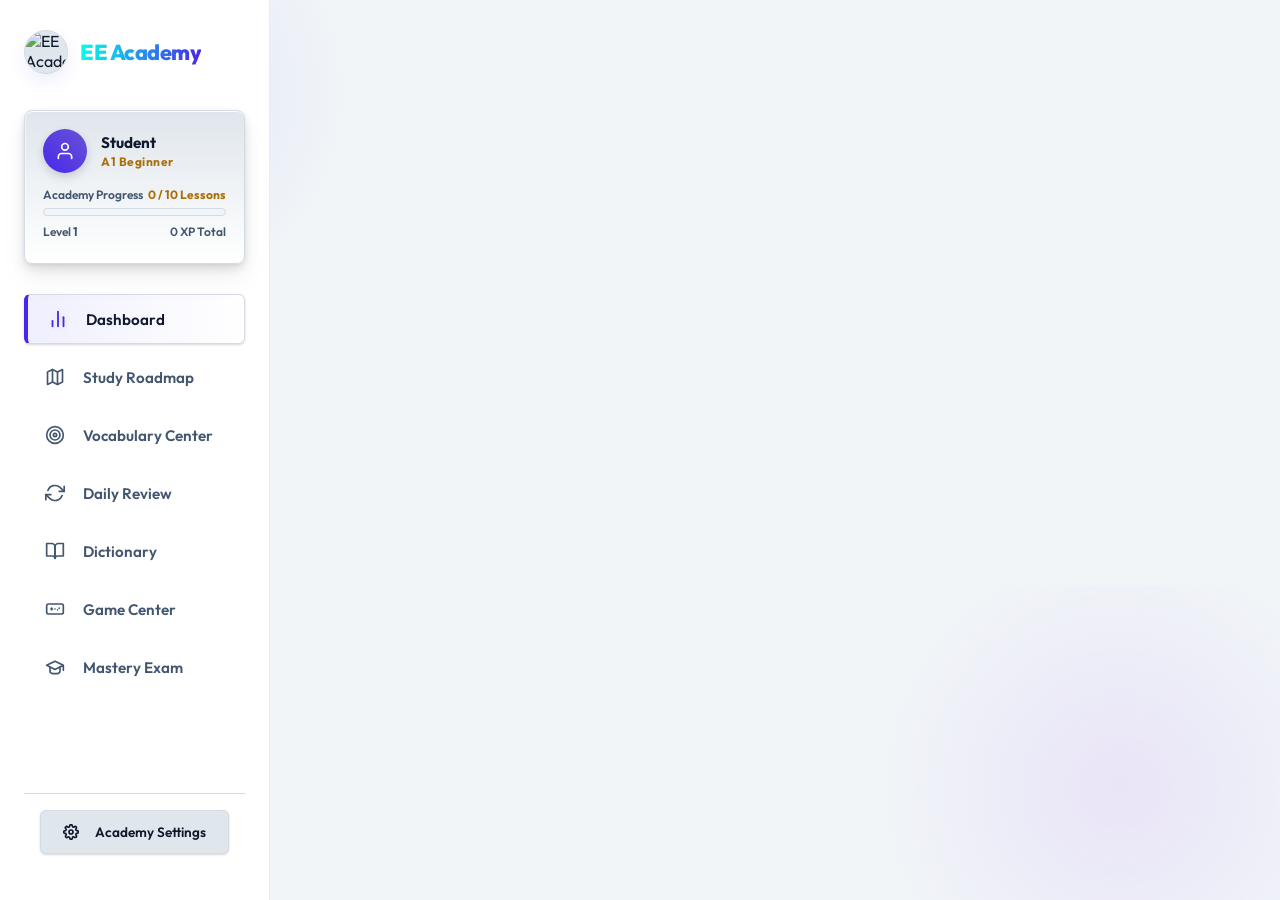
==== index.html @ 7e2190ed "feat: add Game Center with 5 professional interactive games" ====
<!DOCTYPE html>
<html lang="en" data-theme="light">
<head>
  <meta charset="UTF-8">
  <meta name="viewport" content="width=device-width, initial-scale=1.0">
  <title>Egyptian English Academy - Learn A1 English in Egyptian Arabic</title>
  
  <!-- SEO Meta Tags -->
  <meta name="description" content="Master A1 English with Egyptian Arabic explanations! Interactive exercises for listening, speaking, reading, writing, flashcards, and quizzes. Start learning now!">
  <meta name="keywords" content="Learn English, A1 English, Egyptian Arabic, English Grammar, English Speaking Practice, English Flashcards, Static Web App">
  <meta name="author" content="Egyptian English Academy">
  <link rel="icon" type="image/png" href="icon/logo.png">
  <link rel="preload" href="icon/welcome_hero.webp" as="image" type="image/webp" fetchpriority="high">
  
  <!-- Fonts Preconnect -->
  <link rel="preconnect" href="https://fonts.googleapis.com">
  <link rel="preconnect" href="https://fonts.gstatic.com" crossorigin>
  <link href="https://fonts.googleapis.com/css2?family=Inter:wght@300;400;500;600;700&family=Outfit:wght@300;400;500;600;700;800;900&family=Tajawal:wght@400;500;700;900&display=swap" rel="stylesheet" media="print" onload="this.media='all'">
  
  <!-- Stylesheets -->
  <link rel="stylesheet" href="css/styles.css">
</head>
<body>

  <!-- App Wrapper -->
  <div class="app-container">

    <!-- Mobile Responsive Header -->
    <header class="mobile-header">
      <button class="menu-toggle-btn" id="mobile-menu-toggle" aria-label="Toggle menu">☰</button>
      <div class="brand brand-mobile-adjust">
        <img class="brand-logo-img" src="icon/logo.png" alt="EE Academy Logo">
        <h1 class="brand-name">EE Academy</h1>
      </div>
      <div class="header-spacer"></div> <!-- Spacer to center title -->
    </header>

    <!-- Sidebar Navigation -->
    <nav class="sidebar" aria-label="Main Navigation">
      <div class="brand">
        <img class="brand-logo-img" src="icon/logo.png" alt="EE Academy Logo">
        <h1 class="brand-name">EE Academy</h1>
      </div>

      <!-- User Progress HUD -->
      <div class="user-profile">
        <div class="user-info">
          <div class="user-avatar" id="user-hud-avatar">
            <svg width="20" height="20" viewBox="0 0 24 24" fill="none" stroke="currentColor" stroke-width="2" stroke-linecap="round" stroke-linejoin="round"><path d="M20 21v-2a4 4 0 0 0-4-4H8a4 4 0 0 0-4 4v2"></path><circle cx="12" cy="7" r="4"></circle></svg>
          </div>
          <div class="user-name-wrapper">
            <div class="user-title" id="user-hud-name">Student</div>
            <div class="user-level" id="user-hud-rank">A1 Beginner</div>
          </div>
        </div>
        <div class="xp-progress">
          <div class="xp-header">
            <span>Academy Progress</span>
            <span id="user-hud-xp-text" class="xp-text-highlight">0 / 10 Lessons</span>
          </div>
          <div class="xp-bar">
            <div class="xp-fill" id="user-hud-xp-fill"></div>
          </div>
          <div class="xp-header" style="margin-top: 8px; font-size: 0.75rem; color: var(--text-muted);">
            <span>Level <strong id="user-hud-level-num">1</strong></span>
            <span id="user-hud-total-xp">0 XP Total</span>
          </div>
        </div>
      </div>

      <!-- Navigation Links -->
      <ul class="nav-links">
        <li class="nav-item">
          <a href="#dashboard" class="nav-link active">
            <span class="nav-icon">
              <svg class="nav-svg-icon" viewBox="0 0 24 24" fill="none" stroke="currentColor" stroke-width="2" stroke-linecap="round" stroke-linejoin="round"><line x1="18" y1="20" x2="18" y2="10"></line><line x1="12" y1="20" x2="12" y2="4"></line><line x1="6" y1="20" x2="6" y2="14"></line></svg>
            </span>
            <span>Dashboard</span>
          </a>
        </li>
        <li class="nav-item">
          <a href="#roadmap" class="nav-link">
            <span class="nav-icon">
              <svg class="nav-svg-icon" viewBox="0 0 24 24" fill="none" stroke="currentColor" stroke-width="2" stroke-linecap="round" stroke-linejoin="round"><polygon points="3 6 9 3 15 6 21 3 21 18 15 21 9 18 3 21"></polygon><line x1="9" y1="3" x2="9" y2="18"></line><line x1="15" y1="6" x2="15" y2="21"></line></svg>
            </span>
            <span>Study Roadmap</span>
          </a>
        </li>
        <li class="nav-item">
          <a href="#vocab-center" class="nav-link">
            <span class="nav-icon">
              <svg class="nav-svg-icon" viewBox="0 0 24 24" fill="none" stroke="currentColor" stroke-width="2" stroke-linecap="round" stroke-linejoin="round"><circle cx="12" cy="12" r="10"></circle><circle cx="12" cy="12" r="6"></circle><circle cx="12" cy="12" r="2"></circle></svg>
            </span>
            <span>Vocabulary Center</span>
          </a>
        </li>
        <li class="nav-item">
          <a href="#review-center" class="nav-link">
            <span class="nav-icon">
              <svg class="nav-svg-icon" viewBox="0 0 24 24" fill="none" stroke="currentColor" stroke-width="2" stroke-linecap="round" stroke-linejoin="round"><polyline points="23 4 23 10 17 10"></polyline><polyline points="1 20 1 14 7 14"></polyline><path d="M3.51 9a9 9 0 0 1 14.85-3.36L23 10M1 14l4.64 4.36A9 9 0 0 0 20.49 15"></path></svg>
            </span>
            <span>Daily Review</span>
          </a>
        </li>
        <li class="nav-item">
          <a href="#dictionary" class="nav-link">
            <span class="nav-icon">
              <svg class="nav-svg-icon" viewBox="0 0 24 24" fill="none" stroke="currentColor" stroke-width="2" stroke-linecap="round" stroke-linejoin="round"><path d="M2 3h6a4 4 0 0 1 4 4v14a3 3 0 0 0-3-3H2z"></path><path d="M22 3h-6a4 4 0 0 0-4 4v14a3 3 0 0 1 3-3h7z"></path></svg>
            </span>
            <span>Dictionary</span>
          </a>
        </li>
        <li class="nav-item">
          <a href="#game-center" class="nav-link" id="nav-game-center">
            <span class="nav-icon">
              <svg class="nav-svg-icon" viewBox="0 0 24 24" fill="none" stroke="currentColor" stroke-width="2" stroke-linecap="round" stroke-linejoin="round"><rect x="2" y="6" width="20" height="12" rx="2"></rect><path d="M12 12h.01"></path><path d="M7 12h2m-1-1v2"></path><path d="M17 11h.01"></path><path d="M15 13h.01"></path></svg>
            </span>
            <span>Game Center</span>
          </a>
        </li>
        <li class="nav-item">
          <a href="#final-test" class="nav-link">
            <span class="nav-icon">
              <svg class="nav-svg-icon" viewBox="0 0 24 24" fill="none" stroke="currentColor" stroke-width="2" stroke-linecap="round" stroke-linejoin="round"><path d="M22 10v6M2 10l10-5 10 5-10 5z"></path><path d="M6 12v5c0 2 2 3 6 3s6-1 6-3v-5"></path></svg>
            </span>
            <span>Mastery Exam</span>
          </a>
        </li>
      </ul>

      <!-- Professional Settings Trigger Button -->
      <div class="sidebar-settings-trigger-wrapper" style="padding: 16px; border-top: 1px solid var(--border-color); width: 100%;">
        <button id="open-settings-btn" class="theme-toggle-btn sidebar-btn-full settings-trigger-btn" style="display: flex; align-items: center; justify-content: center; gap: 8px; width: 100%;">
          <svg class="sidebar-btn-icon" width="16" height="16" viewBox="0 0 24 24" fill="none" stroke="currentColor" stroke-width="2.5" stroke-linecap="round" stroke-linejoin="round"><circle cx="12" cy="12" r="3"></circle><path d="M19.4 15a1.65 1.65 0 0 0 .33 1.82l.06.06a2 2 0 1 1-2.83 2.83l-.06-.06a1.65 1.65 0 0 0-1.82-.33 1.65 1.65 0 0 0-1 1.51V21a2 2 0 0 1-4 0v-.09A1.65 1.65 0 0 0 9 19.4a1.65 1.65 0 0 0-1.82.33l-.06.06a2 2 0 1 1-2.83-2.83l.06-.06a1.65 1.65 0 0 0 .33-1.82 1.65 1.65 0 0 0-1.51-1H3a2 2 0 0 1 0-4h.09A1.65 1.65 0 0 0 4.6 9a1.65 1.65 0 0 0-.33-1.82l-.06-.06a2 2 0 1 1 2.83-2.83l.06.06a1.65 1.65 0 0 0 1.82.33H9a1.65 1.65 0 0 0 1-1.51V3a2 2 0 0 1 4 0v.09a1.65 1.65 0 0 0 1 1.51 1.65 1.65 0 0 0 1.82-.33l.06-.06a2 2 0 1 1 2.83 2.83l-.06.06a1.65 1.65 0 0 0-.33 1.82V9a1.65 1.65 0 0 0 1.51 1H21a2 2 0 0 1 0 4h-.09a1.65 1.65 0 0 0-1.51 1z"></path></svg>
          <span>Academy Settings</span>
        </button>
      </div>
    </nav>

    <!-- Main Content Panels Window -->
    <main class="main-content" id="main-content-panels" aria-label="Main Content Area">
      
      <!-- 1. Dashboard Page Panel -->
      <section id="dashboard-section" class="content-section active" aria-labelledby="dashboard-header"></section>
      
      <!-- 2. Study Roadmap Page Panel -->
      <section id="roadmap-section" class="content-section" aria-labelledby="roadmap-header"></section>

      <!-- 3. Lesson Detail Viewer Page Panel -->
      <section id="lesson-viewer-section" class="content-section" aria-labelledby="lesson-header"></section>

      <!-- 4. Vocabulary Center Page Panel -->
      <section id="vocab-center-section" class="content-section" aria-labelledby="vocab-center-header"></section>

      <!-- 5. Final Exam and Graduation Certificate Panel -->
      <section id="final-test-section" class="content-section" aria-labelledby="exam-header"></section>

      <!-- 6. Searchable Vocabulary Dictionary Panel -->
      <section id="dictionary-section" class="content-section" aria-labelledby="dictionary-header"></section>

      <!-- 7. Smart Daily Review Panel -->
      <section id="review-center-section" class="content-section" aria-labelledby="review-center-header"></section>

      <!-- 8. Game Center Panel -->
      <section id="game-center-section" class="content-section" aria-labelledby="game-center-header"></section>

    </main>

  </div>

  <!-- Professional Settings Modal Overlay -->
  <div id="settings-modal" class="modal-overlay" style="display: none; position: fixed; z-index: 10000; left: 0; top: 0; width: 100%; height: 100%; overflow: auto; background-color: rgba(0,0,0,0.6); align-items: center; justify-content: center; backdrop-filter: blur(4px);">
    <div class="modal-content settings-modal-content" style="background: var(--bg-secondary); border: 1px solid var(--border-color); box-shadow: 0 20px 40px rgba(0,0,0,0.5); border-radius: 12px; width: 90%; max-width: 500px; padding: 24px; color: var(--text-main); position: relative; margin: 10% auto;">
      <div class="modal-header" style="display: flex; justify-content: space-between; align-items: center; border-bottom: 1px solid var(--border-color); padding-bottom: 12px; margin-bottom: 20px;">
        <h2 class="modal-title-adjust" style="margin: 0; font-size: 1.4rem; font-family: 'Outfit', sans-serif;">Academy Settings</h2>
        <button id="close-settings-btn" class="close-modal-btn" style="background: none; border: none; font-size: 1.8rem; cursor: pointer; color: var(--text-muted);">&times;</button>
      </div>
      <div class="modal-body settings-modal-body" style="display: flex; flex-direction: column; gap: 20px;">
        
        <!-- Section 1: Active Level Selector -->
        <div class="settings-option-card" style="display: flex; flex-direction: column; gap: 8px;">
          <label class="settings-label" style="font-weight: 600; font-size: 0.95rem;">Active Learning Level</label>
          <div class="settings-control-wrapper">
            <select id="settings-level-select" class="filter-select settings-select-full" style="width: 100%; padding: 10px; border-radius: 6px; background: var(--bg-tertiary); color: var(--text-main); border: 1px solid var(--border-color);">
              <option value="A1">Level A1: Beginner (1000 Words)</option>
              <option value="A2">Level A2: Pre-Intermediate (1200 Words)</option>
              <option value="B1">Level B1: Intermediate (2000 Words)</option>
            </select>
          </div>
        </div>

        <!-- Section 2: Speech Speed -->
        <div class="settings-option-card" style="display: flex; flex-direction: column; gap: 8px;">
          <div class="speech-rate-control-header" style="display: flex; justify-content: space-between; align-items: center;">
            <label class="settings-label" style="font-weight: 600; font-size: 0.95rem;">Voice Pronunciation Speed</label>
            <span id="settings-speech-rate-val" class="xp-text-highlight" style="font-weight: 700; color: var(--primary);">0.85x</span>
          </div>
          <input type="range" id="settings-speech-rate-slider" min="0.5" max="1.5" step="0.05" value="0.85" class="speech-rate-slider-input settings-slider-full" style="width: 100%;">
        </div>

        <!-- Section 3: Toggles (SFX & Theme) -->
        <div class="settings-option-card-row" style="display: flex; gap: 12px;">
          <button id="settings-sfx-toggle" class="theme-toggle-btn settings-btn-half" style="flex: 1; display: flex; align-items: center; justify-content: center; gap: 8px; padding: 10px; border-radius: 6px; background: var(--bg-tertiary); border: 1px solid var(--border-color); color: var(--text-main); cursor: pointer;">
            SFX: On
          </button>
          <button id="settings-theme-toggle" class="theme-toggle-btn settings-btn-half" style="flex: 1; display: flex; align-items: center; justify-content: center; gap: 8px; padding: 10px; border-radius: 6px; background: var(--bg-tertiary); border: 1px solid var(--border-color); color: var(--text-main); cursor: pointer;">
            Light Mode
          </button>
        </div>

        <!-- Section 4: Data Import/Export Backup -->
        <div class="settings-option-card" style="display: flex; flex-direction: column; gap: 8px; border-top: 1px solid var(--border-color); padding-top: 16px;">
          <label class="settings-label" style="font-weight: 600; font-size: 0.95rem;">Backup & Restore Progress</label>
          <p class="settings-sublabel" style="font-size: 0.8rem; color: var(--text-muted); margin: 0 0 8px 0;">Export your XP and completed lessons to a local backup file, or restore it on another device.</p>
          <div class="settings-backup-buttons" style="display: flex; gap: 12px;">
            <button id="settings-export-btn" class="btn btn-secondary settings-backup-btn" style="flex: 1; display: flex; align-items: center; justify-content: center; gap: 6px; font-size: 0.85rem; padding: 8px;">
              <svg width="14" height="14" viewBox="0 0 24 24" fill="none" stroke="currentColor" stroke-width="2" stroke-linecap="round" stroke-linejoin="round"><path d="M21 15v4a2 2 0 0 1-2 2H5a2 2 0 0 1-2-2v-4"></path><polyline points="17 8 12 3 7 8"></polyline><line x1="12" y1="3" x2="12" y2="15"></line></svg>
              <span>Export</span>
            </button>
            <button id="settings-import-btn" class="btn btn-secondary settings-backup-btn" style="flex: 1; display: flex; align-items: center; justify-content: center; gap: 6px; font-size: 0.85rem; padding: 8px;">
              <svg width="14" height="14" viewBox="0 0 24 24" fill="none" stroke="currentColor" stroke-width="2" stroke-linecap="round" stroke-linejoin="round"><path d="M21 15v4a2 2 0 0 1-2 2H5a2 2 0 0 1-2-2v-4"></path><polyline points="7 10 12 15 17 10"></polyline><line x1="12" y1="15" x2="12" y2="3"></line></svg>
              <span>Import</span>
            </button>
            <input type="file" id="settings-import-file" style="display: none;" accept=".json">
          </div>
        </div>

        <!-- Section 5: Reset Progress -->
        <div class="settings-danger-card" style="display: flex; flex-direction: column; gap: 8px; border-top: 1px solid var(--border-color); padding-top: 16px; margin-top: 8px;">
          <label class="settings-label text-error" style="font-weight: 600; font-size: 0.95rem; color: var(--error);">Danger Zone</label>
          <p class="settings-sublabel" style="font-size: 0.8rem; color: var(--text-muted); margin: 0 0 8px 0;">Resetting progress will permanently erase all completed lessons, vocab recitation, and XP points. This cannot be undone.</p>
          <button id="settings-reset-btn" class="theme-toggle-btn sidebar-btn-danger settings-btn-reset-adjust" style="width: 100%; display: flex; align-items: center; justify-content: center; gap: 8px; padding: 10px; border-radius: 6px; border: 1px solid var(--error); background: rgba(239, 68, 68, 0.1); color: var(--error); cursor: pointer; font-weight: 600;">
            <svg width="14" height="14" viewBox="0 0 24 24" fill="none" stroke="currentColor" stroke-width="2" stroke-linecap="round" stroke-linejoin="round"><polyline points="3 6 5 6 21 6"></polyline><path d="M19 6v14a2 2 0 0 1-2 2H7a2 2 0 0 1-2-2V6m3 0V4a2 2 0 0 1 2-2h4a2 2 0 0 1 2 2v2"></path><line x1="10" y1="11" x2="10" y2="17"></line><line x1="14" y1="11" x2="14" y2="17"></line></svg>
            <span>Reset Progress Data</span>
          </button>
        </div>

      </div>
    </div>
  </div>

  <!-- Core JavaScript Injection -->
  <script type="module" src="js/app.js"></script>
</body>
</html>
---- css/styles.css ----
/* ==========================================================================
   Egyptian English Academy - Premium Design System & Global Styles
   ========================================================================== */



:root {
  /* Color Palette - Premium HSL Dark Theme (Deep Indigo Slate, high contrast, soft on eyes) */
  --bg-primary: hsl(220, 24%, 7%);      /* Elegant dark blue-black base */
  --bg-secondary: hsl(220, 24%, 11%);    /* Rich dark slate for cards */
  --bg-tertiary: hsl(220, 18%, 16%);     /* Lighter slate for inner details & inputs */
  --border-color: hsla(220, 20%, 95%, 0.06); /* Soft semi-transparent white border */
  --border-glow: rgba(99, 102, 241, 0.05);
  
  --primary: hsl(250, 84%, 54%);         /* Indigo, main accent color */
  --primary-hover: hsl(250, 90%, 62%);
  --primary-glow: rgba(99, 102, 241, 0.15);
  
  --secondary: hsl(250, 60%, 65%);       /* Cohesive soft blue, matches primary */
  --secondary-hover: hsl(250, 70%, 72%);
  --secondary-glow: rgba(99, 102, 241, 0.1);
  
  --accent: hsl(38, 92%, 58%);          /* Amber/Gold for XP & points only */
  --accent-glow: rgba(245, 158, 11, 0.18);
  
  --success: hsl(150, 76%, 50%);         /* Emerald green for correct items */
  --success-glow: rgba(16, 185, 129, 0.15);
  --error: hsl(350, 89%, 60%);           /* Rose red for errors */
  --error-glow: rgba(244, 63, 94, 0.15);
  
  --text-main: hsl(210, 40%, 98%);       /* Clear, readable off-white */
  --text-muted: hsl(215, 20%, 74%);      /* Highly readable slate gray */
  --text-dark: hsl(222, 47%, 12%);
  
  /* Layout & Spacing */
  --sidebar-width: 270px;
  --header-height: 70px;
  --radius-sm: 6px;
  --radius-md: 8px;
  --radius-lg: 12px;
  
  --shadow-sm: 0 1px 3px rgba(0, 0, 0, 0.1), 0 1px 2px rgba(0, 0, 0, 0.06);
  --shadow-md: 0 4px 6px -1px rgba(0, 0, 0, 0.1), 0 2px 4px -1px rgba(0, 0, 0, 0.06);
  --shadow-lg: 0 10px 15px -3px rgba(0, 0, 0, 0.1), 0 4px 6px -2px rgba(0, 0, 0, 0.05);
  
  --glass-bg: rgba(15, 23, 42, 0.75);
  --glass-border: rgba(255, 255, 255, 0.05);
  --glass-blur: blur(20px);
  
  /* Fonts */
  --font-en: 'Outfit', 'Inter', sans-serif;
  --font-ar: 'Tajawal', sans-serif;

  /* ============================================================
     Premium Realistic 3D System - Dark Mode
     Multi-layer shadows + gradient surfaces for physical depth
     ============================================================ */

  /* Core depth colors */
  --shadow-solid-primary: hsl(250, 84%, 28%);
  --shadow-solid-secondary: hsl(220, 24%, 5%);
  --shadow-solid-accent: hsl(38, 92%, 30%);
  --shadow-solid-danger: hsl(350, 89%, 32%);
  --shadow-solid-success: hsl(150, 76%, 24%);
  --shadow-solid-card: hsl(220, 24%, 3%);

  /* Light edge highlight (top edge of raised surface) */
  --border-highlight: rgba(255, 255, 255, 0.09);
  --border-highlight-strong: rgba(255, 255, 255, 0.15);

  /* Surface gradient simulating top-light illumination */
  --surface-gradient: linear-gradient(
    180deg,
    rgba(255,255,255,0.04) 0%,
    rgba(255,255,255,0.01) 40%,
    rgba(0,0,0,0.05) 100%
  );

  /* Realistic card 3D: ambient shadow + cast shadow + contact shadow */
  --card-shadow-3d:
    /* Top edge bright highlight (simulates overhead light) */
    inset 0 1px 0 rgba(255,255,255,0.08),
    /* Left edge subtle highlight */
    inset 1px 0 0 rgba(255,255,255,0.03),
    /* Core depth - main drop shadow */
    0 2px 4px rgba(0,0,0,0.4),
    0 6px 12px rgba(0,0,0,0.35),
    0 12px 24px rgba(0,0,0,0.25),
    /* Contact shadow at the base */
    0 20px 40px rgba(0,0,0,0.15);

  /* Hover elevated state */
  --card-shadow-3d-hover:
    inset 0 1px 0 rgba(255,255,255,0.12),
    inset 1px 0 0 rgba(255,255,255,0.05),
    0 4px 8px rgba(0,0,0,0.45),
    0 12px 24px rgba(0,0,0,0.40),
    0 24px 48px rgba(0,0,0,0.30),
    0 32px 64px rgba(0,0,0,0.20);

  /* Pressed/Active state - sunken inset */
  --card-shadow-3d-active:
    inset 0 2px 6px rgba(0,0,0,0.6),
    inset 0 1px 3px rgba(0,0,0,0.4),
    0 1px 2px rgba(0,0,0,0.3);

  /* Realistic inset - for inputs, wells, recessed elements */
  --inset-shadow-3d:
    /* Dark top/left edges (light comes from top-left) */
    inset 0 2px 4px rgba(0,0,0,0.5),
    inset 2px 0 4px rgba(0,0,0,0.2),
    /* Bright bottom/right edges (reflected light) */
    inset 0 -1px 0 rgba(255,255,255,0.03),
    /* Soft ambient fill */
    inset 0 1px 8px rgba(0,0,0,0.35);

  /* Button 3D shadows per variant */
  --btn-shadow-primary:
    inset 0 1px 0 rgba(255,255,255,0.20),
    inset 0 -1px 0 rgba(0,0,0,0.25),
    0 2px 4px rgba(0,0,0,0.4),
    0 4px 8px rgba(99,102,241,0.25),
    -1px 3px 0 hsl(250,84%,28%);

  --btn-shadow-primary-hover:
    inset 0 1px 0 rgba(255,255,255,0.25),
    inset 0 -1px 0 rgba(0,0,0,0.3),
    0 4px 8px rgba(0,0,0,0.45),
    0 8px 16px rgba(99,102,241,0.30),
    -1px 4px 0 hsl(250,84%,28%);

  --btn-shadow-primary-active:
    inset 0 2px 4px rgba(0,0,0,0.5),
    inset 0 1px 0 rgba(0,0,0,0.3),
    0 1px 0 hsl(250,84%,28%);

  --btn-shadow-secondary:
    inset 0 1px 0 rgba(255,255,255,0.07),
    inset 0 -1px 0 rgba(0,0,0,0.2),
    0 2px 4px rgba(0,0,0,0.35),
    0 4px 8px rgba(0,0,0,0.2),
    -1px 3px 0 hsl(220,24%,5%);

  --btn-shadow-secondary-hover:
    inset 0 1px 0 rgba(255,255,255,0.10),
    0 4px 8px rgba(0,0,0,0.40),
    -1px 4px 0 hsl(220,24%,5%);

  --btn-shadow-accent:
    inset 0 1px 0 rgba(255,255,255,0.30),
    inset 0 -1px 0 rgba(0,0,0,0.25),
    0 2px 4px rgba(0,0,0,0.35),
    0 4px 8px rgba(245,158,11,0.30),
    -1px 3px 0 hsl(38,92%,30%);
}

/* Light Mode Overrides (Crisp Premium Light Mode, strict high contrast) */
[data-theme="light"] {
  --bg-primary: hsl(210, 33%, 96%);      /* Clean gray-slate base */
  --bg-secondary: hsl(0, 0%, 100%);        /* Pure white for card contrast */
  --bg-tertiary: hsl(210, 25%, 90%);       /* Lighter slate for inner details */
  --border-color: hsl(210, 20%, 86%);      /* Highly visible borders for definition */
  --border-glow: rgba(59, 63, 204, 0.04);
  
  --primary: hsl(250, 84%, 54%);           /* Deep Indigo, excellent readability (contrast > 7:1) */
  --primary-hover: hsl(250, 90%, 46%);
  --primary-glow: rgba(99, 102, 241, 0.1);
  
  --secondary: hsl(250, 60%, 58%);         /* Secondary blue, unified look */
  --secondary-hover: hsl(250, 70%, 50%);
  --secondary-glow: rgba(99, 102, 241, 0.06);
  
  --accent: hsl(38, 90%, 35%);             /* Deep Golden Amber for contrast */
  --accent-glow: rgba(180, 83, 9, 0.15);
  
  --success: hsl(152, 76%, 30%);           /* Deep Emerald */
  --success-glow: rgba(4, 120, 87, 0.15);
  --error: hsl(350, 76%, 42%);             /* Deep Red */
  --error-glow: rgba(185, 28, 28, 0.15);
  
  --text-main: hsl(222, 47%, 12%);         /* Dark charcoal navy for superb readability */
  --text-muted: hsl(215, 25%, 35%);        /* Strong charcoal gray for secondary text */
  
  --glass-bg: rgba(255, 255, 255, 0.85);
  --glass-border: rgba(15, 23, 42, 0.08);

  /* ============================================================
     Premium Realistic 3D System - Light Mode
     ============================================================ */
  --shadow-solid-primary: hsl(250, 84%, 35%);
  --shadow-solid-secondary: hsl(210, 20%, 72%);
  --shadow-solid-accent: hsl(38, 90%, 22%);
  --shadow-solid-danger: hsl(350, 76%, 28%);
  --shadow-solid-success: hsl(152, 76%, 18%);
  --shadow-solid-card: hsl(210, 20%, 78%);

  --border-highlight: rgba(255, 255, 255, 0.95);
  --border-highlight-strong: rgba(255, 255, 255, 1);

  --surface-gradient: linear-gradient(
    180deg,
    rgba(255,255,255,0.85) 0%,
    rgba(255,255,255,0.50) 40%,
    rgba(0,0,0,0.02) 100%
  );

  --card-shadow-3d:
    inset 0 1px 0 rgba(255,255,255,0.95),
    inset 1px 0 0 rgba(255,255,255,0.60),
    0 1px 3px rgba(0,0,0,0.06),
    0 4px 8px rgba(0,0,0,0.08),
    0 8px 16px rgba(0,0,0,0.06),
    0 16px 32px rgba(0,0,0,0.04);

  --card-shadow-3d-hover:
    inset 0 1px 0 rgba(255,255,255,1),
    inset 1px 0 0 rgba(255,255,255,0.80),
    0 2px 6px rgba(0,0,0,0.08),
    0 8px 16px rgba(0,0,0,0.12),
    0 16px 32px rgba(0,0,0,0.08),
    0 24px 48px rgba(0,0,0,0.05);

  --card-shadow-3d-active:
    inset 0 2px 4px rgba(0,0,0,0.12),
    inset 0 1px 2px rgba(0,0,0,0.08),
    0 1px 2px rgba(0,0,0,0.05);

  --inset-shadow-3d:
    inset 0 2px 4px rgba(0,0,0,0.10),
    inset 2px 0 4px rgba(0,0,0,0.04),
    inset 0 -1px 0 rgba(255,255,255,0.80),
    inset 0 1px 6px rgba(0,0,0,0.08);

  --btn-shadow-primary:
    inset 0 1px 0 rgba(255,255,255,0.30),
    inset 0 -1px 0 rgba(0,0,0,0.20),
    0 2px 4px rgba(0,0,0,0.15),
    0 4px 8px rgba(99,102,241,0.20),
    -1px 3px 0 hsl(250,84%,35%);

  --btn-shadow-primary-hover:
    inset 0 1px 0 rgba(255,255,255,0.40),
    inset 0 -1px 0 rgba(0,0,0,0.25),
    0 4px 8px rgba(0,0,0,0.20),
    0 8px 16px rgba(99,102,241,0.25),
    -1px 4px 0 hsl(250,84%,35%);

  --btn-shadow-primary-active:
    inset 0 2px 4px rgba(0,0,0,0.20),
    inset 0 1px 0 rgba(0,0,0,0.15),
    0 1px 0 hsl(250,84%,35%);

  --btn-shadow-secondary:
    inset 0 1px 0 rgba(255,255,255,0.90),
    inset 0 -1px 0 rgba(0,0,0,0.10),
    0 2px 4px rgba(0,0,0,0.10),
    0 4px 8px rgba(0,0,0,0.06),
    -1px 3px 0 hsl(210,20%,72%);

  --btn-shadow-secondary-hover:
    inset 0 1px 0 rgba(255,255,255,1),
    0 4px 8px rgba(0,0,0,0.12),
    -1px 4px 0 hsl(210,20%,72%);

  --btn-shadow-accent:
    inset 0 1px 0 rgba(255,255,255,0.40),
    inset 0 -1px 0 rgba(0,0,0,0.20),
    0 2px 4px rgba(0,0,0,0.12),
    0 4px 8px rgba(245,158,11,0.25),
    -1px 3px 0 hsl(38,90%,22%);
}

/* Base Resets */
* {
  box-sizing: border-box;
  margin: 0;
  padding: 0;
  transition: background-color 0.25s ease, border-color 0.25s ease, transform 0.2s ease, box-shadow 0.2s ease;
}

body {
  font-family: var(--font-en);
  background-color: var(--bg-primary);
  color: var(--text-main);
  min-height: 100vh;
  overflow-x: hidden;
  display: flex;
  direction: ltr; /* UI is strictly English Left-To-Right */
  text-align: left;
}

/* Ambient background glows for premium look */
body::before {
  content: '';
  position: fixed;
  top: -10%;
  left: -10%;
  width: 40%;
  height: 40%;
  background: radial-gradient(circle, rgba(99, 102, 241, 0.12) 0%, transparent 70%);
  z-index: -1;
  pointer-events: none;
}

body::after {
  content: '';
  position: fixed;
  bottom: -10%;
  right: -10%;
  width: 45%;
  height: 45%;
  background: radial-gradient(circle, rgba(168, 85, 247, 0.1) 0%, transparent 70%);
  z-index: -1;
  pointer-events: none;
}

a {
  color: inherit;
  text-decoration: none;
}

button, input, select {
  font-family: inherit;
  outline: none;
}

button {
  cursor: pointer;
  border: none;
  background: none;
}

/* Custom Scrollbar */
::-webkit-scrollbar {
  width: 8px;
  height: 8px;
}
::-webkit-scrollbar-track {
  background: var(--bg-primary);
}
::-webkit-scrollbar-thumb {
  background: var(--border-color);
  border-radius: var(--radius-sm);
}
::-webkit-scrollbar-thumb:hover {
  background: var(--text-muted);
}

/* Arabic Text Isolation helper to prevent LTR-RTL mixing issues */
.ar-text {
  font-family: var(--font-ar);
  direction: rtl; /* Localized Arabic is isolated inside RTL context */
  text-align: right;
  line-height: 1.8;
  font-size: 1.05rem;
}

/* Arabic presentation card layout */
.tutor-arabic-card {
  background: linear-gradient(180deg, var(--bg-secondary) 0%, var(--bg-tertiary) 100%);
  border: 1px solid var(--border-color);
  border-left: 5px solid var(--primary);
  border-radius: var(--radius-md);
  padding: 16px 20px;
  margin: 12px 0;
  display: flex;
  flex-direction: column;
  gap: 8px;
  box-shadow: var(--card-shadow-3d);
}

/* App Container Layout */
.app-container {
  display: flex;
  width: 100%;
  min-height: 100vh;
  position: relative;
}

/* Sidebar Styling - Premium Frosted Glass look */
.sidebar {
  width: var(--sidebar-width);
  background-color: var(--bg-secondary);
  backdrop-filter: var(--glass-blur);
  -webkit-backdrop-filter: var(--glass-blur);
  border-right: 1px solid var(--glass-border);
  padding: 30px 24px;
  display: flex;
  flex-direction: column;
  height: 100vh;
  position: fixed;
  left: 0;
  top: 0;
  z-index: 100;
  overflow-y: auto;
}

.brand {
  display: flex;
  align-items: center;
  gap: 12px;
  margin-bottom: 36px;
}

.brand-icon {
  background: linear-gradient(135deg, var(--primary), var(--secondary));
  width: 44px;
  height: 44px;
  border-radius: var(--radius-sm);
  display: flex;
  align-items: center;
  justify-content: center;
  color: #fff;
  font-size: 22px;
  font-weight: 800;
  box-shadow: 0 8px 16px var(--primary-glow);
}

.brand-logo-img {
  width: 44px;
  height: 44px;
  border-radius: 50%;
  object-fit: contain;
  box-shadow: 0 8px 16px var(--primary-glow);
  background-color: var(--bg-tertiary);
  border: 1px solid var(--border-color);
}

/* Custom Final Test Logo Styles */
.cert-prompt-logo-container, .cert-intro-logo-container {
  margin-bottom: 20px;
  display: flex;
  justify-content: center;
}
.cert-prompt-logo, .cert-intro-logo {
  width: 72px;
  height: 72px;
  object-fit: contain;
  border-radius: 8px;
  box-shadow: 0 4px 12px rgba(0,0,0,0.15);
  border: 1px solid var(--border-color);
  background-color: var(--bg-tertiary);
}

.brand-name {
  font-size: 1.35rem;
  font-weight: 800;
  letter-spacing: -0.5px;
  background: linear-gradient(to right, #00ffeb, var(--primary));
  -webkit-background-clip: text;
  -webkit-text-fill-color: transparent;
}

.user-profile {
  background: linear-gradient(180deg, var(--bg-tertiary) 0%, var(--bg-secondary) 100%);
  border: 1px solid var(--border-color);
  border-radius: var(--radius-md);
  padding: 18px;
  margin-bottom: 30px;
  box-shadow: var(--card-shadow-3d);
  transition: transform 0.2s cubic-bezier(0.175, 0.885, 0.32, 1.275), box-shadow 0.2s ease;
}

.user-profile:hover {
  transform: translateY(-3px);
  box-shadow: var(--card-shadow-3d-hover);
}

.user-info {
  display: flex;
  align-items: center;
  gap: 14px;
  margin-bottom: 14px;
}

.user-avatar {
  width: 44px;
  height: 44px;
  border-radius: 50%;
  background: linear-gradient(45deg, var(--primary), var(--secondary));
  display: flex;
  align-items: center;
  justify-content: center;
  color: #fff;
  font-weight: 800;
  font-size: 20px;
  box-shadow: 0 4px 10px rgba(0,0,0,0.15);
}

.user-name-wrapper {
  overflow: hidden;
}

.user-title {
  font-size: 0.95rem;
  font-weight: 700;
  color: var(--text-main);
  white-space: nowrap;
  overflow: hidden;
  text-overflow: ellipsis;
}

.user-level {
  font-size: 0.75rem;
  color: var(--accent);
  font-weight: 700;
  letter-spacing: 0.5px;
  margin-top: 2px;
}

.xp-progress {
  width: 100%;
}

.xp-header {
  display: flex;
  justify-content: space-between;
  font-size: 0.75rem;
  font-weight: 600;
  margin-bottom: 6px;
  color: var(--text-muted);
}

.xp-bar {
  width: 100%;
  height: 8px;
  background: var(--bg-primary);
  border: 1px solid var(--border-color);
  border-radius: 4px;
  overflow: hidden;
}

.xp-fill {
  height: 100%;
  background: linear-gradient(to right, var(--primary), var(--secondary));
  width: 0%;
  border-radius: 4px;
  transition: width 0.8s cubic-bezier(0.4, 0, 0.2, 1);
}

.nav-links {
  list-style: none;
  display: flex;
  flex-direction: column;
  gap: 8px;
  margin-bottom: auto;
}

.nav-item {
  width: 100%;
}

.nav-link {
  display: flex;
  align-items: center;
  gap: 16px;
  padding: 14px 18px;
  border-radius: var(--radius-sm);
  color: var(--text-muted);
  font-weight: 600;
  font-size: 0.95rem;
  cursor: pointer;
  border: 1px solid transparent;
  transition: all 0.3s cubic-bezier(0.25, 0.8, 0.25, 1);
}

.nav-link:hover {
  color: var(--text-main);
  background-color: var(--bg-tertiary);
  border-color: var(--border-color);
  transform: translateX(4px);
}

.nav-link.active {
  color: var(--text-main);
  background: linear-gradient(to right, var(--primary-glow), transparent);
  border: 1px solid var(--border-color);
  border-left: 4px solid var(--primary);
  box-shadow: var(--shadow-sm);
}

.nav-icon {
  font-size: 1.25rem;
  width: 24px;
  display: flex;
  align-items: center;
  justify-content: center;
}

.nav-svg-icon {
  stroke: var(--text-muted);
  transition: stroke 0.25s ease, transform 0.2s ease;
  width: 20px;
  height: 20px;
  display: block;
}

.nav-link:hover .nav-svg-icon {
  stroke: var(--text-main);
  transform: scale(1.1);
}

.nav-link.active .nav-svg-icon {
  stroke: var(--primary);
  transform: scale(1.1);
  filter: drop-shadow(0 0 3px var(--primary-glow));
}

.theme-toggle-btn {
  display: flex;
  align-items: center;
  justify-content: center;
  gap: 10px;
  padding: 12px;
  border: 1px solid var(--border-color);
  background: var(--bg-tertiary);
  border-radius: var(--radius-sm);
  color: var(--text-muted);
  font-weight: 600;
  font-size: 0.85rem;
  cursor: pointer;
  margin-top: 14px;
  transition: all 0.25s ease;
}

.theme-toggle-btn:hover {
  color: var(--text-main);
  background-color: var(--bg-primary);
  border-color: var(--primary);
  box-shadow: 0 0 10px var(--primary-glow);
}

.brand-mobile-adjust {
  margin-bottom: 0;
}

.brand-svg-shadow {
  filter: drop-shadow(0 2px 4px rgba(0,0,0,0.25));
}

.header-spacer {
  width: 24px;
}

.xp-text-highlight {
  font-weight: 700;
  color: var(--accent);
}

.sidebar-footer-settings {
  margin-top: auto;
  border-top: 1px solid var(--border-color);
  padding-top: 16px;
  display: flex;
  flex-direction: column;
  gap: 8px;
}

.speech-rate-control {
  background: rgba(255,255,255,0.02);
  border: 1px solid var(--border-color);
  border-radius: var(--radius-sm);
  padding: 12px;
  display: flex;
  flex-direction: column;
  gap: 6px;
}

.speech-rate-control-header {
  display: flex;
  justify-content: space-between;
  font-size: 0.8rem;
  font-weight: 700;
  color: var(--text-muted);
}

.speech-rate-control-header span:last-child {
  color: var(--accent);
}

.speech-rate-slider-input {
  width: 100%;
  cursor: pointer;
  accent-color: var(--primary);
}

.sidebar-btn-full {
  width: 100%;
  margin-top: 0 !important;
}

.sidebar-btn-danger {
  width: 100%;
  border: 1px solid rgba(239, 71, 111, 0.2);
  color: var(--error);
  margin-top: 0 !important;
  display: flex;
  align-items: center;
  justify-content: center;
  gap: 8px;
}

.sidebar-btn-danger:hover {
  background-color: rgba(239, 71, 111, 0.05);
  border-color: var(--error);
  box-shadow: 0 0 10px rgba(239, 71, 111, 0.15);
}

/* Main Content Window */
.main-content {
  flex: 1;
  margin-left: var(--sidebar-width);
  padding: 48px;
  min-height: 100vh;
  display: flex;
  flex-direction: column;
  position: relative;
  max-width: 1200px;
  width: calc(100% - var(--sidebar-width));
}

.content-section {
  display: none;
  animation: fadeIn 0.45s cubic-bezier(0.16, 1, 0.3, 1);
}

.content-section.active {
  display: flex;
  flex-direction: column;
  gap: 28px;
}

@keyframes fadeIn {
  from { opacity: 0; transform: translateY(14px); }
  to { opacity: 1; transform: translateY(0); }
}

/* Global Section Header */
.section-header {
  margin-bottom: 8px;
}

.section-title {
  font-family: var(--font-en);
  font-size: 2.5rem;
  font-weight: 900;
  letter-spacing: -1.5px;
  background: linear-gradient(to right, #00ffeb, var(--primary));
  -webkit-background-clip: text;
  -webkit-text-fill-color: transparent;
}

.section-subtitle {
  font-size: 1.05rem;
  color: var(--text-muted);
  margin-top: 6px;
}

/* Buttons System */
.btn {
  display: inline-flex;
  align-items: center;
  justify-content: center;
  gap: 10px;
  padding: 11px 24px;
  border-radius: var(--radius-md);
  font-weight: 700;
  font-size: 0.95rem;
  position: relative;
  border: none;
  transition:
    transform 0.12s cubic-bezier(0.175, 0.885, 0.32, 1.275),
    box-shadow 0.12s ease;
}

.btn-primary {
  background: linear-gradient(
    180deg,
    hsl(250,84%,58%) 0%,
    hsl(250,84%,52%) 50%,
    hsl(250,84%,47%) 100%
  );
  color: #fff;
  box-shadow: var(--btn-shadow-primary);
}

.btn-primary:hover {
  background: linear-gradient(
    180deg,
    hsl(250,90%,65%) 0%,
    hsl(250,90%,58%) 50%,
    hsl(250,90%,53%) 100%
  );
  transform: translateY(-2px);
  box-shadow: var(--btn-shadow-primary-hover);
}

.btn-primary:active {
  transform: translateY(3px);
  box-shadow: var(--btn-shadow-primary-active);
}

.btn-secondary {
  background: linear-gradient(
    180deg,
    var(--bg-tertiary) 0%,
    var(--bg-secondary) 100%
  );
  color: var(--text-main);
  box-shadow: var(--btn-shadow-secondary);
}

.btn-secondary:hover {
  transform: translateY(-2px);
  box-shadow: var(--btn-shadow-secondary-hover);
}

.btn-secondary:active {
  transform: translateY(3px);
  box-shadow: var(--card-shadow-3d-active);
}

.btn-accent {
  background: linear-gradient(
    180deg,
    hsl(38,92%,62%) 0%,
    hsl(38,92%,56%) 50%,
    hsl(38,92%,50%) 100%
  );
  color: var(--text-dark);
  box-shadow: var(--btn-shadow-accent);
}

.btn-accent:hover {
  background: linear-gradient(
    180deg,
    hsl(38,92%,66%) 0%,
    hsl(38,92%,60%) 50%,
    hsl(38,92%,54%) 100%
  );
  transform: translateY(-2px);
  box-shadow:
    inset 0 1px 0 rgba(255,255,255,0.35),
    0 8px 16px rgba(245,158,11,0.35),
    -1px 4px 0 hsl(38,92%,30%);
}

.btn-accent:active {
  transform: translateY(3px);
  box-shadow: var(--card-shadow-3d-active);
}

.btn:disabled {
  opacity: 0.4;
  cursor: not-allowed;
  transform: none !important;
}

/* Badges */
.badge {
  display: inline-flex;
  padding: 6px 12px;
  border-radius: 6px;
  font-size: 0.75rem;
  font-weight: 800;
  text-transform: uppercase;
  letter-spacing: 0.5px;
}

.badge-primary { background-color: var(--primary-glow); color: var(--primary); border: 1px solid var(--border-color); }
.badge-success { background-color: var(--success-glow); color: var(--success); border: 1px solid var(--border-color); }
.badge-warning { background-color: var(--accent-glow); color: var(--accent); border: 1px solid var(--border-color); }

/* Mobile Navigation Hamburger */
.mobile-header {
  display: none;
  height: var(--header-height);
  background-color: var(--bg-secondary);
  backdrop-filter: var(--glass-blur);
  -webkit-backdrop-filter: var(--glass-blur);
  border-bottom: 1px solid var(--glass-border);
  padding: 0 24px;
  align-items: center;
  justify-content: space-between;
  position: fixed;
  top: 0;
  left: 0;
  right: 0;
  z-index: 110;
}

.menu-toggle-btn {
  font-size: 1.75rem;
  color: var(--text-main);
}

/* Responsive Media Queries */
@media (max-width: 1024px) {
  body {
    flex-direction: column;
  }
  .sidebar {
    transform: translateX(-100%);
    transition: transform 0.4s cubic-bezier(0.16, 1, 0.3, 1);
    top: var(--header-height);
    height: calc(100vh - var(--header-height));
    width: var(--sidebar-width);
  }
  .sidebar.open {
    transform: translateX(0);
  }
  .main-content {
    margin-left: 0;
    padding: 30px 20px;
    padding-top: calc(var(--header-height) + 30px);
    width: 100%;
  }
  .mobile-header {
    display: flex;
  }
}

/* Sidebar button icons spacing */
.sidebar-btn-icon {
  margin-right: 8px;
  vertical-align: middle;
}



/* ==========================================================================
   Tailwind-like Width Utility Classes (w-0 to w-100)
   ========================================================================== */
.w-0 { width: 0% !important; }
.w-1 { width: 1% !important; }
.w-2 { width: 2% !important; }
.w-3 { width: 3% !important; }
.w-4 { width: 4% !important; }
.w-5 { width: 5% !important; }
.w-6 { width: 6% !important; }
.w-7 { width: 7% !important; }
.w-8 { width: 8% !important; }
.w-9 { width: 9% !important; }
.w-10 { width: 10% !important; }
.w-11 { width: 11% !important; }
.w-12 { width: 12% !important; }
.w-13 { width: 13% !important; }
.w-14 { width: 14% !important; }
.w-15 { width: 15% !important; }
.w-16 { width: 16% !important; }
.w-17 { width: 17% !important; }
.w-18 { width: 18% !important; }
.w-19 { width: 19% !important; }
.w-20 { width: 20% !important; }
.w-21 { width: 21% !important; }
.w-22 { width: 22% !important; }
.w-23 { width: 23% !important; }
.w-24 { width: 24% !important; }
.w-25 { width: 25% !important; }
.w-26 { width: 26% !important; }
.w-27 { width: 27% !important; }
.w-28 { width: 28% !important; }
.w-29 { width: 29% !important; }
.w-30 { width: 30% !important; }
.w-31 { width: 31% !important; }
.w-32 { width: 32% !important; }
.w-33 { width: 33% !important; }
.w-34 { width: 34% !important; }
.w-35 { width: 35% !important; }
.w-36 { width: 36% !important; }
.w-37 { width: 37% !important; }
.w-38 { width: 38% !important; }
.w-39 { width: 39% !important; }
.w-40 { width: 40% !important; }
.w-41 { width: 41% !important; }
.w-42 { width: 42% !important; }
.w-43 { width: 43% !important; }
.w-44 { width: 44% !important; }
.w-45 { width: 45% !important; }
.w-46 { width: 46% !important; }
.w-47 { width: 47% !important; }
.w-48 { width: 48% !important; }
.w-49 { width: 49% !important; }
.w-50 { width: 50% !important; }
.w-51 { width: 51% !important; }
.w-52 { width: 52% !important; }
.w-53 { width: 53% !important; }
.w-54 { width: 54% !important; }
.w-55 { width: 55% !important; }
.w-56 { width: 56% !important; }
.w-57 { width: 57% !important; }
.w-58 { width: 58% !important; }
.w-59 { width: 59% !important; }
.w-60 { width: 60% !important; }
.w-61 { width: 61% !important; }
.w-62 { width: 62% !important; }
.w-63 { width: 63% !important; }
.w-64 { width: 64% !important; }
.w-65 { width: 65% !important; }
.w-66 { width: 66% !important; }
.w-67 { width: 67% !important; }
.w-68 { width: 68% !important; }
.w-69 { width: 69% !important; }
.w-70 { width: 70% !important; }
.w-71 { width: 71% !important; }
.w-72 { width: 72% !important; }
.w-73 { width: 73% !important; }
.w-74 { width: 74% !important; }
.w-75 { width: 75% !important; }
.w-76 { width: 76% !important; }
.w-77 { width: 77% !important; }
.w-78 { width: 78% !important; }
.w-79 { width: 79% !important; }
.w-80 { width: 80% !important; }
.w-81 { width: 81% !important; }
.w-82 { width: 82% !important; }
.w-83 { width: 83% !important; }
.w-84 { width: 84% !important; }
.w-85 { width: 85% !important; }
.w-86 { width: 86% !important; }
.w-87 { width: 87% !important; }
.w-88 { width: 88% !important; }
.w-89 { width: 89% !important; }
.w-90 { width: 90% !important; }
.w-91 { width: 91% !important; }
.w-92 { width: 92% !important; }
.w-93 { width: 93% !important; }
.w-94 { width: 94% !important; }
.w-95 { width: 95% !important; }
.w-96 { width: 96% !important; }
.w-97 { width: 97% !important; }
.w-98 { width: 98% !important; }
.w-99 { width: 99% !important; }
.w-100 { width: 100% !important; }

/* ==========================================================================
   Academy Settings Modal & Trigger Button Styling
   ========================================================================== */

/* Settings Trigger Button in Sidebar */
.settings-trigger-btn {
  background: var(--bg-tertiary) !important;
  border: 1px solid var(--border-color) !important;
  color: var(--text-main) !important;
  font-family: var(--font-en);
  font-weight: 600;
  transition: all 0.2s cubic-bezier(0.4, 0, 0.2, 1);
  box-shadow: var(--shadow-sm);
  cursor: pointer;
}

.settings-trigger-btn:hover {
  background: var(--primary) !important;
  border-color: var(--primary-hover) !important;
  color: #fff !important;
  transform: translateY(-2px);
  box-shadow: 0 4px 12px var(--primary-glow);
}

.settings-trigger-btn:active {
  transform: translateY(0);
}

/* Modal Animations */
@keyframes settingsFadeIn {
  from { opacity: 0; }
  to { opacity: 1; }
}

@keyframes settingsSlideUp {
  from { transform: translateY(30px); opacity: 0; }
  to { transform: translateY(0); opacity: 1; }
}

.modal-overlay {
  animation: settingsFadeIn 0.25s ease-out;
}

.settings-modal-content {
  animation: settingsSlideUp 0.3s cubic-bezier(0.34, 1.56, 0.64, 1);
  background: var(--bg-secondary);
  border: 1px solid var(--border-color);
  border-radius: var(--radius-lg);
  box-shadow: var(--card-shadow-3d);
  overflow: hidden;
  max-height: 90vh;
  display: flex;
  flex-direction: column;
}

.modal-header-adjust {
  display: flex;
  justify-content: space-between;
  align-items: center;
  border-bottom: 1px solid var(--border-color);
  padding-bottom: 16px;
  margin-bottom: 16px;
}

.close-modal-btn {
  transition: all 0.2s ease;
  width: 32px;
  height: 32px;
  display: flex;
  align-items: center;
  justify-content: center;
  border-radius: 50%;
  background: var(--bg-tertiary) !important;
  color: var(--text-muted) !important;
}

.close-modal-btn:hover {
  background: var(--error) !important;
  color: white !important;
  transform: rotate(90deg);
}

/* Settings Options Styling */
.settings-option-card {
  background: var(--bg-tertiary);
  border: 1px solid var(--border-color);
  border-radius: var(--radius-md);
  padding: 14px;
  transition: all 0.2s ease;
}

.settings-option-card:hover {
  border-color: var(--primary-hover);
  box-shadow: inset 0 0 0 1px var(--primary-glow);
}

.settings-label {
  font-family: var(--font-en);
  color: var(--text-main);
  font-weight: 600;
}

.settings-sublabel {
  font-family: var(--font-ar);
  color: var(--text-muted);
}

/* Dropdown styling */
.settings-select-full {
  cursor: pointer;
  outline: none;
  font-family: var(--font-en);
  transition: all 0.2s ease;
}

.settings-select-full:focus {
  border-color: var(--primary);
  box-shadow: 0 0 0 3px var(--primary-glow);
}

/* Range input customization */
.settings-slider-full {
  -webkit-appearance: none;
  width: 100%;
  height: 6px;
  border-radius: 3px;
  background: var(--bg-primary);
  outline: none;
  margin: 10px 0;
}

.settings-slider-full::-webkit-slider-thumb {
  -webkit-appearance: none;
  appearance: none;
  width: 18px;
  height: 18px;
  border-radius: 50%;
  background: var(--primary);
  cursor: pointer;
  transition: all 0.15s ease;
  box-shadow: 0 2px 6px rgba(0,0,0,0.3);
}

.settings-slider-full::-webkit-slider-thumb:hover {
  background: var(--primary-hover);
  transform: scale(1.15);
}

/* Backup and Danger Buttons styling */
.settings-backup-btn {
  font-family: var(--font-en);
  font-weight: 500;
  border-radius: var(--radius-sm);
  transition: all 0.2s ease;
}

.settings-backup-btn:hover {
  background: var(--primary) !important;
  color: #fff !important;
  border-color: var(--primary-hover) !important;
}

.settings-btn-reset-adjust {
  transition: all 0.2s ease;
}

.settings-btn-reset-adjust:hover {
  background: var(--error) !important;
  color: white !important;
  border-color: var(--error) !important;
  box-shadow: 0 4px 12px var(--error-glow);
}




/* ==========================================================================
   Combined: dashboard.css
   ========================================================================== */

/* ==========================================================================
   Dashboard Page Styles
   ========================================================================== */

.dashboard-grid {
  display: grid;
  grid-template-columns: repeat(auto-fit, minmax(240px, 1fr));
  gap: 20px;
  margin-bottom: 32px;
}

/* Stat Card Base */
.stat-card {
  background: linear-gradient(
    180deg,
    var(--bg-secondary) 0%,
    var(--bg-tertiary) 100%
  );
  border: 1px solid var(--border-color);
  border-radius: var(--radius-md);
  padding: 24px;
  position: relative;
  overflow: hidden;
  display: flex;
  flex-direction: column;
  justify-content: space-between;
  box-shadow: var(--card-shadow-3d);
  transition:
    transform 0.22s cubic-bezier(0.175, 0.885, 0.32, 1.275),
    box-shadow 0.22s ease;
}

/* Glossy top-edge shimmer */
.stat-card::before {
  content: '';
  position: absolute;
  top: 0;
  left: 0;
  right: 0;
  height: 1px;
  background: linear-gradient(
    90deg,
    transparent 0%,
    var(--border-highlight-strong) 40%,
    var(--border-highlight) 70%,
    transparent 100%
  );
  border-radius: var(--radius-md) var(--radius-md) 0 0;
}

.stat-card:hover {
  transform: translateY(-5px);
  box-shadow: var(--card-shadow-3d-hover);
}

.stat-icon {
  width: 48px;
  height: 48px;
  border-radius: var(--radius-sm);
  background: var(--primary-glow);
  display: flex;
  align-items: center;
  justify-content: center;
  font-size: 1.5rem;
  margin-bottom: 16px;
  color: var(--primary);
  border: 1px solid var(--border-color);
  transition: all 0.3s ease;
}

.stat-card:hover .stat-icon {
  transform: scale(1.1) rotate(5deg);
  border-color: var(--primary);
}

.stat-value {
  font-size: 2.25rem;
  font-weight: 800;
  color: var(--text-main);
  line-height: 1;
}

.stat-label {
  font-size: 0.875rem;
  color: var(--text-muted);
  font-weight: 600;
  margin-top: 4px;
}

/* Banner Dashboard (Hero Welcome) */
.welcome-banner {
  background: linear-gradient(
    135deg,
    var(--bg-secondary) 0%,
    var(--bg-tertiary) 60%,
    var(--bg-secondary) 100%
  );
  border: 1px solid var(--border-color);
  border-radius: var(--radius-lg);
  padding: 32px;
  display: flex;
  align-items: center;
  justify-content: space-between;
  gap: 24px;
  margin-bottom: 32px;
  position: relative;
  overflow: hidden;
  box-shadow: var(--card-shadow-3d);
}

/* Glossy top edge */
.welcome-banner::after {
  content: '';
  position: absolute;
  top: 0;
  left: 5%;
  right: 5%;
  height: 1px;
  background: linear-gradient(
    90deg,
    transparent,
    var(--border-highlight-strong) 30%,
    var(--border-highlight-strong) 70%,
    transparent
  );
  pointer-events: none;
}

.welcome-banner::before {
  content: '';
  position: absolute;
  top: -50%;
  right: -20%;
  width: 300px;
  height: 300px;
  background: radial-gradient(circle, var(--primary-glow) 0%, transparent 70%);
  z-index: 0;
  pointer-events: none;
}

.welcome-text {
  position: relative;
  z-index: 1;
  max-width: 60%;
}

.welcome-text h1 {
  font-size: 2rem;
  font-weight: 800;
  margin-bottom: 8px;
  background: linear-gradient(to right, var(--text-main), var(--secondary));
  -webkit-background-clip: text;
  -webkit-text-fill-color: transparent;
}

.welcome-text p {
  font-size: 1rem;
  color: var(--text-muted);
  margin-bottom: 20px;
  line-height: 1.5;
}

.welcome-action {
  position: relative;
  z-index: 1;
}

.welcome-image-mock {
  width: 16rem;
  height: 16rem;
  display: flex;
  align-items: center;
  justify-content: center;
  font-size: 7rem;
  animation: float 4s ease-in-out infinite;
  user-select: none;
}

@keyframes float {
  0% { transform: translateY(0px); }
  50% { transform: translateY(-10px); }
  100% { transform: translateY(0px); }
}

/* Double column layout below stats */
.dashboard-details {
  display: grid;
  grid-template-columns: 2fr 1fr;
  gap: 24px;
}

.dashboard-panel {
  background: linear-gradient(
    180deg,
    var(--bg-secondary) 0%,
    var(--bg-tertiary) 100%
  );
  border: 1px solid var(--border-color);
  border-radius: var(--radius-lg);
  padding: 24px;
  position: relative;
  box-shadow: var(--card-shadow-3d);
}

.dashboard-panel::before {
  content: '';
  position: absolute;
  top: 0;
  left: 10%;
  right: 10%;
  height: 1px;
  background: linear-gradient(90deg, transparent, var(--border-highlight-strong), transparent);
  pointer-events: none;
}

.panel-title {
  font-size: 1.25rem;
  font-weight: 700;
  margin-bottom: 20px;
  display: flex;
  align-items: center;
  gap: 10px;
}

.roadmap-preview {
  display: flex;
  flex-direction: column;
  gap: 16px;
}

.roadmap-preview-card {
  display: flex;
  align-items: center;
  justify-content: space-between;
  padding: 16px;
  background: linear-gradient(180deg, var(--bg-tertiary) 0%, var(--bg-secondary) 100%);
  border: 1px solid var(--border-color);
  border-radius: var(--radius-md);
  position: relative;
  box-shadow: var(--card-shadow-3d);
  transition:
    transform 0.2s cubic-bezier(0.175, 0.885, 0.32, 1.275),
    box-shadow 0.2s ease;
}

.roadmap-preview-card::before {
  content: '';
  position: absolute;
  top: 0;
  left: 8%;
  right: 8%;
  height: 1px;
  background: linear-gradient(90deg, transparent, var(--border-highlight), transparent);
  pointer-events: none;
}

.roadmap-preview-card:hover {
  transform: translateY(-3px);
  box-shadow: var(--card-shadow-3d-hover);
}

.roadmap-preview-card.completed:hover {
  border-color: var(--success);
}

.card-main-info {
  display: flex;
  align-items: center;
  gap: 16px;
}

.card-num {
  width: 36px;
  height: 36px;
  border-radius: 50%;
  background: var(--border-color);
  display: flex;
  align-items: center;
  justify-content: center;
  font-weight: 700;
  color: var(--text-muted);
  transition: all 0.3s ease;
}

.roadmap-preview-card.unlocked .card-num {
  background: var(--primary-glow);
  color: var(--primary);
}

.roadmap-preview-card.completed .card-num {
  background: var(--success-glow);
  color: var(--success);
}

.roadmap-preview-card:hover .card-num {
  transform: scale(1.05);
}

.preview-text h4 {
  font-size: 0.95rem;
  font-weight: 700;
}

.preview-text p {
  font-size: 0.8rem;
  color: var(--text-muted);
}

/* Review Block Widget */
.review-widget {
  display: flex;
  flex-direction: column;
  gap: 16px;
}

.review-circle-wrapper {
  display: flex;
  flex-direction: column;
  align-items: center;
  padding: 24px 0;
}

.review-number {
  font-size: 3rem;
  font-weight: 800;
  color: var(--accent);
  line-height: 1;
}

.review-desc {
  font-size: 0.85rem;
  color: var(--text-muted);
  text-align: center;
  margin: 8px 0 16px 0;
  max-width: 80%;
  font-weight: 600;
}

/* Responsiveness */
@media (max-width: 1024px) {
  .dashboard-details {
    grid-template-columns: 1fr;
  }
}

@media (max-width: 600px) {
  .welcome-banner {
    flex-direction: column-reverse;
    text-align: center;
    padding: 24px;
  }
  .welcome-text {
    max-width: 100%;
  }
  .welcome-text h1 {
    font-size: 1.5rem;
  }
}

/* ==========================================================================
   Dashboard UI Upgrade - No Inline Styles (Indigo Slate Theme)
   ========================================================================== */

.dashboard-welcome-banner-tutor {
  margin-top: 12px;
  margin-bottom: 16px;
}

.welcome-image-svg {
  filter: drop-shadow(0 0 8px var(--primary-glow));
}

.stat-card-progress {
  display: flex;
  flex-direction: row;
  align-items: center;
  gap: 16px;
  justify-content: flex-start;
}

.stat-progress-ring-wrapper {
  position: relative;
  width: 64px;
  height: 64px;
  flex-shrink: 0;
}

.stat-progress-ring-svg {
  transform: rotate(-90deg);
  overflow: visible;
}

.stat-progress-ring-text {
  position: absolute;
  top: 0;
  left: 0;
  width: 100%;
  height: 100%;
  display: flex;
  align-items: center;
  justify-content: center;
  font-size: 0.85rem;
  font-weight: 800;
  color: var(--text-main); /* Adaptable to Light and Dark mode */
}

.stat-progress-text-wrapper {
  display: flex;
  flex-direction: column;
}

.stat-progress-value {
  font-size: 1.5rem;
  margin-bottom: 2px;
  font-weight: 800;
  color: var(--text-main);
}

.dashboard-details-grid {
  display: grid;
  grid-template-columns: repeat(auto-fit, minmax(300px, 1fr));
  gap: 24px;
}

.roadmap-preview-card-clean {
  padding: 12px 16px;
  margin-bottom: 8px;
}

.roadmap-card-main-info {
  gap: 12px;
}

.roadmap-card-num-clean {
  width: 30px;
  height: 30px;
  font-size: 0.85rem;
}

.roadmap-preview-text-title {
  font-size: 0.9rem;
}

.roadmap-preview-text-desc {
  font-size: 0.75rem;
  color: var(--text-muted);
}

.roadmap-preview-badge {
  font-size: 0.6rem;
  padding: 3px 6px;
}

.roadmap-preview-view-all-btn {
  padding: 10px 20px;
  font-size: 0.85rem;
  width: 100%;
}

.skill-perf-list {
  display: flex;
  flex-direction: column;
  gap: 20px;
  margin-top: 10px;
}

.skill-perf-item {
  display: flex;
  flex-direction: column;
}

.skill-perf-header {
  display: flex;
  justify-content: space-between;
  font-size: 0.85rem;
  font-weight: 700;
  margin-bottom: 6px;
  color: var(--text-main);
}

.skill-perf-percentage {
  color: var(--primary);
  font-weight: 700;
}

.skill-perf-item:nth-child(2) .skill-perf-percentage {
  color: var(--secondary);
}

.skill-perf-item:nth-child(3) .skill-perf-percentage {
  color: var(--success);
}

.skill-perf-item:nth-child(4) .skill-perf-percentage {
  color: var(--accent);
}

.skill-perf-bar-clean {
  height: 12px;
  border-radius: 6px;
  background: var(--bg-tertiary);
  border: 1px solid var(--border-color);
  box-shadow: var(--inset-shadow-3d);
  overflow: hidden;
  position: relative;
}

.skill-perf-fill-clean {
  height: 100%;
  background: var(--primary);
  border-radius: 5px;
  width: 0%;
  transition: width 0.8s cubic-bezier(0.4, 0, 0.2, 1);
}

.skill-perf-item:nth-child(2) .skill-perf-fill-clean {
  background: var(--secondary);
}

.skill-perf-item:nth-child(3) .skill-perf-fill-clean {
  background: var(--success);
}

.skill-perf-item:nth-child(4) .skill-perf-fill-clean {
  background: var(--accent);
}

.vocab-recite-circle-wrapper {
  padding: 10px 0;
}

.vocab-recite-desc {
  font-size: 0.85rem;
  color: var(--text-muted);
  text-align: center;
  margin: 8px 0 16px 0;
}

.vocab-recite-btn {
  padding: 10px 20px;
  font-size: 0.85rem;
  width: 100%;
}

.vocab-recite-coach-wrapper {
  border-top: 1px solid var(--border-color);
  padding-top: 16px;
}

.vocab-recite-coach-title {
  font-size: 0.95rem;
  margin-bottom: 8px;
  font-weight: 700;
  color: var(--primary);
}

.vocab-recite-coach-card {
  padding: 12px;
  margin: 0;
}

.vocab-recite-coach-text {
  font-size: 0.85rem;
  line-height: 1.6;
}

.stat-progress-ring-circle-transition {
  transition: stroke-dashoffset 0.8s ease;
}

.dashboard-center-margin-top {
  text-align: center;
  margin-top: 16px;
}



/* ==========================================================================
   Combined: roadmap.css
   ========================================================================== */

/* ==========================================================================
   Roadmap Page Styles - Premium Gamified Unit Selection & Journey Track
   ========================================================================== */

.roadmap-header {
  margin-bottom: 28px;
}

.roadmap-main-title {
  font-family: var(--font-en);
  font-size: 2rem;
  font-weight: 800;
  letter-spacing: -0.5px;
  background: linear-gradient(to right, #00ffeb, var(--primary));
  -webkit-background-clip: text;
  -webkit-text-fill-color: transparent;
}

.roadmap-main-subtitle {
  color: var(--text-muted);
  font-size: 0.95rem;
  margin-top: 6px;
  font-weight: 500;
}

.roadmap-tutor-banner {
  margin-top: 14px;
  max-width: 720px;
}

/* ============================================================
   1. Unit Selection Grid Board
   ============================================================ */
.roadmap-unit-grid {
  display: grid;
  grid-template-columns: repeat(auto-fill, minmax(200px, 1fr));
  gap: 12px;
  margin-bottom: 32px;
}

.unit-select-card {
  background: linear-gradient(180deg, var(--bg-secondary) 0%, var(--bg-tertiary) 100%);
  border: 1px solid var(--border-color);
  border-top: 2px solid var(--border-highlight);
  border-radius: var(--radius-md);
  padding: 14px 10px;
  display: flex;
  flex-direction: column;
  align-items: center;
  gap: 10px;
  cursor: pointer;
  position: relative;
  overflow: hidden;
  text-align: center;
  box-shadow: var(--card-shadow-3d);
  transition: all 0.25s cubic-bezier(0.16, 1, 0.3, 1);
}

.unit-select-card:hover {
  transform: translateY(-4px);
  box-shadow: var(--card-shadow-3d-hover);
  border-color: var(--primary);
}

.unit-select-card.selected {
  border-color: var(--primary);
  background: linear-gradient(180deg, var(--bg-tertiary) 0%, rgba(99, 102, 241, 0.08) 100%);
  box-shadow: 0 0 15px rgba(99, 102, 241, 0.15), var(--card-shadow-3d-hover);
  transform: translateY(-4px);
}

.unit-select-card.selected::after {
  content: '';
  position: absolute;
  bottom: 0;
  left: 0;
  right: 0;
  height: 3px;
  background: var(--primary);
}

.unit-select-card.locked {
  opacity: 0.55;
  cursor: not-allowed;
}

.unit-select-card.locked:hover {
  transform: none;
  box-shadow: var(--card-shadow-3d);
  border-color: var(--border-color);
}

/* Circular Progress Ring */
.unit-select-progress {
  position: relative;
  width: 40px;
  height: 40px;
  display: flex;
  align-items: center;
  justify-content: center;
}

.progress-ring-svg {
  transform: rotate(-90deg);
}

.ring-bg {
  stroke: var(--border-color);
}

.ring-fill {
  transition: stroke-dashoffset 0.6s ease;
}

.ring-fill.unlocked {
  stroke: var(--primary);
}

.ring-fill.completed {
  stroke: var(--success);
}

.progress-ring-text {
  position: absolute;
  font-size: 0.7rem;
  font-weight: 800;
  color: var(--text-main);
  top: 50%;
  left: 50%;
  transform: translate(-50%, -50%);
}

.unit-select-info {
  display: flex;
  flex-direction: column;
  gap: 2px;
}

.unit-label {
  font-size: 0.65rem;
  font-weight: 700;
  letter-spacing: 0.5px;
  color: var(--text-muted);
}

.unit-select-card.selected .unit-label {
  color: var(--primary);
}

.unit-title {
  font-size: 0.8rem;
  font-weight: 700;
  color: var(--text-main);
  white-space: nowrap;
  overflow: hidden;
  text-overflow: ellipsis;
}

.unit-lock-overlay {
  position: absolute;
  top: 6px;
  right: 6px;
  color: var(--text-muted);
  opacity: 0.7;
}

/* ============================================================
   2. Journey Track Timeline
   ============================================================ */
.journey-section-title {
  margin: 28px 0 18px 0;
  border-top: 1px solid var(--border-color);
  padding-top: 24px;
}

.journey-section-title h2 {
  font-size: 1.35rem;
  font-weight: 800;
  letter-spacing: -0.3px;
  color: var(--text-main);
}

.unit-title-highlight {
  color: var(--primary);
}

.journey-section-title p {
  font-size: 0.85rem;
  color: var(--text-muted);
  margin-top: 4px;
}

.journey-track-container {
  position: relative;
  padding: 16px 0 32px 0;
  max-width: 720px;
}

.journey-track-line {
  position: absolute;
  left: 22px;
  top: 16px;
  bottom: 16px;
  width: 2px;
  background: var(--border-color);
  z-index: 1;
}

.journey-node {
  position: relative;
  display: flex;
  margin-bottom: 28px;
  z-index: 2;
}

.journey-node:last-child {
  margin-bottom: 0;
}

.journey-node-dot {
  width: 44px;
  height: 44px;
  border-radius: 50%;
  background: var(--bg-secondary);
  border: 2px solid var(--border-color);
  color: var(--text-muted);
  display: flex;
  align-items: center;
  justify-content: center;
  font-weight: 700;
  font-size: 0.95rem;
  flex-shrink: 0;
  box-shadow: var(--card-shadow-3d);
  z-index: 3;
  transition: all 0.25s ease;
}

.journey-node.completed .journey-node-dot {
  background: var(--success);
  border-color: var(--success);
  color: #fff;
  box-shadow: 0 0 10px rgba(16, 185, 129, 0.15);
}

.journey-node.active .journey-node-dot {
  background: var(--primary);
  border-color: var(--primary);
  color: #fff;
  box-shadow: 0 0 15px rgba(99, 102, 241, 0.35);
}

.journey-node.locked {
  opacity: 0.55;
}

.journey-node-card {
  margin-left: 18px;
  flex: 1;
  background: linear-gradient(180deg, var(--bg-secondary) 0%, var(--bg-tertiary) 100%);
  border: 1px solid var(--border-color);
  border-top: 2px solid var(--border-highlight);
  border-radius: var(--radius-md);
  padding: 16px 20px;
  box-shadow: var(--card-shadow-3d);
  transition: all 0.25s ease;
}

.journey-node.active .journey-node-card {
  border-color: var(--primary);
  box-shadow: var(--card-shadow-3d-hover);
}

.journey-node.active .journey-node-card::before {
  content: '';
  position: absolute;
  top: 0;
  left: 0;
  right: 0;
  height: 2px;
  background: linear-gradient(to right, var(--primary), var(--secondary));
}

.journey-card-header {
  display: flex;
  justify-content: space-between;
  align-items: center;
  margin-bottom: 8px;
}

.lesson-index {
  font-size: 0.7rem;
  font-weight: 700;
  letter-spacing: 0.5px;
  color: var(--text-muted);
}

.journey-node.active .lesson-index {
  color: var(--primary);
}

.journey-card-body h3 {
  font-size: 1.05rem;
  font-weight: 700;
  color: var(--text-main);
  margin-bottom: 4px;
}

.journey-card-body p {
  font-size: 0.85rem;
  color: var(--text-muted);
  line-height: 1.4;
}

/* Milestones badge pills inside cards */
.lesson-milestones-list {
  display: flex;
  gap: 8px;
  flex-wrap: wrap;
  margin-top: 12px;
}

.milestone-badge {
  font-size: 0.7rem;
  padding: 3px 8px;
  border-radius: 20px;
  display: inline-flex;
  align-items: center;
  gap: 4px;
  font-weight: 600;
  background: var(--bg-tertiary);
  border: 1px solid var(--border-color);
  transition: all 0.2s ease;
}

.milestone-badge .dot {
  width: 6px;
  height: 6px;
  border-radius: 50%;
  display: inline-block;
}

.milestone-badge.done {
  color: var(--success);
  border-color: rgba(16, 185, 129, 0.2);
  background: rgba(16, 185, 129, 0.05);
}

.milestone-badge.done .dot {
  background: var(--success);
}

.milestone-badge.pending {
  color: var(--text-muted);
  opacity: 0.75;
}

.milestone-badge.pending .dot {
  background: var(--text-muted);
  opacity: 0.5;
}

.journey-card-footer {
  margin-top: 14px;
  border-top: 1px solid var(--border-color);
  padding-top: 12px;
  display: flex;
  justify-content: flex-end;
}

.btn-sm {
  padding: 8px 16px;
  font-size: 0.8rem;
}

/* ============================================================
   3. Graduation Mastery Trophy Node
   ============================================================ */
.final-mastery-node .journey-node-card {
  border: 1.5px dashed var(--accent);
  background: linear-gradient(180deg, var(--bg-secondary) 0%, rgba(245, 158, 11, 0.03) 100%);
}

.final-mastery-node.active .journey-node-card {
  border-style: solid;
  border-color: var(--accent);
  box-shadow: 0 0 15px rgba(245, 158, 11, 0.15), var(--card-shadow-3d);
}

.trophy-dot {
  font-size: 1.4rem;
  background: var(--bg-tertiary);
}

.final-mastery-node.active .trophy-dot {
  background: linear-gradient(135deg, #fef08a, var(--accent));
  border-color: var(--accent);
  box-shadow: 0 0 15px rgba(245, 158, 11, 0.35);
}

.gold-text {
  color: var(--accent) !important;
}

.final-score-display {
  margin-top: 10px;
  font-size: 0.85rem;
  color: var(--text-main);
  background: rgba(245, 158, 11, 0.08);
  border: 1px solid rgba(245, 158, 11, 0.2);
  padding: 6px 12px;
  border-radius: var(--radius-sm);
  display: inline-block;
}

.final-score-display strong {
  color: var(--accent);
}

/* Glowing study button for active lessons */
.study-glow-btn {
  box-shadow: 0 0 12px var(--primary-glow);
  position: relative;
  overflow: hidden;
}

.study-glow-btn::after {
  content: '';
  position: absolute;
  top: -50%;
  left: -50%;
  width: 200%;
  height: 200%;
  background: linear-gradient(45deg, transparent, rgba(255,255,255,0.1), transparent);
  transform: rotate(45deg);
  animation: shine 3s infinite;
}

@keyframes shine {
  0% { left: -100%; transition: property 0s; }
  100% { left: 100%; transition: property 3s; }
}

/* Responsiveness */
@media (max-width: 600px) {
  .roadmap-unit-grid {
    gap: 8px;
  }
  
  .unit-select-card {
    padding: 10px 6px;
    min-height: 90px;
  }
  
  .journey-node-card {
    padding: 12px 14px;
  }
  
  .journey-card-body h3 {
    font-size: 0.95rem;
  }
  
  .journey-card-body p {
    font-size: 0.75rem;
  }
}


/* ==========================================================================
   Combined: lessons.css
   ========================================================================== */

/* ==========================================================================
   Lesson Viewer Screen Styles - Stripe & ClickUp Inspired (Crisp & Flat)
   ========================================================================== */

.lesson-header-box {
  background: linear-gradient(180deg, var(--bg-secondary) 0%, var(--bg-tertiary) 100%);
  border: 1px solid var(--border-color);
  border-radius: var(--radius-md);
  padding: 24px;
  color: var(--text-main);
  display: flex;
  justify-content: space-between;
  align-items: center;
  gap: 20px;
  position: relative;
  box-shadow: var(--card-shadow-3d);
  margin-bottom: 20px;
}

.lesson-header-box::before {
  content: '';
  position: absolute;
  top: 0;
  left: 8%;
  right: 8%;
  height: 1px;
  background: linear-gradient(90deg, transparent, var(--border-highlight-strong), transparent);
  pointer-events: none;
}

.lesson-header-info h2 {
  font-size: 1.5rem;
  font-weight: 700;
  margin-bottom: 6px;
  letter-spacing: -0.01em;
}

.lesson-header-info p {
  font-size: 0.9rem;
  opacity: 0.8;
  max-width: 600px;
}

/* Tabs for navigation inside a lesson */
.lesson-tabs {
  display: flex;
  background-color: var(--bg-tertiary);
  border: 1px solid var(--border-color);
  padding: 6px;
  border-radius: var(--radius-md);
  gap: 6px;
  margin-bottom: 20px;
  box-shadow: var(--inset-shadow-3d);
}

.lesson-tab-btn {
  flex: 1;
  display: flex;
  align-items: center;
  justify-content: center;
  gap: 8px;
  padding: 10px 16px;
  font-weight: 600;
  font-size: 0.875rem;
  border-radius: var(--radius-sm);
  color: var(--text-muted);
  transition: transform 0.1s ease, box-shadow 0.1s ease, color 0.1s ease;
  cursor: pointer;
  border: 1px solid transparent;
}

.lesson-tab-btn:hover {
  color: var(--text-main);
  background-color: var(--bg-secondary);
  transform: translateY(-1px);
}

.lesson-tab-btn.active {
  color: var(--primary);
  background: linear-gradient(180deg, var(--bg-secondary) 0%, var(--bg-tertiary) 100%);
  border: 1px solid var(--border-color);
  box-shadow:
    inset 0 1px 0 var(--border-highlight),
    0 2px 6px rgba(0,0,0,0.35),
    0 4px 8px rgba(0,0,0,0.20);
  transform: translateY(-2px);
}

.lesson-tab-panel {
  display: none;
  animation: fadeIn 0.25s ease-in-out;
}

.lesson-tab-panel.active {
  display: block;
}

/* Learn Panel Structure */
.learn-container {
  display: flex;
  flex-direction: column;
  gap: 20px;
}

.tutor-intro-bubble {
  background: linear-gradient(180deg, var(--bg-tertiary) 0%, var(--bg-secondary) 100%);
  border: 1px solid var(--border-color);
  border-right: 4px solid var(--primary);
  border-radius: var(--radius-md);
  padding: 16px;
  color: var(--text-main);
  box-shadow: var(--card-shadow-3d);
  display: flex;
  gap: 12px;
  align-items: flex-start;
  transition: transform 0.2s ease, box-shadow 0.2s ease;
}

.tutor-intro-bubble:hover {
  transform: translateY(-3px);
  box-shadow: var(--card-shadow-3d-hover);
}

.tutor-avatar-icon {
  font-size: 1.5rem;
  line-height: 1;
  background: var(--bg-secondary);
  width: 40px;
  height: 40px;
  border-radius: 50%;
  display: flex;
  align-items: center;
  justify-content: center;
  box-shadow: var(--shadow-sm);
  flex-shrink: 0;
  border: 1px solid var(--border-color);
}

.tutor-text {
  flex: 1;
  text-align: right; /* RTL friendly */
}

.tutor-text h4 {
  font-size: 0.95rem;
  font-weight: 600;
  margin-bottom: 4px;
  color: var(--primary);
}

.explanation-card {
  background-color: var(--bg-secondary);
  border: 1px solid var(--border-color);
  border-top: 2px solid var(--border-highlight);
  border-radius: var(--radius-lg);
  padding: 20px;
  box-shadow: var(--card-shadow-3d);
  transition: transform 0.2s cubic-bezier(0.175, 0.885, 0.32, 1.275), box-shadow 0.2s ease;
}

.explanation-card:hover {
  transform: translateY(-4px);
  box-shadow: 0 10px 0 var(--shadow-solid-card), 0 16px 28px rgba(0, 0, 0, 0.3);
  border-color: var(--primary);
}

.explanation-card h3 {
  font-size: 1.15rem;
  font-weight: 600;
  margin-bottom: 12px;
  padding-bottom: 10px;
  border-bottom: 1px solid var(--border-color);
  color: var(--secondary);
}

/* Formatting for lesson rules and explanations */
.explanation-content {
  font-size: 0.95rem;
  line-height: 1.65;
}

.explanation-content p {
  margin-bottom: 12px;
}

.explanation-content ul {
  margin-bottom: 12px;
  padding-right: 20px;
  list-style-type: square;
}

.explanation-content li {
  margin-bottom: 6px;
}

/* Audio Pronunciation Helpers */
.audio-example-row {
  display: inline-flex;
  align-items: center;
  background: var(--bg-tertiary);
  border: 1px solid var(--border-color);
  border-bottom: 3px solid var(--shadow-solid-secondary);
  border-left: 2px solid var(--shadow-solid-secondary);
  padding: 6px 12px;
  border-radius: var(--radius-sm);
  margin: 4px 0;
  font-weight: 500;
  transition: transform 0.1s ease, border-bottom-width 0.1s ease, box-shadow 0.1s ease;
  direction: ltr;
  text-align: left;
  cursor: pointer;
}

.audio-example-row:hover {
  border-color: var(--primary);
  background: var(--bg-secondary);
  transform: translateY(-1.5px);
  border-bottom-width: 4.5px;
}

.audio-example-row:active {
  transform: translateY(1.5px);
  border-bottom-width: 1.5px;
  border-left-width: 0.8px;
}

.speak-btn {
  color: var(--primary);
  font-size: 0.95rem;
  width: 26px;
  height: 26px;
  border-radius: 50%;
  background: var(--bg-secondary);
  display: inline-flex;
  align-items: center;
  justify-content: center;
  border: 1px solid var(--border-color);
  border-bottom: 3px solid var(--shadow-solid-secondary);
  box-shadow: 0 2px 4px rgba(0,0,0,0.1);
  transition: transform 0.1s ease, border-bottom-width 0.1s ease, box-shadow 0.1s ease;
  cursor: pointer;
}

.speak-btn:hover {
  color: #fff;
  background-color: var(--primary);
  border-color: var(--primary);
  border-bottom-color: var(--shadow-solid-primary);
  transform: translateY(-1.5px);
  border-bottom-width: 4.5px;
}

.speak-btn:active {
  transform: translateY(1.5px);
  border-bottom-width: 1.5px;
}

/* Navigation buttons at the bottom of sheets */
.section-nav-footer {
  display: flex;
  justify-content: space-between;
  align-items: center;
  margin-top: 24px;
  padding-top: 16px;
  border-top: 1px solid var(--border-color);
}

/* Markdown parsing stylings within curriculum explanations */
.markdown-body strong {
  color: var(--primary);
  font-weight: 600;
}

.markdown-body em {
  color: var(--accent);
  background: var(--bg-tertiary);
  padding: 2px 6px;
  border-radius: var(--radius-sm);
  font-style: normal;
  font-family: var(--font-mono, monospace);
  font-size: 0.85rem;
}

.markdown-list {
  margin: 10px 0 12px 0;
  padding-right: 20px; /* RTL list padding */
  padding-left: 0;
  list-style-type: square;
  display: flex;
  flex-direction: column;
  gap: 6px;
}

.markdown-list li {
  font-size: 0.95rem;
  line-height: 1.6;
  color: var(--text-main);
  text-align: right;
  direction: rtl;
}

/* Glassmorphic Table design */
.table-container {
  width: 100%;
  overflow-x: auto;
  margin: 12px 0 16px 0;
  border-radius: var(--radius-md);
  border: 1px solid var(--border-color);
  border-top: 2px solid var(--border-highlight);
  box-shadow: var(--card-shadow-3d);
  background: var(--bg-tertiary);
}

.markdown-table {
  width: 100%;
  border-collapse: collapse;
  text-align: left;
  font-size: 0.9rem;
}

.markdown-table th {
  background: var(--bg-secondary);
  color: var(--primary);
  font-weight: 600;
  padding: 10px 14px;
  border-bottom: 1px solid var(--border-color);
  text-align: left;
}

.markdown-table td {
  padding: 10px 14px;
  border-bottom: 1px solid var(--border-color);
  color: var(--text-main);
}

.markdown-table tr:last-child td {
  border-bottom: none;
}

.spacer-line {
  height: 10px;
}

/* Responsive headers */
@media (max-width: 600px) {
  .lesson-header-box {
    padding: 16px;
    flex-direction: column;
    text-align: center;
  }
  .lesson-tab-btn {
    padding: 8px;
  }
}

/* ==========================================================================
   Lesson Viewer Screen Additions (No Inline Styles)
   ========================================================================== */
.lesson-header-badge {
  background: var(--bg-secondary) !important;
  color: var(--text-muted) !important;
  border: 1px solid var(--border-color) !important;
  margin-bottom: 6px;
}

.lesson-header-back-btn {
  background: var(--bg-secondary) !important;
  border-color: var(--border-color) !important;
  color: var(--text-main) !important;
}

.lesson-tutor-title {
  color: var(--primary);
  font-weight: 600;
  margin-bottom: 4px;
}

.lesson-tutor-inline-card {
  margin: 0 !important;
  background: none !important;
  border: none !important;
  padding: 0 !important;
  box-shadow: none !important;
  max-width: 100% !important;
}

.lesson-section-title-secondary {
  text-align: left;
  direction: ltr;
  margin-bottom: 10px;
  color: var(--secondary);
  border-bottom: 1px solid var(--border-color);
  padding-bottom: 6px;
}

.lesson-section-title-accent {
  text-align: left;
  direction: ltr;
  margin-bottom: 6px;
  color: var(--accent);
  border-bottom: 1px solid var(--border-color);
  padding-bottom: 6px;
}

.lesson-section-title-success {
  text-align: left;
  direction: ltr;
  margin-bottom: 6px;
  color: var(--success);
  border-bottom: 1px solid var(--border-color);
  padding-bottom: 6px;
}

.lesson-explanation-ar {
  text-align: right;
  direction: rtl;
}

.lesson-vocab-tutor-card {
  margin-top: 6px;
  margin-bottom: 12px;
}

.lesson-vocab-tutor-text {
  font-size: 0.8rem;
  margin: 0;
}

/* Vocabulary Table styles */
.lesson-table-th {
  padding: 10px 8px;
}

.lesson-table-td {
  padding: 10px 8px;
}

.lesson-table-word {
  color: var(--accent);
  font-weight: 600;
  width: 40%;
}

.lesson-table-badge {
  font-size: 0.65rem;
  padding: 2px 6px;
}

.lesson-table-translation {
  text-align: right;
  font-family: var(--font-ar);
  font-weight: 600;
  width: 40%;
}

.lesson-table-audio {
  text-align: center;
  width: 20%;
}

/* Dialogue List & Bubbles */
.lesson-dialogue-tutor-card {
  margin-top: 6px;
  margin-bottom: 16px;
}

.lesson-dialogue-list {
  display: flex;
  flex-direction: column;
  gap: 12px;
  width: 100%;
}

.lesson-dialogue-row {
  display: flex;
  gap: 10px;
  width: 100%;
}

.lesson-dialogue-row-even {
  justify-content: flex-start;
}

.lesson-dialogue-row-odd {
  justify-content: flex-end;
}

.lesson-dialogue-bubble-wrapper {
  display: flex;
  gap: 10px;
  max-width: 80%;
}

.lesson-dialogue-bubble-wrapper-even {
  flex-direction: row;
}

.lesson-dialogue-bubble-wrapper-odd {
  flex-direction: row-reverse;
}

.lesson-dialogue-avatar {
  width: 32px;
  height: 32px;
  border-radius: 50%;
  flex-shrink: 0;
  display: flex;
  align-items: center;
  justify-content: center;
  font-size: 1rem;
  box-shadow: var(--shadow-sm);
  border: 1px solid var(--border-color);
}

.lesson-dialogue-avatar-even {
  background: var(--bg-tertiary);
  color: var(--primary);
}

.lesson-dialogue-avatar-odd {
  background: var(--bg-secondary);
  border-color: var(--primary);
  color: var(--secondary);
}

.lesson-dialogue-bubble {
  background: var(--bg-tertiary);
  border: 1px solid var(--border-color);
  border-top: 2px solid var(--border-highlight);
  border-radius: var(--radius-md);
  padding: 10px 14px;
  box-shadow: 0 4px 0 var(--shadow-solid-card);
  text-align: left;
  transition: transform 0.15s ease, box-shadow 0.15s ease;
}

.lesson-dialogue-bubble:hover {
  transform: translateY(-2px);
  box-shadow: 0 6px 0 var(--shadow-solid-card);
}

.lesson-dialogue-speaker-name {
  font-size: 0.7rem;
  font-weight: 600;
  color: var(--text-muted);
  margin-bottom: 4px;
}

.lesson-dialogue-text {
  font-size: 0.95rem;
  font-weight: 500;
  color: var(--text-main);
  text-align: left;
  direction: ltr;
  cursor: pointer;
  transition: color 0.1s ease;
}

.lesson-dialogue-text:hover {
  color: var(--primary);
}

.lesson-dialogue-translation-card {
  margin: 4px 0 0 0 !important;
  padding: 4px 6px !important;
  background: var(--bg-secondary) !important;
  border: 1px dashed var(--border-color) !important;
  box-shadow: none !important;
}

.lesson-dialogue-translation-text {
  font-size: 0.8rem;
  color: var(--text-muted);
  margin: 0;
  text-align: right;
  direction: rtl;
}


/* ==========================================================================
   Combined: practice.css
   ========================================================================== */

/* ==========================================================================
   Practice Area Styles (Listening, Speaking, Reading, Writing)
   ClickUp & Stripe Premium Aesthetic (Minimal, Clean, Crisp)
   ========================================================================== */

.practice-layout {
  display: flex;
  flex-direction: column;
  gap: 20px;
}

/* Tab menu designed like a Segmented Control */
.practice-menu {
  display: flex;
  justify-content: space-around;
  background: var(--bg-tertiary);
  border: 1px solid var(--border-color);
  padding: 6px;
  border-radius: var(--radius-md);
  gap: 6px;
  box-shadow: var(--inset-shadow-3d);
  overflow-x: scroll;
  scrollbar-width: none;
}

.practice-menu-btn {
  flex: 1;
  display: flex;
  flex-direction: row;
  align-items: center;
  justify-content: center;
  gap: 8px;
  padding: 10px 14px;
  border-radius: var(--radius-sm);
  color: var(--text-muted);
  font-size: 0.875rem;
  font-weight: 600;
  transition: all 0.1s cubic-bezier(0.175, 0.885, 0.32, 1.275);
  border: 1px solid transparent;
  cursor: pointer;
}

.practice-menu-btn .skill-icon {
  font-size: 1.1rem;
  display: inline-flex;
  align-items: center;
  justify-content: center;
  vertical-align: middle;
}

.practice-menu-btn:hover {
  background: var(--bg-secondary);
  color: var(--text-main);
  transform: translateY(-1px);
}

.practice-menu-btn.active {
  background: linear-gradient(180deg, var(--bg-secondary) 0%, var(--bg-tertiary) 100%);
  color: var(--primary);
  border: 1px solid var(--border-color);
  box-shadow:
    inset 0 1px 0 var(--border-highlight),
    0 2px 6px rgba(0,0,0,0.35),
    0 4px 8px rgba(0,0,0,0.20);
  transform: translateY(-2px);
}

/* Practice Panels Frame */
.practice-panel {
  background: linear-gradient(
    180deg,
    var(--bg-secondary) 0%,
    var(--bg-tertiary) 100%
  );
  border: 1px solid var(--border-color);
  border-radius: var(--radius-lg);
  padding: 24px;
  position: relative;
  box-shadow: var(--card-shadow-3d);
  min-height: 350px;
  display: none;
  transition: box-shadow 0.2s ease;
}

.practice-panel::before {
  content: '';
  position: absolute;
  top: 0;
  left: 8%;
  right: 8%;
  height: 1px;
  background: linear-gradient(90deg, transparent, var(--border-highlight-strong), transparent);
  pointer-events: none;
}

.practice-panel.active {
  display: flex;
  flex-direction: column;
}

.practice-title-wrapper {
  margin-bottom: 20px;
  border-bottom: 1px solid var(--border-color);
  padding-bottom: 10px;
}

.practice-panel-title {
  font-size: 1.25rem;
  font-weight: 700;
  color: var(--text-main);
}

/* 1. Listening Panel Styles */
.listening-body {
  display: flex;
  flex-direction: column;
  align-items: center;
  justify-content: center;
  gap: 24px;
  margin: auto 0;
}

.listen-main-btn {
  width: 72px;
  height: 72px;
  border-radius: 50%;
  background: var(--primary);
  display: flex;
  align-items: center;
  justify-content: center;
  font-size: 1.8rem;
  color: #fff;
  border: 1px solid rgba(0, 0, 0, 0.2);
  border-bottom: 5px solid var(--shadow-solid-primary);
  box-shadow: 0 4px 10px rgba(0, 0, 0, 0.15);
  cursor: pointer;
  transition: transform 0.1s cubic-bezier(0.175, 0.885, 0.32, 1.275), border-bottom-width 0.1s ease, box-shadow 0.1s ease;
}

.listen-main-btn:hover {
  background: var(--primary-hover, hsl(250, 84%, 48%));
  transform: translateY(-2px);
  border-bottom-width: 7px;
  box-shadow: 0 6px 15px rgba(0, 0, 0, 0.2);
}

.listen-main-btn:active {
  transform: translateY(3px);
  border-bottom-width: 2px;
  box-shadow: 0 2px 4px rgba(0, 0, 0, 0.1);
}

.listen-options-grid {
  display: grid;
  grid-template-columns: repeat(auto-fit, minmax(100px, 1fr));
  gap: 12px;
  width: 100%;
  max-width: 500px;
}

.listen-option-card {
  background: var(--bg-secondary);
  border: 1px solid var(--border-color);
  border-bottom: 4px solid var(--shadow-solid-secondary);
  border-radius: var(--radius-md);
  padding: 14px;
  text-align: center;
  font-weight: 600;
  font-size: 1rem;
  color: var(--text-main);
  cursor: pointer;
  transition: transform 0.1s ease, border-color 0.1s ease, border-bottom-width 0.1s ease, box-shadow 0.1s ease;
}

.listen-option-card:hover {
  border-color: var(--primary);
  background-color: var(--bg-tertiary);
  transform: translateY(-2px);
  border-bottom-width: 6px;
}

.listen-option-card.selected {
  background-color: var(--primary);
  border-color: var(--primary);
  border-bottom-color: var(--shadow-solid-primary);
  color: #fff;
  transform: translateY(2px);
  border-bottom-width: 2px;
}

/* 2. Speaking Panel Styles */
.speaking-body {
  display: flex;
  flex-direction: column;
  align-items: center;
  gap: 20px;
}

.speak-target-phrase {
  font-size: 1.5rem;
  font-weight: 700;
  color: var(--primary);
  margin-bottom: 6px;
  letter-spacing: -0.3px;
}

.speak-phonetic {
  font-size: 0.875rem;
  color: var(--text-muted);
  font-family: var(--font-mono, monospace);
  margin-bottom: 10px;
  font-weight: 500;
}

.mic-section {
  display: flex;
  align-items: center;
  gap: 12px;
  margin: 12px 0;
}

.mic-btn {
  width: 64px;
  height: 64px;
  border-radius: 50%;
  background: var(--bg-secondary);
  border: 1px solid var(--border-color);
  border-bottom: 4px solid var(--shadow-solid-secondary);
  display: flex;
  align-items: center;
  justify-content: center;
  font-size: 1.5rem;
  color: var(--text-muted);
  cursor: pointer;
  transition: transform 0.1s cubic-bezier(0.175, 0.885, 0.32, 1.275), border-bottom-width 0.1s ease, box-shadow 0.1s ease;
  position: relative;
}

.mic-btn:hover {
  border-color: var(--error);
  color: var(--error);
  background-color: var(--bg-tertiary);
  border-bottom-color: var(--shadow-solid-danger);
  transform: translateY(-2px);
  border-bottom-width: 6px;
}

.mic-btn.recording {
  background: var(--error-glow);
  border-color: var(--error);
  border-bottom: 2px solid var(--shadow-solid-danger);
  color: var(--error);
  transform: translateY(2px);
}

.speech-waves-visualizer {
  display: flex;
  align-items: center;
  gap: 3px;
  height: 20px;
  margin: 8px 0;
}

.speech-wave-bar {
  width: 3px;
  height: 6px;
  background-color: var(--error);
  border-radius: 1px;
  animation: dance-wave 0.5s ease-in-out infinite alternate;
  display: none;
}

.mic-btn.recording ~ .speech-waves-visualizer .speech-wave-bar {
  display: block;
}

.speech-wave-bar:nth-child(2) { animation-delay: 0.1s; height: 12px; }
.speech-wave-bar:nth-child(3) { animation-delay: 0.2s; height: 18px; }
.speech-wave-bar:nth-child(4) { animation-delay: 0.15s; height: 10px; }
.speech-wave-bar:nth-child(5) { animation-delay: 0.05s; height: 6px; }

@keyframes dance-wave {
  from { transform: scaleY(0.4); }
  to { transform: scaleY(1.2); }
}

.speaking-fallback-input {
  width: 100%;
  max-width: 400px;
  padding: 10px 14px;
  border-radius: var(--radius-sm);
  background: var(--bg-tertiary);
  border: 1px solid var(--border-color);
  color: var(--text-main);
  font-size: 0.95rem;
  margin-top: 8px;
  text-align: center;
  transition: border-color 0.15s ease;
}

.speaking-fallback-input:focus {
  border-color: var(--primary);
  outline: none;
}

/* 3. Reading Panel Styles */
.reading-body {
  display: grid;
  grid-template-columns: 1fr 1fr;
  gap: 24px;
  align-items: start;
}

.reading-passage-box {
  background: var(--bg-tertiary);
  border: 1px solid var(--border-color);
  border-top: 2px solid var(--border-highlight);
  border-radius: var(--radius-md);
  padding: 20px;
  font-size: 1rem;
  line-height: 1.7;
  color: var(--text-main);
  font-weight: 400;
  box-shadow: 0 4px 0 var(--shadow-solid-card);
}

.reading-questions-box {
  display: flex;
  flex-direction: column;
  gap: 16px;
}

.reading-q-card h4 {
  font-size: 1rem;
  margin-bottom: 10px;
  font-weight: 600;
  color: var(--text-main);
}

.reading-options-list {
  display: flex;
  flex-direction: column;
  gap: 6px;
}

.reading-option-btn {
  background: var(--bg-secondary);
  border: 1px solid var(--border-color);
  border-bottom: 4px solid var(--shadow-solid-secondary);
  border-radius: var(--radius-sm);
  padding: 10px 14px;
  text-align: center;
  font-weight: 500;
  font-size: 0.9rem;
  color: var(--text-muted);
  transition: transform 0.1s ease, border-color 0.1s ease, border-bottom-width 0.1s ease, box-shadow 0.1s ease;
  cursor: pointer;
}

.reading-option-btn:hover {
  border-color: var(--primary);
  color: var(--text-main);
  background: var(--bg-tertiary);
  transform: translateY(-2px);
  border-bottom-width: 6px;
}

.reading-option-btn.selected {
  background-color: var(--primary);
  border-color: var(--primary);
  border-bottom-color: var(--shadow-solid-primary);
  color: #fff;
  transform: translateY(2px);
  border-bottom-width: 2px;
}

/* 4. Writing Panel Styles */
.writing-body {
  display: flex;
  flex-direction: column;
  gap: 20px;
  align-items: center;
}

.writing-prompt {
  font-size: 1.15rem;
  font-weight: 700;
  color: var(--text-main);
  margin-bottom: 6px;
}

.word-scramble-tray {
  min-height: 60px;
  width: 100%;
  max-width: 600px;
  background: var(--bg-tertiary);
  border: 1px dashed var(--border-color);
  border-radius: var(--radius-md);
  padding: 10px;
  display: flex;
  flex-wrap: wrap;
  gap: 8px;
  align-items: center;
  justify-content: center;
  box-shadow: var(--inset-shadow-3d);
}

.scrambled-words-pool {
  display: flex;
  flex-wrap: wrap;
  gap: 8px;
  justify-content: center;
  margin-top: 12px;
}

.scrambled-word-btn {
  background: var(--bg-secondary);
  border: 1px solid var(--border-color);
  border-bottom: 3px solid var(--shadow-solid-secondary);
  box-shadow: 0 2px 4px rgba(0, 0, 0, 0.1);
  border-radius: var(--radius-sm);
  padding: 6px 12px;
  font-size: 0.95rem;
  font-weight: 600;
  color: var(--text-main);
  cursor: pointer;
  transition: transform 0.1s ease, border-bottom-width 0.1s ease, box-shadow 0.1s ease;
}

.scrambled-word-btn:hover {
  border-color: var(--primary);
  background: var(--bg-tertiary);
  transform: translateY(-1.5px);
  border-bottom-width: 4.5px;
}

.scrambled-word-btn:active {
  transform: translateY(1.5px);
  border-bottom-width: 1.5px;
}

.scrambled-word-btn.used {
  opacity: 0.25;
  cursor: not-allowed;
  transform: none !important;
  box-shadow: none !important;
  border-color: var(--border-color) !important;
  background: var(--bg-secondary) !important;
  border-bottom-width: 1px !important;
}

/* Writing feedback status bar */
.practice-feedback-bar {
  width: 100%;
  max-width: 600px;
  padding: 12px 16px;
  border-radius: var(--radius-sm);
  margin-top: 16px;
  display: none;
  font-weight: 600;
  font-size: 0.9rem;
}

.practice-feedback-bar.correct {
  display: block;
  background-color: var(--success-light, rgba(16, 185, 129, 0.08));
  border: 1px solid var(--success);
  color: var(--success);
}

.practice-feedback-bar.incorrect {
  display: block;
  background-color: var(--error-light, rgba(239, 68, 68, 0.08));
  border: 1px solid var(--error);
  color: var(--error);
}

/* Responsive Practice Layout */
@media (max-width: 900px) {
  .reading-body {
    grid-template-columns: 1fr;
  }
}

/* Premium Additions */
.practice-speaking-hint {
  display: none;
  font-size: 1.1rem;
  font-weight: 600;
  color: var(--accent);
  margin: 10px 0;
}

.practice-speaking-status {
  font-size: 0.8rem;
  color: var(--text-muted);
}

.practice-separator-box {
  text-align: center;
  width: 100%;
  border-top: 1px solid var(--border-color);
  padding-top: 14px;
  margin-top: 14px;
}

.practice-separator-text {
  font-size: 0.8rem;
  color: var(--text-muted);
  margin-bottom: 6px;
}

.practice-nav-footer {
  width: 100%;
}

.practice-tutor-inline-card {
  margin: 0 !important;
  background: none !important;
  border: none !important;
  padding: 0 !important;
  box-shadow: none !important;
  max-width: 100% !important;
}

.practice-desc-text {
  color: var(--text-muted);
  font-size: 0.8rem;
  margin-top: 4px;
}

.practice-tutor-wrapper {
  margin-top: 8px;
}

.practice-tutor-text {
  font-size: 0.85rem;
  margin: 0;
}

.reading-body {
  margin-top: 16px;
}

.practice-reading-question-title {
  text-align: right; /* RTL friendly */
  margin-bottom: 6px;
}

.writing-body {
  margin-top: 16px;
}

.practice-writing-prompt {
  font-size: 1rem;
  font-weight: 600;
  color: var(--text-main);
  margin-bottom: 10px;
  max-width: 500px;
  text-align: center;
}

.btn-primary-border {
  border-color: var(--primary) !important;
}

.practice-scramble-empty-text {
  color: var(--text-muted);
  font-size: 0.85rem;
  font-weight: 500;
}

.practice-margin-top-lg {
  margin-top: 20px;
}

.practice-blank-input {
  width: 110px;
  display: inline-block;
  margin: 0 6px;
  font-weight: 600;
  text-align: center;
  border-radius: var(--radius-sm);
  border: 1px solid var(--border-color);
  background: var(--bg-tertiary);
  color: var(--text-main);
  padding: 2px 6px;
  height: 28px;
  font-size: 0.95rem;
}

.practice-blank-input:focus {
  border-color: var(--primary);
  outline: none;
}

.practice-blank-sentence-display {
  font-size: 1.25rem;
  font-weight: 600;
  color: var(--text-main);
  margin: 20px 0;
  direction: ltr;
  text-align: center;
}

.practice-options-display {
  font-size: 0.9rem;
  color: var(--text-muted);
  margin-bottom: 16px;
  text-align: center;
}

.practice-text-secondary {
  color: var(--secondary);
}

.practice-finished-title {
  font-size: 1.75rem;
  font-weight: 700;
  color: var(--success);
  margin-bottom: 10px;
}

.practice-finished-tutor {
  max-width: 550px;
  margin: 0 auto 20px auto;
}

.practice-finished-tutor-text {
  font-size: 0.95rem;
  line-height: 1.5;
}

.practice-speaking-hint.active {
  display: block;
}

.practice-tutor-incorrect-feedback {
  margin: 6px 0 0 0;
  padding: 6px 10px;
}

/* Sentence Writer Slots Styles */
.sentence-slots-container {
  display: flex;
  flex-wrap: wrap;
  gap: 4px;
  justify-content: center;
  align-items: center;
  min-height: 50px;
  padding: 16px;
  background: var(--bg-tertiary);
  border: 1px solid var(--border-color);
  border-radius: var(--radius-md);
  box-shadow: var(--inset-shadow-3d);
  width: 100%;
  max-width: 600px;
  margin-bottom: 16px;
  direction: ltr;
}

.slot-letter {
  font-family: var(--font-mono, monospace);
  font-size: 1.35rem;
  font-weight: 700;
  display: inline-block;
  min-width: 16px;
  text-align: center;
  transition: all 0.1s ease;
}

.slot-letter.empty {
  color: var(--text-muted);
  border-bottom: 2px solid var(--border-color);
  margin-right: 2px;
}

.slot-letter.typed {
  color: var(--primary);
  border-bottom: 2px solid var(--primary);
}

.slot-letter.punctuation {
  color: var(--text-muted);
  margin: 0 2px;
}

.slot-letter-space {
  display: inline-block;
  width: 14px;
}

.practice-sentence-input {
  font-size: 1.15rem;
  padding: 12px 18px;
  text-align: left;
  direction: ltr;
  max-width: 500px;
  width: 100%;
  border-radius: var(--radius-md);
  border-bottom-width: 4px !important;
}


/* ==========================================================================
   Combined: quizzes.css
   ========================================================================== */

/* ==========================================================================
   Quiz Engine Screen Styles - Stripe Dashboard Theme (Clean & Precise)
   ========================================================================== */

.quiz-container {
  display: flex;
  flex-direction: column;
  gap: 20px;
  max-width: 650px;
  margin: 0 auto;
  width: 100%;
}

.quiz-progress-wrapper {
  display: flex;
  align-items: center;
  gap: 12px;
}

.quiz-progress-text {
  font-size: 0.8rem;
  font-weight: 600;
  color: var(--text-muted);
  white-space: nowrap;
}

.quiz-progress-bar {
  flex: 1;
  height: 8px;
  background: var(--bg-tertiary);
  border-radius: 4px;
  overflow: hidden;
  border: 1px solid var(--border-color);
  box-shadow: var(--inset-shadow-3d);
}

.quiz-progress-fill {
  height: 100%;
  background: linear-gradient(to right, var(--primary), var(--secondary));
  width: 0%;
  border-radius: 4px;
  transition: width 0.3s cubic-bezier(0.16, 1, 0.3, 1);
}

/* Quiz Card Frame */
.quiz-card {
  background: linear-gradient(
    180deg,
    var(--bg-secondary) 0%,
    var(--bg-tertiary) 100%
  );
  border: 1px solid var(--border-color);
  border-radius: var(--radius-lg);
  padding: 28px;
  position: relative;
  box-shadow: var(--card-shadow-3d);
}

.quiz-card::before {
  content: '';
  position: absolute;
  top: 0;
  left: 8%;
  right: 8%;
  height: 1px;
  background: linear-gradient(90deg, transparent, var(--border-highlight-strong) 40%, var(--border-highlight) 70%, transparent);
  pointer-events: none;
}

.quiz-question {
  font-size: 1.2rem;
  font-weight: 600;
  color: var(--text-main);
  margin-bottom: 20px;
  line-height: 1.45;
  letter-spacing: -0.01em;
}

.quiz-options-list {
  display: flex;
  flex-direction: column;
  gap: 8px;
}

/* Options cards states */
.quiz-option-card {
  background: linear-gradient(180deg, var(--bg-secondary) 0%, var(--bg-tertiary) 100%);
  border: 1px solid var(--border-color);
  border-radius: var(--radius-md);
  padding: 13px 16px;
  font-size: 0.95rem;
  font-weight: 500;
  color: var(--text-main);
  cursor: pointer;
  display: flex;
  align-items: center;
  gap: 12px;
  position: relative;
  box-shadow:
    inset 0 1px 0 var(--border-highlight),
    0 2px 4px rgba(0,0,0,0.3),
    0 4px 8px rgba(0,0,0,0.2);
  transition:
    transform 0.12s cubic-bezier(0.175, 0.885, 0.32, 1.275),
    box-shadow 0.12s ease,
    border-color 0.12s ease;
}

.quiz-option-card:hover {
  border-color: var(--primary);
  transform: translateY(-3px);
  box-shadow:
    inset 0 1px 0 var(--border-highlight-strong),
    0 4px 8px rgba(0,0,0,0.4),
    0 8px 16px rgba(99,102,241,0.20),
    0 12px 24px rgba(0,0,0,0.25);
}

.option-bullet {
  width: 20px;
  height: 20px;
  border-radius: 50%;
  border: 1px solid var(--border-color);
  display: flex;
  align-items: center;
  justify-content: center;
  font-size: 0.75rem;
  font-weight: 600;
  color: var(--text-muted);
  flex-shrink: 0;
  transition: all 0.15s ease;
}

.quiz-option-card:hover .option-bullet {
  border-color: var(--primary);
  color: var(--primary);
}

/* Active and correct/incorrect states */
.quiz-option-card.selected {
  border-color: var(--primary);
  background: linear-gradient(180deg, rgba(99,102,241,0.12) 0%, rgba(99,102,241,0.05) 100%);
  transform: translateY(2px);
  box-shadow:
    inset 0 2px 4px rgba(0,0,0,0.35),
    inset 0 1px 0 rgba(99,102,241,0.20),
    0 1px 2px rgba(0,0,0,0.3);
}

.quiz-option-card.selected .option-bullet {
  background-color: var(--primary);
  border-color: var(--primary);
  color: #fff;
}

.quiz-option-card.correct {
  border-color: var(--success);
  background: linear-gradient(180deg, rgba(16,185,129,0.12) 0%, rgba(16,185,129,0.05) 100%);
  cursor: default;
  transform: translateY(2px);
  box-shadow:
    inset 0 2px 4px rgba(0,0,0,0.3),
    inset 0 1px 0 rgba(16,185,129,0.25),
    0 1px 2px rgba(0,0,0,0.2);
}

.quiz-option-card.correct:hover {
  background-color: var(--success-light, rgba(16, 185, 129, 0.05));
}

.quiz-option-card.correct .option-bullet {
  background-color: var(--success);
  border-color: var(--success);
  color: #fff;
}

.quiz-option-card.incorrect {
  border-color: var(--error);
  background: linear-gradient(180deg, rgba(239,68,68,0.12) 0%, rgba(239,68,68,0.05) 100%);
  cursor: default;
  transform: translateY(2px);
  box-shadow:
    inset 0 2px 4px rgba(0,0,0,0.3),
    inset 0 1px 0 rgba(239,68,68,0.25),
    0 1px 2px rgba(0,0,0,0.2);
}

.quiz-option-card.incorrect:hover {
  background-color: var(--error-light, rgba(239, 68, 68, 0.05));
}

.quiz-option-card.incorrect .option-bullet {
  background-color: var(--error);
  border-color: var(--error);
  color: #fff;
}

/* Tutor explanation bubble */
.quiz-explanation-bubble {
  background: linear-gradient(180deg, var(--bg-tertiary) 0%, var(--bg-secondary) 100%);
  border: 1px solid var(--border-color);
  border-right: 4px solid var(--accent);
  border-radius: var(--radius-md);
  padding: 16px;
  margin-top: 20px;
  display: flex;
  gap: 12px;
  box-shadow: var(--card-shadow-3d);
  animation: slideDown 0.25s cubic-bezier(0.16, 1, 0.3, 1);
}

.quiz-explanation-bubble.correct-feedback {
  border-right-color: var(--success);
  border-color: var(--border-color);
}

.quiz-explanation-bubble.incorrect-feedback {
  border-right-color: var(--error);
  border-color: var(--border-color);
}

.explanation-avatar {
  font-size: 1.5rem;
  width: 36px;
  height: 36px;
  border-radius: 50%;
  background: var(--bg-secondary);
  display: flex;
  align-items: center;
  justify-content: center;
  flex-shrink: 0;
  border: 1px solid var(--border-color);
}

.explanation-text-wrapper {
  width: 100%;
  text-align: right; /* RTL friendly */
}

.explanation-text-wrapper h5 {
  font-size: 0.95rem;
  font-weight: 600;
  margin-bottom: 4px;
  color: var(--accent);
}

.quiz-explanation-bubble.correct-feedback .explanation-text-wrapper h5 {
  color: var(--success);
}

.quiz-explanation-bubble.incorrect-feedback .explanation-text-wrapper h5 {
  color: var(--error);
}

.explanation-comment {
  font-size: 0.875rem;
  line-height: 1.5;
  color: var(--text-main);
}

/* Quiz Results Card */
.quiz-results-card {
  background: linear-gradient(180deg, var(--bg-secondary) 0%, var(--bg-tertiary) 100%);
  border: 1px solid var(--border-color);
  border-radius: var(--radius-lg);
  padding: 32px;
  text-align: center;
  position: relative;
  box-shadow: var(--card-shadow-3d);
}

.quiz-results-card::before {
  content: '';
  position: absolute;
  top: 0;
  left: 10%;
  right: 10%;
  height: 1px;
  background: linear-gradient(90deg, transparent, var(--border-highlight-strong), transparent);
  pointer-events: none;
}

.results-icon {
  font-size: 3rem;
  margin-bottom: 16px;
}

.results-grade {
  font-size: 2rem;
  font-weight: 700;
  color: var(--primary);
  margin-bottom: 6px;
}

.results-xp {
  color: var(--accent);
  font-weight: 600;
  font-size: 1rem;
  margin-bottom: 16px;
}

.results-comment {
  font-size: 0.95rem;
  line-height: 1.55;
  margin-bottom: 24px;
  max-width: 450px;
  margin-left: auto;
  margin-right: auto;
  color: var(--text-muted);
}

.quiz-explanation-hidden {
  display: none !important;
}

.quiz-action-wrapper {
  text-align: left; /* RTL friendly button alignment */
  margin-top: 20px;
}

.quiz-tutor-feedback-card {
  margin: 6px 0 0 0;
  padding: 8px 12px;
  background: none !important;
  border: none !important;
  border-right: 3px solid var(--accent) !important;
  border-left: none !important;
  box-shadow: none !important;
}

.quiz-tutor-feedback-text {
  font-size: 0.85rem;
  line-height: 1.5;
  margin: 0;
  text-align: right;
}

.quiz-results-title-passed {
  color: var(--success);
  font-weight: 700;
  margin-bottom: 6px;
}

.quiz-results-title-failed {
  color: var(--error);
  font-weight: 700;
  margin-bottom: 6px;
}

.quiz-results-tutor-card {
  max-width: 500px;
  margin: 12px auto;
  padding: 12px;
  background: var(--bg-tertiary);
  border: 1px solid var(--border-color);
  border-top: 2px solid var(--border-highlight);
  border-radius: var(--radius-md);
  box-shadow: 0 3px 0 var(--shadow-solid-card);
}

.quiz-results-tutor-text {
  margin: 0;
  font-size: 0.85rem;
  line-height: 1.5;
}

.quiz-results-actions {
  display: flex;
  gap: 10px;
  justify-content: center;
  flex-wrap: wrap;
}


/* ==========================================================================
   Combined: flashcards.css
   ========================================================================== */

/* ==========================================================================
   Vocabulary Center Styles - Stripe & ClickUp Inspired (Flat & Compact)
   ========================================================================== */

.vocab-center-layout {
  max-width: 800px;
  margin: 0 auto;
}

.vocab-selectors select {
  font-size: 0.9rem;
  padding: 8px 14px;
  border-radius: var(--radius-sm);
  border: 1px solid var(--border-color);
  background: var(--bg-tertiary);
  color: var(--text-main);
  cursor: pointer;
  transition: border-color 0.15s ease;
  font-weight: 500;
}

.vocab-selectors select:focus {
  border-color: var(--primary);
  outline: none;
}

/* Study Tab Word Card */
.vocab-row-card {
  background: linear-gradient(180deg, var(--bg-secondary) 0%, var(--bg-tertiary) 100%);
  border: 1px solid var(--border-color);
  border-radius: var(--radius-md);
  position: relative;
  box-shadow: var(--card-shadow-3d);
  transition:
    transform 0.2s cubic-bezier(0.175, 0.885, 0.32, 1.275),
    box-shadow 0.2s ease;
}

.vocab-row-card::before {
  content: '';
  position: absolute;
  top: 0;
  left: 8%;
  right: 8%;
  height: 1px;
  background: linear-gradient(90deg, transparent, var(--border-highlight), transparent);
  pointer-events: none;
}

.vocab-row-card:hover {
  transform: translateY(-3px);
  border-color: var(--primary) !important;
  box-shadow: var(--card-shadow-3d-hover);
}

/* Recitation Interactive Card */
.recite-body-card {
  background: linear-gradient(180deg, var(--bg-secondary) 0%, var(--bg-tertiary) 100%);
  border: 1px solid var(--border-color);
  border-radius: var(--radius-lg);
  padding: 24px;
  position: relative;
  box-shadow: var(--card-shadow-3d);
}

.recite-body-card::before {
  content: '';
  position: absolute;
  top: 0;
  left: 10%;
  right: 10%;
  height: 1px;
  background: linear-gradient(90deg, transparent, var(--border-highlight-strong), transparent);
  pointer-events: none;
}

.vocab-progress-fill-bg {
  border-radius: 3px;
}

/* Pulse animation for active voice waves */
.speech-waves-visualizer.active .speech-wave-bar {
  animation: wave-animation 1.2s ease-in-out infinite;
}

.speech-waves-visualizer.active .speech-wave-bar:nth-child(2) { animation-delay: 0.15s; }
.speech-waves-visualizer.active .speech-wave-bar:nth-child(3) { animation-delay: 0.3s; }
.speech-waves-visualizer.active .speech-wave-bar:nth-child(4) { animation-delay: 0.45s; }
.speech-waves-visualizer.active .speech-wave-bar:nth-child(5) { animation-delay: 0.6s; }

@keyframes wave-animation {
  0%, 100% { height: 6px; }
  50% { height: 20px; }
}

/* Input typing field for spelling */
#vocab-spelling-input {
  width: 100%;
  border: 1px solid var(--border-color);
  background: var(--bg-tertiary);
  color: var(--text-main);
  box-shadow: var(--inset-shadow-3d);
  border-radius: var(--radius-md);
  padding: 10px 14px;
  font-size: 1rem;
  font-weight: 600;
  text-align: center;
  transition: border-color 0.15s ease;
}

#vocab-spelling-input:focus {
  outline: none;
  border-color: var(--primary);
}

/* Custom premium styling for range sliders */
input[type="range"] {
  -webkit-appearance: none;
  width: 100%;
  height: 4px;
  background: var(--border-color);
  border-radius: 2px;
  outline: none;
  transition: all 0.2s;
}

input[type="range"]::-webkit-slider-thumb {
  -webkit-appearance: none;
  appearance: none;
  width: 14px;
  height: 14px;
  border-radius: 50%;
  background: var(--primary);
  cursor: pointer;
  transition: transform 0.1s, background-color 0.2s;
}

input[type="range"]::-webkit-slider-thumb:hover {
  transform: scale(1.15);
}

/* Spelling shake animation for errors */
.shake-animation {
  animation: shake 0.4s ease-in-out;
}

@keyframes shake {
  0%, 100% { transform: translateX(0); }
  25% { transform: translateX(-6px); }
  50% { transform: translateX(4px); }
  75% { transform: translateX(-2px); }
}

/* Audio button inside memorization cards */
.speak-btn {
  background: var(--bg-tertiary);
  border: 1px solid var(--border-color);
  color: var(--text-main);
  border-radius: 25%;
  cursor: pointer;
  transition: all 0.15s cubic-bezier(0.16, 1, 0.3, 1);
  padding: 0px;
  line-height: 1;
  width: 60px;
  height: 40px;
}

.speak-btn:hover {
  background: var(--primary);
  color: #fff;
  border-color: var(--primary);
}

/* Responsive Vocab Cards */
@media (max-width: 600px) {
  .vocab-row-card {
    flex-direction: column !important;
    align-items: flex-start !important;
    gap: 10px;
  }
  
  .vocab-row-card div:last-child {
    text-align: right !important; /* RTL friendly */
    align-self: flex-end;
  }
}

/* ==========================================================================
   Dictionary / Cheat Sheet Premium Styles
   ========================================================================== */

.flashcards-filters {
  background: var(--bg-secondary);
  border: 1px solid var(--border-color);
  border-radius: var(--radius-md);
  padding: 16px;
  box-shadow: var(--shadow-sm);
}

.filters-row {
  display: flex;
  align-items: center;
  justify-content: space-between;
  flex-wrap: wrap;
  gap: 12px;
}

.filter-select {
  font-size: 0.85rem;
  padding: 8px 14px;
  border-radius: var(--radius-sm);
  border: 1px solid var(--border-color);
  background: var(--bg-tertiary);
  color: var(--text-main);
  cursor: pointer;
  width: 100%;
  transition: border-color 0.15s ease;
}

.filter-select:focus {
  border-color: var(--primary);
  outline: none;
}

.bookmark-btn {
  font-size: 1.2rem;
  cursor: pointer;
  color: var(--text-muted);
  background: none;
  border: none;
  padding: 4px;
  line-height: 1;
  transition: transform 0.15s ease, color 0.15s ease;
}

.bookmark-btn:hover {
  transform: scale(1.1);
  color: var(--accent);
}

.bookmark-btn.active {
  color: var(--accent) !important;
}

/* ==========================================================================
   Daily Review UI Styles (Indigo Slate Theme)
   ========================================================================== */

.review-lock-card {
  padding: 48px 16px;
  margin-top: 20px;
  text-align: center;
  border-radius: var(--radius-lg);
  background: var(--bg-secondary);
  border: 1px solid var(--border-color);
  border-top: 2px solid var(--border-highlight);
  box-shadow: var(--card-shadow-3d);
}

.review-lock-icon {
  font-size: 3.5rem;
  margin-bottom: 12px;
  color: var(--error);
}

.review-lock-title {
  font-size: 1.25rem;
  font-weight: 700;
  color: var(--text-main);
  margin-bottom: 8px;
}

.review-lock-desc {
  color: var(--text-muted);
  max-width: 500px;
  margin: 0 auto 16px auto;
  font-size: 0.9rem;
  line-height: 1.5;
}

.review-lock-arabic {
  max-width: 500px;
  margin: 0 auto 20px auto;
}

.review-tutor-arabic {
  margin-top: 10px;
  max-width: 600px;
}

.review-config-deck {
  margin-top: 20px;
  max-width: 600px;
  margin-left: auto;
  margin-right: auto;
  padding: 24px;
  background: var(--bg-secondary);
  border: 1px solid var(--border-color);
  border-top: 2px solid var(--border-highlight);
  border-radius: var(--radius-lg);
  box-shadow: var(--card-shadow-3d);
}

.review-config-header {
  font-size: 1.15rem;
  font-weight: 600;
  color: var(--text-main);
  margin-bottom: 16px;
  border-bottom: 1px solid var(--border-color);
  padding-bottom: 10px;
  display: flex;
  align-items: center;
  gap: 8px;
}

.review-config-grid {
  display: flex;
  flex-direction: column;
  gap: 16px;
  margin-bottom: 20px;
}

.review-config-row {
  background: var(--bg-secondary);
  border: 1px solid var(--border-color);
  border-radius: var(--radius-sm);
  padding: 12px;
  display: flex;
  flex-direction: column;
  gap: 6px;
  transition: border-color 0.15s ease;
}

.review-config-row:hover {
  border-color: var(--primary);
}

.review-config-row-header {
  display: flex;
  justify-content: space-between;
  align-items: center;
}

.review-config-label {
  font-weight: 600;
  color: var(--primary);
  font-size: 0.9rem;
}

.review-config-value {
  font-size: 0.8rem;
  color: var(--text-muted);
}

.review-config-value strong {
  color: var(--primary);
  font-size: 1rem;
}

.review-summary-box {
  background: var(--bg-tertiary);
  border: 1px solid var(--border-color);
  border-right: 4px solid var(--primary);
  border-top: 2px solid var(--border-highlight);
  border-radius: var(--radius-md);
  padding: 12px 16px;
  display: flex;
  justify-content: space-between;
  align-items: center;
  margin-bottom: 20px;
  flex-wrap: wrap;
  gap: 10px;
  box-shadow: 0 4px 0 var(--shadow-solid-card);
}

.review-summary-label {
  font-size: 0.8rem;
  color: var(--text-muted);
  font-weight: 600;
}

.review-summary-value {
  font-size: 1.25rem;
  font-weight: 700;
  color: var(--text-main);
}

.review-summary-xp {
  font-size: 1.25rem;
  font-weight: 700;
  color: var(--accent);
}

.review-actions-wrapper {
  display: flex;
  gap: 10px;
  justify-content: center;
  flex-wrap: wrap;
}

.review-actions-wrapper .btn {
  font-size: 0.9rem;
  padding: 10px 20px;
}

/* Review Session Active HUD Styles */
.review-session-deck {
  margin-top: 20px;
}

.review-session-header {
  display: flex;
  justify-content: space-between;
  align-items: center;
  margin-bottom: 12px;
  border-bottom: 1px solid var(--border-color);
  padding-bottom: 10px;
}

.review-session-title {
  font-size: 1.15rem;
  font-weight: 650;
  color: var(--text-main);
  margin: 0;
}

.review-session-progress-container {
  display: flex;
  align-items: center;
  gap: 10px;
}

.review-session-progress-label {
  font-size: 0.75rem;
  font-weight: 600;
  color: var(--text-muted);
}

.review-session-progress-bg {
  width: 100px;
  height: 8px;
  background: var(--bg-tertiary);
  border-radius: 4px;
  overflow: hidden;
  border: 1px solid var(--border-color);
  box-shadow: var(--inset-shadow-3d);
}

.review-session-progress-fill {
  height: 100%;
  background: linear-gradient(to right, var(--primary), var(--secondary));
  transition: width 0.3s ease;
}

/* Review Completion Panel Styles */
.review-complete-deck {
  text-align: center;
  padding: 32px 16px;
  margin-top: 20px;
  background: var(--bg-secondary);
  border: 1px solid var(--border-color);
  border-top: 2px solid var(--border-highlight);
  border-radius: var(--radius-lg);
  box-shadow: var(--card-shadow-3d);
}

.review-complete-icon {
  font-size: 3.5rem;
  margin-bottom: 12px;
}

.review-complete-title {
  font-size: 1.75rem;
  font-weight: 700;
  color: var(--success);
  margin-bottom: 10px;
}

.review-complete-arabic {
  max-width: 550px;
  margin: 0 auto 20px auto;
}

.review-complete-stats {
  font-size: 0.9rem;
  color: var(--text-muted);
  margin-bottom: 20px;
  font-weight: 500;
}

.review-complete-stats strong {
  color: var(--text-main);
}

.review-complete-stats .review-xp-highlight {
  color: var(--accent);
}

.review-complete-actions {
  display: flex;
  gap: 10px;
  justify-content: center;
  flex-wrap: wrap;
}

/* Practice and Review Feedback Elements (No inline styles) */
.feedback-title-correct {
  color: var(--success);
  font-weight: 700;
  margin-bottom: 4px;
  font-size: 1rem;
}

.feedback-title-incorrect {
  color: var(--error);
  font-weight: 700;
  margin-bottom: 4px;
  font-size: 1rem;
}

.feedback-sub-text {
  font-size: 0.8rem;
  color: var(--text-muted);
  margin: 0;
  font-weight: 500;
}

/* ==========================================================================
   Vocab Center Premium Adjustments (No Inline Styles)
   ========================================================================== */
.vocab-tutor-card {
  margin-top: 10px;
  max-width: 600px;
}

.vocab-tutor-text {
  font-size: 0.85rem;
  line-height: 1.5;
  margin: 0;
}

.vocab-center-layout {
  margin-top: 20px;
}

.vocab-selectors {
  margin-bottom: 20px;
  display: flex;
  align-items: center;
  gap: 10px;
  flex-wrap: wrap;
}

.vocab-selectors-label {
  font-weight: 600;
  color: var(--text-muted);
}

.empty-deck-padded {
  padding: 48px 16px;
}

.empty-deck-icon-locked {
  font-size: 3rem;
  color: var(--error);
}

.empty-deck-title {
  font-size: 1.25rem;
  font-weight: 700;
  color: var(--text-main);
  margin-bottom: 10px;
}

.empty-deck-desc {
  color: var(--text-muted);
  max-width: 450px;
  margin: 0 auto 16px auto;
  font-size: 0.9rem;
  line-height: 1.5;
}

.empty-deck-tutor {
  max-width: 450px;
  margin: 0 auto 20px auto;
}

.empty-deck-tutor-text {
  font-size: 0.8rem;
  margin: 0;
}

.vocab-tab-header {
  display: flex;
  justify-content: space-between;
  align-items: center;
  margin-bottom: 12px;
  border-bottom: 1px solid var(--border-color);
  padding-bottom: 10px;
}

.vocab-tab-title {
  font-size: 1.15rem;
  font-weight: 650;
  color: var(--text-main);
}

.vocab-tab-desc {
  color: var(--text-muted);
  font-size: 0.85rem;
  line-height: 1.45;
  margin-bottom: 16px;
}

.vocab-list {
  display: flex;
  flex-direction: column;
  gap: 10px;
  margin-bottom: 20px;
}

.vocab-row-card {
  display: flex;
  justify-content: space-between;
  align-items: center;
  padding: 12px 16px;
  background: var(--bg-secondary);
  border: 1px solid var(--border-color);
  border-radius: var(--radius-sm);
}

.vocab-row-card-left {
  text-align: left;
  flex: 1;
}

.vocab-row-card-title-row {
  display: flex;
  align-items: center;
  gap: 8px;
}

.vocab-row-word {
  font-size: 1.15rem;
  font-weight: 700;
  color: var(--accent);
  margin: 0;
}

.vocab-row-badge {
  font-size: 0.65rem;
  padding: 2px 6px;
}

.speak-btn-sm {
  width: 22px;
  height: 22px;
  font-size: 0.8rem;
}

.speak-btn-m {
  width: 40px;
  height: 30px;
  font-size: 1.8rem;
  border-radius: 20%;
}

.vocab-row-example {
  margin: 4px 0 0 0;
  font-size: 0.8rem;
  color: var(--text-muted);
  font-style: italic;
}

.speak-btn-xs {
  width: 18px;
  height: 18px;
  font-size: 0.65rem;
}

.vocab-row-example-translation {
  font-size: 0.8rem;
  color: var(--text-muted);
  margin-top: 4px;
  border-left: 2px solid var(--border-color);
  padding-left: 8px;
}

.vocab-row-translation {
  text-align: right;
  font-family: var(--font-ar);
  font-weight: 600;
  color: var(--success);
  font-size: 1.05rem;
  min-width: 120px;
}

.vocab-actions-center {
  text-align: center;
}

.btn-recitation-start {
  font-size: 0.95rem;
  padding: 10px 24px;
}

.vocab-badge-step {
  margin-bottom: 10px;
  font-size: 0.75rem;
}

.vocab-recite-label {
  font-size: 0.9rem;
  color: var(--text-muted);
  margin-bottom: 4px;
}

.vocab-recite-translation {
  font-size: 1.85rem;
  color: var(--secondary);
  font-family: var(--font-ar);
  font-weight: 700;
  margin-bottom: 20px;
}

.vocab-recite-translation-spelling {
  font-size: 1.85rem;
  color: var(--success);
  font-family: var(--font-ar);
  font-weight: 700;
  margin-bottom: 16px;
}

.vocab-status-text {
  font-size: 0.8rem;
  color: var(--text-muted);
  margin-top: 6px;
}

.vocab-margin-top-md {
  margin-top: 12px;
}

.btn-sm-padding {
  font-size: 0.75rem;
  padding: 4px 12px;
}

.vocab-input-wrapper {
  max-width: 300px;
  margin: 0 auto 12px auto;
}

.btn-submit-spelling {
  font-size: 0.8rem;
  padding: 6px 16px;
}

.vocab-footer-nav {
  display: flex;
  justify-content: space-between;
  align-items: center;
}

.vocab-footer-text {
  font-size: 0.8rem;
  color: var(--text-muted);
  font-weight: 600;
}

.vocab-finished-card {
  text-align: center;
  padding: 32px 16px;
}

.vocab-finished-icon {
  font-size: 3.5rem;
  margin-bottom: 12px;
}

.vocab-finished-title {
  font-size: 1.75rem;
  font-weight: 700;
  color: var(--success);
  margin-bottom: 10px;
}

.vocab-finished-tutor-text {
  font-size: 0.95rem;
  line-height: 1.5;
  margin: 0;
}

.vocab-finished-actions {
  display: flex;
  gap: 10px;
  justify-content: center;
  flex-wrap: wrap;
}

/* ==========================================================================
   Dictionary / Cheat Sheet Premium Additions (No Inline Styles)
   ========================================================================== */
.dict-header-tutor {
  margin-top: 10px;
  max-width: 600px;
}

.dict-filters-box {
  margin-top: 20px;
}

.dict-search-wrapper {
  flex: 2;
  min-width: 240px;
  display: flex;
  align-items: center;
  background: var(--bg-tertiary);
  border: 1px solid var(--border-color);
  box-shadow: var(--inset-shadow-3d);
  border-radius: var(--radius-md);
  padding: 4px 12px;
}

.dict-search-icon {
  font-size: 1rem;
  margin-right: 6px;
}

.dict-search-input {
  background: none !important;
  border: none !important;
  color: var(--text-main) !important;
  font-size: 0.9rem !important;
  width: 100% !important;
  padding: 6px 0 !important;
  outline: none !important;
}

.dict-filter-lesson-wrapper {
  flex: 1;
  min-width: 160px;
  display: flex;
  align-items: center;
  gap: 8px;
}

.dict-filter-lesson-label {
  font-size: 0.8rem;
  font-weight: 600;
  color: var(--text-muted);
  white-space: nowrap;
}

.dict-grid-container {
  margin-top: 20px;
}

.dict-empty-padded {
  padding: 32px;
  border-radius: var(--radius-sm);
}

.dict-empty-title {
  font-weight: bold;
  margin-bottom: 4px;
}

.dict-empty-desc {
  font-size: 0.8rem;
  color: var(--text-muted);
}

.dict-cards-grid {
  display: grid;
  grid-template-columns: repeat(auto-fill, minmax(240px, 1fr));
  gap: 16px;
}

.dict-card {
  background: var(--bg-secondary);
  border: 1px solid var(--border-color);
  border-top: 2px solid var(--border-highlight);
  border-radius: var(--radius-md);
  padding: 16px;
  display: flex;
  flex-direction: column;
  justify-content: space-between;
  gap: 10px;
  height: 100%;
  box-shadow: var(--card-shadow-3d);
  transition: transform 0.2s cubic-bezier(0.175, 0.885, 0.32, 1.275), box-shadow 0.2s ease;
}

.dict-card:hover {
  transform: translateY(-4px);
  box-shadow: 0 10px 0 var(--shadow-solid-card), 0 16px 28px rgba(0, 0, 0, 0.3);
}

.dict-card-header {
  display: flex;
  justify-content: space-between;
  align-items: center;
  margin-bottom: 6px;
}

.dict-card-bookmark-section {
  display: flex;
  align-items: center;
  gap: 6px;
}

.dict-bookmark-btn {
  font-size: 1.15rem;
  cursor: pointer;
  background: none;
  border: none;
  padding: 0;
  line-height: 1;
  transition: transform 0.15s ease;
}

.dict-card-lesson-tag {
  font-size: 0.7rem;
  color: var(--text-muted);
  font-weight: 600;
}

.dict-card-word-row {
  display: flex;
  align-items: center;
  gap: 8px;
  margin-bottom: 6px;
}

.dict-card-word {
  font-size: 1.25rem;
  font-weight: 700;
  color: var(--text-main);
}

.dict-card-translation-box {
  padding: 6px 10px;
  margin: 6px 0;
  border-right: 3px solid var(--secondary);
  border-left: none;
}

.dict-card-translation {
  font-size: 0.9rem;
  line-height: 1.4;
  font-weight: 600;
  color: var(--secondary);
}

.dict-card-example-section {
  margin-top: 8px;
  font-size: 0.8rem;
  border-top: 1px solid var(--border-color);
  padding-top: 6px;
  direction: ltr;
  text-align: left;
}

.dict-card-example-row {
  font-weight: 550;
  color: var(--text-main);
  display: flex;
  align-items: center;
  gap: 4px;
}

.dict-card-example-translation-box {
  margin: 4px 0 0 0;
  padding: 4px 8px;
  background: none;
  border: none;
  border-left: 2px solid var(--accent);
  box-shadow: none;
}

.dict-card-example-translation {
  font-size: 0.75rem;
  color: var(--text-muted);
  margin: 0;
  line-height: 1.3;
}

/* ==========================================================================
   Daily Review UI Styles - Premium Additions (No Inline Styles)
   ========================================================================== */
.review-session-footer {
  margin-top: 20px;
  display: flex;
  justify-content: space-between;
  align-items: center;
  border-top: 1px solid var(--border-color);
  padding-top: 12px;
}

.review-xp-indicator {
  font-size: 0.75rem;
  color: var(--text-muted);
  font-weight: 550;
}

.review-badge-step {
  margin-bottom: 10px;
  font-size: 0.75rem;
}

.review-recite-label {
  font-size: 0.85rem;
  color: var(--text-muted);
  margin-bottom: 4px;
}

.review-recite-translation-spelling {
  font-size: 1.85rem;
  color: var(--success);
  font-family: var(--font-ar);
  font-weight: 700;
  margin-bottom: 16px;
}

.review-recite-translation {
  font-size: 1.85rem;
  color: var(--secondary);
  font-family: var(--font-ar);
  font-weight: 700;
  margin-bottom: 20px;
}

.review-input-wrapper {
  max-width: 300px;
  margin: 0 auto 12px auto;
  display: flex;
  gap: 6px;
}

#review-spelling-input {
  font-size: 1.1rem;
  text-align: center;
  padding: 8px;
  border-radius: var(--radius-sm);
  flex: 1;
}

.review-speak-btn-inline {
  width: 38px;
  height: 38px;
  border-radius: var(--radius-sm);
  font-size: 1rem;
  flex-shrink: 0;
}

.btn-submit-answer {
  font-size: 0.8rem;
  padding: 6px 16px;
}

.review-status-text {
  font-size: 0.8rem;
  color: var(--text-muted);
  margin-top: 6px;
}

.review-actions-inline {
  margin-top: 10px;
  display: flex;
  justify-content: center;
  gap: 8px;
}

.review-fallback-typing-box {
  max-width: 300px;
  margin: 12px auto 0 auto;
}

.review-listen-main-btn {
  width: 64px;
  height: 64px;
  font-size: 1.8rem;
  border-radius: 50%;
  background: var(--bg-tertiary);
  border: 1px solid var(--border-color);
  border-bottom: 5px solid var(--shadow-solid-primary);
  margin: 0 auto 20px auto;
  display: flex;
  align-items: center;
  justify-content: center;
  cursor: pointer;
  box-shadow: 0 4px 10px rgba(0, 0, 0, 0.15);
  transition: transform 0.1s cubic-bezier(0.175, 0.885, 0.32, 1.275), border-bottom-width 0.1s ease, box-shadow 0.1s ease;
}

.review-listen-main-btn:hover {
  transform: translateY(-2px);
  border-bottom-width: 7px;
}

.review-listen-main-btn:active {
  transform: translateY(3px);
  border-bottom-width: 2px;
}

.review-options-grid {
  display: grid;
  grid-template-columns: repeat(auto-fit, minmax(180px, 1fr));
  gap: 10px;
  max-width: 500px;
  margin: 0 auto;
}

.review-opt-btn {
  padding: 12px;
  font-weight: 600;
  border: 1px solid var(--border-color);
  border-bottom: 4px solid var(--shadow-solid-secondary);
  border-radius: var(--radius-md);
  background: var(--bg-tertiary);
  color: var(--text-main);
  transition: transform 0.1s ease, border-color 0.1s ease, border-bottom-width 0.1s ease, box-shadow 0.1s ease;
  cursor: pointer;
}

.review-opt-btn:hover {
  border-color: var(--primary);
  transform: translateY(-2px);
  border-bottom-width: 6px;
}

.review-opt-btn:active {
  transform: translateY(2px);
  border-bottom-width: 2px;
}

.review-center-align {
  text-align: center;
}

.review-passage-box {
  background: var(--bg-tertiary);
  border: 1px solid var(--border-color);
  border-radius: var(--radius-sm);
  padding: 10px 14px;
  line-height: 1.5;
  color: var(--text-main);
  font-size: 0.9rem;
  margin-bottom: 12px;
  font-style: italic;
}

.review-question-title {
  font-size: 0.95rem;
  font-weight: 600;
  color: var(--text-main);
  margin-bottom: 10px;
  border-right: 3px solid var(--primary);
  border-left: none;
  padding-right: 8px;
}

.review-options-grid-reading {
  display: grid;
  grid-template-columns: 1fr;
  gap: 6px;
  max-width: 550px;
}

.review-opt-btn-reading {
  padding: 8px 12px;
  text-align: right; /* RTL friendly */
  font-size: 0.85rem;
  border: 1px solid var(--border-color);
  border-bottom: 3px solid var(--shadow-solid-secondary);
  border-radius: var(--radius-sm);
  background: var(--bg-tertiary);
  color: var(--text-main);
  transition: transform 0.1s ease, border-color 0.1s ease, border-bottom-width 0.1s ease, box-shadow 0.1s ease;
  cursor: pointer;
}

.review-opt-btn-reading:hover {
  border-color: var(--primary);
  transform: translateY(-1.5px);
  border-bottom-width: 4.5px;
}

.review-opt-btn-reading:active {
  transform: translateY(1.5px);
  border-bottom-width: 1.5px;
}

.review-scrambled-words-hint {
  font-size: 0.8rem;
  color: var(--accent);
  margin-bottom: 10px;
  font-weight: 550;
}

.review-input-wrapper-writing {
  max-width: 400px;
  margin: 0 auto 12px auto;
}

#review-writing-input {
  font-size: 1rem;
  text-align: center;
  padding: 8px;
  border-radius: var(--radius-sm);
}

.opt-btn-correct {
  background-color: var(--success) !important;
  border-color: var(--success) !important;
  color: #fff !important;
}

.opt-btn-incorrect {
  background-color: var(--error) !important;
  border-color: var(--error) !important;
  color: #fff !important;
}

.correct-input-border {
  border-color: var(--success) !important;
  color: var(--success) !important;
}

.review-summary-right {
  text-align: right;
}

.review-hidden {
  display: none !important;
}

.feedback-hint-text-spelling {
  font-size: 0.8rem;
  color: var(--accent);
  margin: 0;
  font-family: var(--font-ar);
  font-weight: 600;
}

.feedback-explanation-text {
  font-size: 0.8rem;
  color: var(--text-muted);
  margin: 0;
  font-family: var(--font-ar);
  font-weight: 550;
}

.feedback-hint-text-writing {
  font-size: 0.8rem;
  color: var(--accent);
  margin: 0;
  font-family: var(--font-ar);
  font-weight: 550;
}


/* ==========================================================================
   Combined: certificate.css
   ========================================================================== */

/* ==========================================================================
   Certificate of Completion - Premium Royal Design & Printing Configuration
   ========================================================================== */

@import url('https://fonts.googleapis.com/css2?family=Cinzel:wght@600;700;800;900&family=Great+Vibes&family=Montserrat:wght@400;500;600;700&display=swap');

.certificate-section-wrapper {
  display: flex;
  flex-direction: column;
  align-items: center;
  gap: 32px;
  max-width: 950px;
  margin: 0 auto;
  padding: 20px 0;
}

/* Elegant & Premium Certificate Frame with Guilloche Texture */
.certificate-frame-container {
  width: 100%;
  min-height: 640px;
  background-color: #0b0e1a;
  /* Complex Multi-layered Royal Background: Radial golden glow + Subtle Guilloche pattern texture + Deep Dark Blue/Violet base */
  background-image: 
    radial-gradient(circle at 50% 40%, rgba(212, 175, 55, 0.15) 0%, transparent 60%),
    radial-gradient(circle at 15% 15%, rgba(212, 175, 55, 0.04) 0%, transparent 40%),
    radial-gradient(circle at 85% 85%, rgba(212, 175, 55, 0.04) 0%, transparent 40%),
    /* Guilloche Pattern approximation via fine repeating gradients */
    repeating-linear-gradient(45deg, rgba(212, 175, 55, 0.012) 0px, rgba(212, 175, 55, 0.012) 1px, transparent 1px, transparent 6px),
    repeating-linear-gradient(-45deg, rgba(212, 175, 55, 0.012) 0px, rgba(212, 175, 55, 0.012) 1px, transparent 1px, transparent 6px),
    linear-gradient(135deg, #090c17 0%, #12182c 40%, #1b233f 70%, #060810 100%);
  border: 16px double #d4af37;
  border-radius: 4px;
  padding: 50px 60px;
  position: relative;
  /* Realistic Luxury 3D Shadow with Golden Glow */
  box-shadow:
    inset 0 1px 0 rgba(255, 255, 255, 0.15),
    inset 0 0 80px rgba(0, 0, 0, 0.8),
    0 12px 30px rgba(0, 0, 0, 0.7),
    0 30px 60px rgba(0, 0, 0, 0.6),
    /* Soft golden contact shadow glow */
    0 0 40px rgba(212, 175, 55, 0.2);
  font-family: 'Montserrat', sans-serif;
  color: #f3f4f6;
  overflow: hidden;
  box-sizing: border-box;
  transition: transform 0.5s cubic-bezier(0.25, 1, 0.5, 1), box-shadow 0.5s ease;
}

.certificate-frame-container:hover {
  transform: translateY(-2px);
  box-shadow:
    inset 0 1px 0 rgba(255, 255, 255, 0.25),
    inset 0 0 100px rgba(0, 0, 0, 0.85),
    0 20px 40px rgba(0, 0, 0, 0.8),
    0 40px 80px rgba(0, 0, 0, 0.7),
    0 0 60px rgba(212, 175, 55, 0.35);
}

/* Inner Golden Inlay border line */
.certificate-frame-container::before {
  content: '';
  position: absolute;
  top: 12px;
  bottom: 12px;
  left: 12px;
  right: 12px;
  border: 2px solid rgba(212, 175, 55, 0.45);
  pointer-events: none;
  z-index: 1;
}

/* Ornate Corner SVG Graphics Styling */
.certificate-decor-corner {
  position: absolute;
  width: 50px;
  height: 50px;
  pointer-events: none;
  z-index: 3;
}
.certificate-decor-corner svg {
  width: 100%;
  height: 100%;
  fill: #d4af37;
  filter: drop-shadow(0 2px 4px rgba(0,0,0,0.5));
}
.decor-tl { top: 20px; left: 20px; }
.decor-tr { top: 20px; right: 20px; transform: scaleX(-1); }
.decor-bl { bottom: 20px; left: 20px; transform: scaleY(-1); }
.decor-br { bottom: 20px; right: 20px; transform: scale(-1); }

/* Watermark Emblem in background */
.cert-watermark {
  position: absolute;
  top: 50%;
  left: 50%;
  transform: translate(-50%, -50%);
  width: 380px;
  height: 380px;
  opacity: 0.055;
  pointer-events: none;
  z-index: 1;
  object-fit: contain;
  mix-blend-mode: overlay;
  filter: grayscale(100%) contrast(1.1) brightness(0.9);
}

/* Certificate Contents Container */
.cert-content {
  text-align: center;
  display: flex;
  flex-direction: column;
  align-items: center;
  gap: 16px;
  position: relative;
  z-index: 2;
  height: 100%;
  justify-content: space-between;
}

/* Certificate Header styling with decorative side lines */
.cert-header {
  display: flex;
  align-items: center;
  justify-content: center;
  width: 100%;
  gap: 20px;
  margin-top: 10px;
  margin-bottom: 5px;
  position: relative;
  z-index: 5;
}

.cert-header-decor-line {
  flex: 1;
  height: 1px;
  position: relative;
  background: linear-gradient(to right, transparent, rgba(212, 175, 55, 0.45));
}

.cert-header-decor-line.right {
  background: linear-gradient(to left, transparent, rgba(212, 175, 55, 0.45));
}

/* Decorative dot at the end of the lines near the logo */
.cert-header-decor-line::after {
  content: '';
  position: absolute;
  top: -2.5px;
  width: 6px;
  height: 6px;
  background-color: #d4af37;
  border-radius: 50%;
  box-shadow: 0 0 8px rgba(212, 175, 55, 0.8);
}

.cert-header-decor-line.left::after {
  right: 0;
}

.cert-header-decor-line.right::after {
  left: 0;
}

/* Certificate Header Logo container styling */
.cert-header-logo-container {
  display: flex;
  justify-content: center;
  z-index: 5;
  padding: 4px;
  border: 1px solid rgba(212, 175, 55, 0.3);
  border-radius: 50%;
  background: rgba(212, 175, 55, 0.05);
  box-shadow: 0 0 15px rgba(212, 175, 55, 0.15);
}

.cert-header-logo {
  width: 85px;
  height: 85px;
  object-fit: contain;
  border-radius: 50%;
  box-shadow: 
    0 0 0 2px #d4af37,
    0 0 15px rgba(212, 175, 55, 0.5);
  border: 1px solid #0f1424;
  background-color: #0f1424;
  transition: transform 0.3s ease;
}

.cert-header-logo:hover {
  transform: scale(1.05) rotate(5deg);
}

.cert-badge-gold {
  width: 115px;
  height: 115px;
  background: transparent;
  border: none;
  border-radius: 50%;
  display: flex;
  align-items: center;
  justify-content: center;
  box-shadow:
    0 8px 25px rgba(0, 0, 0, 0.6),
    0 0 35px rgba(212, 175, 55, 0.35);
  cursor: pointer;
  user-select: none;
  animation: seal-pulse 3s infinite ease-in-out;
  position: relative;
}

.cert-badge-svg {
  width: 100%;
  height: 100%;
  filter: drop-shadow(0 2px 4px rgba(0, 0, 0, 0.4));
}

@keyframes seal-pulse {
  0% { transform: scale(1); box-shadow: 0 8px 25px rgba(0,0,0,0.6), 0 0 35px rgba(212, 175, 55, 0.35); }
  50% { transform: scale(1.04); box-shadow: 0 12px 35px rgba(0,0,0,0.7), 0 0 50px rgba(212, 175, 55, 0.55); }
  100% { transform: scale(1); box-shadow: 0 8px 25px rgba(0,0,0,0.6), 0 0 35px rgba(212, 175, 55, 0.35); }
}

/* Title Design with Classic Cinzel font & metallic gradient */
.cert-main-title {
  font-family: 'Cinzel', serif;
  font-size: 3rem;
  font-weight: 900;
  color: #fff;
  letter-spacing: 3px;
  text-transform: uppercase;
  /* Metallic multi-stop gold gradient */
  background: linear-gradient(to bottom, #ffffff 0%, #fff7ce 20%, #eac25a 50%, #c59f3d 80%, #aa8323 100%);
  -webkit-background-clip: text;
  -webkit-text-fill-color: transparent;
  filter: drop-shadow(0 2px 4px rgba(0,0,0,0.6));
  margin: 0;
  line-height: 1.2;
}

.cert-subtitle {
  font-family: 'Cinzel', serif;
  font-size: 1.15rem;
  font-weight: 700;
  color: #c4971c;
  letter-spacing: 4px;
  margin-top: 4px;
  text-shadow: 0 1px 2px rgba(0,0,0,0.8);
}

.cert-presented-to {
  font-size: 0.85rem;
  font-weight: 500;
  color: #9ca3af;
  text-transform: uppercase;
  letter-spacing: 2px;
  margin-top: 18px;
}

/* Flourished decorative divider above/below student name */
.cert-divider-flourish {
  width: 250px;
  height: 12px;
  fill: #d4af37;
  opacity: 0.7;
  margin: 6px 0;
  filter: drop-shadow(0 1px 2px rgba(0,0,0,0.5));
}

/* Gorgeous Script Handwriting Font for Student Name */
.cert-student-name {
  font-family: 'Great Vibes', cursive;
  font-size: 4.5rem;
  font-weight: 500;
  color: #e5b842;
  margin: 8px 0;
  text-align: center;
  line-height: 1.1;
  text-shadow: 
    0 2px 4px rgba(0, 0, 0, 0.6), 
    0 0 20px rgba(229, 184, 66, 0.2);
  min-width: 300px;
  position: relative;
  /* Golden shimmer text animation effect */
  background: linear-gradient(110deg, #e5b842 30%, #fff7d5 50%, #e5b842 70%);
  background-size: 200% auto;
  -webkit-background-clip: text;
  -webkit-text-fill-color: transparent;
  animation: shine-text 6s linear infinite;
}

@keyframes shine-text {
  to {
    background-position: 200% center;
  }
}

.cert-achievement-text {
  font-size: 1.05rem;
  line-height: 1.65;
  color: #d1d5db;
  max-width: 720px;
  margin: 10px 0 20px 0;
  text-shadow: 0 1px 2px rgba(0,0,0,0.8);
}

/* Bottom elements layout */
.cert-footer-row {
  display: flex;
  justify-content: space-between;
  align-items: flex-end;
  width: 100%;
  padding: 0 20px;
  margin-top: 30px;
}

.cert-signature-block {
  display: flex;
  flex-direction: column;
  align-items: center;
  gap: 8px;
  flex: 1;
}

.cert-sig-line {
  width: 180px;
  height: 2px;
  background: linear-gradient(to right, transparent, rgba(212, 175, 55, 0.5) 20%, rgba(212, 175, 55, 0.5) 80%, transparent);
}

.cert-sig-name {
  font-size: 0.9rem;
  font-weight: 600;
  color: #e5e7eb;
  letter-spacing: 1px;
}

.cert-sig-title {
  font-size: 0.75rem;
  color: #9ca3af;
  text-transform: uppercase;
  letter-spacing: 1px;
}

/* Beautiful signature graphic style */
.cert-sig-drawing {
  font-family: 'Great Vibes', cursive;
  font-size: 2rem;
  font-weight: 400;
  color: #d4af37;
  transform: rotate(-4deg);
  margin-bottom: 2px;
  text-shadow: 0 2px 4px rgba(0,0,0,0.4);
  user-select: none;
}

.cert-verified-id {
  font-family: 'Montserrat', monospace;
  font-size: 0.75rem;
  color: #e5b842;
  font-weight: 600;
  letter-spacing: 1.5px;
  background: rgba(212, 175, 55, 0.1);
  padding: 4px 10px;
  border-radius: 4px;
  border: 1px solid rgba(212, 175, 55, 0.25);
  margin-bottom: 8px;
  text-shadow: none;
}

/* Setup Name Dialog Box (Upgraded) */
.cert-name-prompt-card {
  background: var(--bg-secondary);
  border: 1px solid var(--border-color);
  border-top: 4px solid var(--accent);
  border-radius: var(--radius-lg);
  padding: 40px 32px;
  max-width: 500px;
  text-align: center;
  box-shadow: var(--card-shadow-3d);
}

.cert-name-input {
  width: 100%;
  padding: 14px 20px;
  border-radius: var(--radius-md);
  background: var(--bg-tertiary);
  border: 2px solid var(--border-color);
  color: var(--text-main);
  box-shadow: var(--inset-shadow-3d);
  font-size: 1.15rem;
  margin-bottom: 20px;
  text-align: center;
  outline: none;
  transition: border-color 0.3s ease;
}

.cert-name-input:focus {
  border-color: var(--accent);
}

.cert-btn-full {
  width: 100%;
  font-weight: 600;
  padding: 14px;
}

.cert-actions-row {
  display: flex;
  gap: 16px;
  margin-top: 10px;
}

/* Printing Configuration (Optimized for Royal Look on Paper/PDF) */
@media print {
  /* Hide dashboard sidebar, main layout headers, and buttons */
  body * {
    visibility: hidden;
  }
  
  .certificate-frame-container,
  .certificate-frame-container * {
    visibility: visible;
  }
  
  .certificate-frame-container {
    position: absolute;
    left: 0;
    top: 0;
    width: 100% !important;
    height: 100% !important;
    min-height: 580px !important;
    border: 18px double #d4af37 !important;
    background: #0b0e1a !important;
    background-image: 
      radial-gradient(circle at 50% 40%, rgba(212, 175, 55, 0.18) 0%, transparent 60%),
      repeating-linear-gradient(45deg, rgba(212, 175, 55, 0.015) 0px, rgba(212, 175, 55, 0.015) 1px, transparent 1px, transparent 6px),
      repeating-linear-gradient(-45deg, rgba(212, 175, 55, 0.015) 0px, rgba(212, 175, 55, 0.015) 1px, transparent 1px, transparent 6px) !important;
    box-shadow: none !important;
    padding: 40px !important;
    -webkit-print-color-adjust: exact !important;
    print-color-adjust: exact !important;
  }
  
  .cert-main-title {
    color: #e5b842 !important;
    -webkit-text-fill-color: #e5b842 !important;
    filter: none !important;
  }
  
  .cert-student-name {
    color: #e5b842 !important;
    -webkit-text-fill-color: #e5b842 !important;
    filter: none !important;
  }

  .cert-badge-gold {
    background: radial-gradient(circle, #fff29a 0%, #f2c342 50%, #c4971c 100%) !important;
    box-shadow: none !important;
    -webkit-print-color-adjust: exact !important;
    print-color-adjust: exact !important;
  }
}

/* Responsiveness adjustments for smaller screens */
@media (max-width: 768px) {
  .certificate-frame-container {
    padding: 30px 25px;
    min-height: auto;
  }
  .cert-main-title {
    font-size: 2.2rem;
  }
  .cert-student-name {
    font-size: 3.2rem;
  }
  .cert-achievement-text {
    font-size: 0.95rem;
  }
  .cert-footer-row {
    flex-direction: column;
    align-items: center;
    gap: 32px;
    padding: 0;
    margin-top: 24px;
  }
  .cert-signature-block {
    width: 100%;
  }
  .cert-sig-line {
    width: 70%;
  }
}

/* ==========================================================================
   GAME CENTER — Comprehensive Styles
   ========================================================================== */

/* ── Shared confetti ── */
.gc-confetti {
  position: absolute; top: -10px; pointer-events: none; z-index: 9999;
  animation: gc-confetti-fall 2.2s ease-in forwards;
}
@keyframes gc-confetti-fall {
  0%   { transform: translateY(0) rotate(0deg) scale(1); opacity: 1; }
  100% { transform: translateY(110vh) rotate(720deg) scale(0.4); opacity: 0; }
}
.gc-error {
  background: rgba(239,68,68,0.1); border: 1px solid rgba(239,68,68,0.4);
  color: var(--error); padding: 20px; border-radius: 12px; text-align: center;
  font-weight: 600; margin: 40px auto; max-width: 420px;
}

/* ═══ GAME CENTER HUB ═══════════════════════════════════════════════════════ */
.gc-hero {
  display: flex; align-items: center; justify-content: space-between;
  background: linear-gradient(135deg, hsl(250,60%,14%), hsl(260,50%,10%));
  border: 1px solid var(--border-color); border-radius: 20px;
  padding: 40px 48px; margin-bottom: 36px; gap: 32px;
  overflow: hidden; position: relative;
}
.gc-hero::before {
  content:''; position:absolute; inset:0;
  background: radial-gradient(ellipse at 80% 50%, rgba(99,102,241,0.12) 0%, transparent 70%);
  pointer-events: none;
}
.gc-hero-badge {
  display: inline-flex; align-items: center; gap: 8px;
  background: rgba(99,102,241,0.2); border: 1px solid rgba(99,102,241,0.35);
  color: #a5b4fc; border-radius: 999px; padding: 6px 16px;
  font-size: 0.78rem; font-weight: 700; letter-spacing: 0.04em;
  margin-bottom: 14px; text-transform: uppercase;
}
.gc-hero-title {
  font-family: 'Outfit', sans-serif; font-size: 2.2rem; font-weight: 800;
  color: var(--text-main); margin: 0 0 12px; line-height: 1.2;
}
.gc-hero-sub {
  color: var(--text-muted); font-size: 1rem; line-height: 1.6;
  max-width: 480px; margin: 0 0 24px;
}
.gc-hero-stats { display: flex; gap: 24px; }
.gc-hero-stat { display: flex; flex-direction: column; gap: 2px; }
.gc-hero-stat-val {
  font-family: 'Outfit', sans-serif; font-size: 1.6rem;
  font-weight: 800; color: #a5b4fc;
}
.gc-hero-stat-lbl { font-size: 0.75rem; color: var(--text-muted); font-weight: 500; }

.gc-hero-art { position: relative; width: 160px; height: 160px; flex-shrink: 0; }
.gc-hero-orb {
  position: absolute; border-radius: 50%;
  animation: gc-orb-float 4s ease-in-out infinite alternate;
}
.orb-1 { width:90px; height:90px; background:rgba(99,102,241,0.25); top:10px; left:10px; animation-delay:0s; }
.orb-2 { width:60px; height:60px; background:rgba(236,72,153,0.2); top:60px; left:80px; animation-delay:1s; }
.orb-3 { width:40px; height:40px; background:rgba(16,185,129,0.2); top:5px; left:100px; animation-delay:2s; }
@keyframes gc-orb-float {
  0%   { transform: translateY(0) scale(1); }
  100% { transform: translateY(-12px) scale(1.08); }
}
.gc-hero-emoji {
  position: absolute; top:50%; left:50%; transform: translate(-50%,-50%);
  font-size: 3.5rem; filter: drop-shadow(0 0 20px rgba(99,102,241,0.5));
}

.gc-grid {
  display: grid;
  grid-template-columns: repeat(auto-fill, minmax(300px, 1fr));
  gap: 20px;
}
.gc-card {
  background: var(--bg-secondary); border: 1px solid var(--border-color);
  border-radius: 16px; padding: 24px;
  display: flex; flex-direction: column; gap: 12px;
  transition: transform 0.25s ease, box-shadow 0.25s ease, border-color 0.25s ease;
  position: relative; overflow: hidden;
}
.gc-card::before {
  content:''; position:absolute; inset:0; opacity:0.06;
  background: var(--card-gradient); transition: opacity 0.3s; pointer-events: none;
}
.gc-card:hover {
  transform: translateY(-4px);
  box-shadow: 0 16px 40px rgba(0,0,0,0.3);
  border-color: var(--card-color);
}
.gc-card:hover::before { opacity: 0.12; }

.gc-card-header { display: flex; align-items: center; justify-content: space-between; }
.gc-card-icon { font-size: 2.4rem; line-height: 1; }
.gc-card-badges { display: flex; gap: 8px; flex-wrap: wrap; }
.gc-badge { padding: 3px 10px; border-radius: 999px; font-size: 0.72rem; font-weight: 700; }
.gc-card-title {
  font-family: 'Outfit', sans-serif; font-size: 1.3rem;
  font-weight: 800; color: var(--text-main); margin: 0;
}
.gc-card-desc { color: var(--text-muted); font-size: 0.87rem; line-height: 1.6; margin: 0; flex: 1; }
.gc-card-skills { display: flex; gap: 6px; flex-wrap: wrap; }
.gc-skill-tag {
  background: var(--bg-tertiary); border: 1px solid var(--border-color);
  color: var(--text-sub); border-radius: 6px; padding: 3px 10px;
  font-size: 0.72rem; font-weight: 600;
}
.gc-best-score {
  background: rgba(245,158,11,0.1); border: 1px solid rgba(245,158,11,0.25);
  color: #fbbf24; border-radius: 8px; padding: 6px 12px;
  font-size: 0.82rem; font-weight: 600;
}
.gc-launch-btn {
  display: inline-flex; align-items: center; justify-content: center; gap: 8px;
  background: var(--card-gradient, var(--primary)); color: #fff;
  border: none; border-radius: 10px; padding: 12px 20px;
  font-size: 0.92rem; font-weight: 700; cursor: pointer;
  letter-spacing: 0.02em; transition: opacity 0.2s, transform 0.15s; margin-top: auto;
}
.gc-launch-btn:hover { opacity: 0.88; transform: scale(1.02); }
.gc-back-small-btn {
  display: inline-flex; align-items: center; justify-content: center;
  background: var(--bg-tertiary); color: var(--text-sub);
  border: 1px solid var(--border-color); border-radius: 10px;
  padding: 12px 20px; font-size: 0.9rem; font-weight: 600; cursor: pointer;
  transition: background 0.2s; text-decoration: none;
}
.gc-back-small-btn:hover { background: var(--bg-primary); }

.gc-back-btn {
  display: inline-flex; align-items: center; gap: 8px;
  background: var(--bg-secondary); border: 1px solid var(--border-color);
  color: var(--text-sub); border-radius: 8px; padding: 9px 16px;
  font-size: 0.85rem; font-weight: 600; cursor: pointer;
  margin-bottom: 20px; transition: background 0.2s;
}
.gc-back-btn:hover { background: var(--bg-tertiary); }
.gc-game-wrapper { position: relative; }

/* ═══ SHARED ANIMATIONS ══════════════════════════════════════════════════════ */
@keyframes gc-fade-in { from { opacity: 0; } to { opacity: 1; } }
@keyframes gc-slide-up {
  from { opacity: 0; transform: translateY(30px) scale(0.92); }
  to   { opacity: 1; transform: translateY(0) scale(1); }
}

/* ═══ HANGMAN ════════════════════════════════════════════════════════════════ */
:root { --hm-ink: var(--text-main); }

.hm-container {
  background: var(--bg-secondary); border: 1px solid var(--border-color);
  border-radius: 20px; padding: 28px; max-width: 900px;
  margin: 0 auto; position: relative; overflow: hidden;
}
.hm-header {
  display: flex; align-items: center; gap: 16px;
  margin-bottom: 24px; padding-bottom: 16px;
  border-bottom: 1px solid var(--border-color);
}
.hm-round-badge {
  background: rgba(99,102,241,0.15); border: 1px solid rgba(99,102,241,0.3);
  color: #a5b4fc; padding: 4px 14px; border-radius: 999px;
  font-size: 0.82rem; font-weight: 700;
}
.hm-score-display { font-size: 0.95rem; color: var(--text-sub); }
.hm-score-display strong { color: var(--accent); font-size: 1.1rem; }
.hm-lives-display { display: flex; gap: 4px; margin-left: auto; }
.hm-heart { font-size: 1.3rem; transition: all 0.3s; }
.hm-heart.lost { filter: grayscale(1); opacity: 0.3; transform: scale(0.8); }

.hm-layout { display: grid; grid-template-columns: 240px 1fr; gap: 32px; align-items: start; }
.hm-scaffold-col { display: flex; flex-direction: column; align-items: center; gap: 16px; }
.hm-svg { width: 100%; max-width: 220px; }
.hm-part { animation: hm-draw-in 0.4s ease-out; }
@keyframes hm-draw-in {
  from { opacity: 0; transform: scale(0.7); }
  to   { opacity: 1; transform: scale(1); }
}

.hm-hint-btn {
  background: var(--bg-tertiary); border: 1px solid var(--border-color);
  color: var(--text-sub); border-radius: 8px; padding: 8px 16px;
  font-size: 0.82rem; cursor: pointer; width: 100%;
  display: flex; align-items: center; justify-content: center; gap: 6px;
  transition: background 0.2s;
}
.hm-hint-btn:hover:not(.used) { background: var(--bg-primary); }
.hm-hint-btn.used {
  cursor: default; background: rgba(99,102,241,0.08);
  border-color: rgba(99,102,241,0.3);
}
.hm-hint-text { color: #a5b4fc; font-family: 'Tajawal', sans-serif; font-size: 1rem; }
.hm-hint-cost { font-size: 0.72rem; color: var(--error); }

.hm-right-col { display: flex; flex-direction: column; gap: 28px; }
.hm-word-display {
  display: flex; gap: 8px; flex-wrap: wrap;
  justify-content: center; padding: 20px 0;
}
.hm-slot { display: flex; flex-direction: column; align-items: center; gap: 4px; }
.hm-letter {
  font-family: 'Outfit', sans-serif; font-size: 1.8rem; font-weight: 800;
  color: var(--text-main); min-width: 32px; text-align: center;
  animation: hm-letter-pop 0.3s cubic-bezier(0.34,1.56,0.64,1);
}
@keyframes hm-letter-pop {
  from { opacity: 0; transform: scale(0) translateY(-10px); }
  to   { opacity: 1; transform: scale(1) translateY(0); }
}
.hm-underline {
  width: 32px; height: 3px; background: var(--border-color);
  border-radius: 99px; transition: background 0.3s;
}
.hm-slot.revealed .hm-underline { background: var(--primary); }
.hm-word-length-hint { text-align: center; color: var(--text-muted); font-size: 0.8rem; margin: 0; }

.hm-keyboard { display: flex; flex-direction: column; gap: 8px; }
.hm-keyboard-row { display: flex; justify-content: center; gap: 6px; flex-wrap: wrap; }
.hm-key {
  width: 40px; height: 44px; border-radius: 8px;
  background: var(--bg-tertiary); border: 1px solid var(--border-color);
  color: var(--text-main); font-size: 0.88rem; font-weight: 700;
  cursor: pointer; transition: all 0.15s; font-family: 'Outfit', sans-serif;
}
.hm-key:hover:not(:disabled) {
  background: var(--primary); color: #fff;
  border-color: var(--primary); transform: translateY(-2px);
}
.hm-key.correct { background: rgba(16,185,129,0.2); border-color: #10b981; color: #10b981; }
.hm-key.wrong   { background: rgba(239,68,68,0.15); border-color: rgba(239,68,68,0.4); color: rgba(239,68,68,0.6); }
.hm-key:disabled { cursor: not-allowed; }

.hm-overlay {
  position: absolute; inset: 0; background: rgba(0,0,0,0.7);
  backdrop-filter: blur(8px); border-radius: 20px;
  display: flex; align-items: center; justify-content: center;
  animation: gc-fade-in 0.3s ease;
}
.hm-result-card {
  background: var(--bg-secondary); border-radius: 20px; padding: 36px;
  text-align: center; max-width: 380px; width: 90%;
  border: 1px solid var(--border-color);
  animation: gc-slide-up 0.35s cubic-bezier(0.34,1.56,0.64,1);
}
.hm-win-card  { border-color: rgba(16,185,129,0.3); }
.hm-lose-card { border-color: rgba(239,68,68,0.3); }
.hm-result-icon { font-size: 3.5rem; margin-bottom: 8px; }
.hm-result-title {
  font-family: 'Outfit', sans-serif; font-size: 1.6rem;
  font-weight: 800; margin: 0 0 8px;
}
.hm-result-word { font-size: 1rem; color: var(--text-sub); margin: 0 0 4px; }
.hm-result-word strong { color: var(--text-main); font-size: 1.15rem; letter-spacing: 0.1em; }
.hm-result-meaning { font-size: 0.9rem; color: var(--text-muted); margin: 0 0 20px; }
.hm-arabic { font-family: 'Tajawal', sans-serif; font-size: 1.05rem; color: #a5b4fc; }
.hm-result-scores {
  display: flex; gap: 12px; justify-content: center; margin-bottom: 20px;
}
.hm-rscore-item {
  background: var(--bg-tertiary); border-radius: 10px; padding: 10px 16px;
  display: flex; flex-direction: column; gap: 2px; min-width: 90px;
}
.hm-rscore-item span { font-size: 0.75rem; color: var(--text-muted); }
.hm-rscore-item strong {
  font-size: 1.1rem; color: var(--text-main);
  font-family: 'Outfit', sans-serif;
}
.hm-rscore-item.accent strong { color: var(--accent); }
.hm-result-actions { display: flex; flex-direction: column; gap: 10px; }

/* ═══ MEMORY MATCH ═══════════════════════════════════════════════════════════ */
.mm-difficulty-screen {
  max-width: 520px; margin: 0 auto; text-align: center;
  background: var(--bg-secondary); border: 1px solid var(--border-color);
  border-radius: 20px; padding: 40px 32px;
}
.mm-diff-header { margin-bottom: 28px; }
.mm-diff-icon { font-size: 3.5rem; margin-bottom: 12px; }
.mm-diff-header h2 {
  font-family: 'Outfit', sans-serif; font-size: 1.8rem;
  font-weight: 800; margin: 0 0 8px;
}
.mm-diff-header p { color: var(--text-muted); font-size: 0.92rem; margin: 0; }
.mm-diff-cards { display: flex; flex-direction: column; gap: 10px; }
.mm-diff-btn {
  background: var(--bg-tertiary); border: 1px solid var(--border-color);
  border-radius: 12px; padding: 16px 20px; cursor: pointer;
  text-align: left; display: flex; justify-content: space-between;
  align-items: center; transition: all 0.2s; color: var(--text-main);
}
.mm-diff-btn:hover {
  border-color: var(--primary); background: var(--primary-glow);
  transform: translateX(4px);
}
.mm-diff-label { font-weight: 700; font-size: 0.95rem; }
.mm-diff-best { font-size: 0.8rem; color: var(--accent); font-weight: 600; }

.mm-root { max-width: 900px; margin: 0 auto; position: relative; }
.mm-hud {
  display: flex; gap: 12px; justify-content: center; flex-wrap: wrap;
  background: var(--bg-secondary); border: 1px solid var(--border-color);
  border-radius: 14px; padding: 16px 24px; margin-bottom: 20px;
}
.mm-hud-item { display: flex; flex-direction: column; align-items: center; gap: 2px; min-width: 70px; }
.mm-hud-label {
  font-size: 0.72rem; color: var(--text-muted);
  font-weight: 600; text-transform: uppercase;
}
.mm-hud-val {
  font-family: 'Outfit', sans-serif; font-size: 1.2rem;
  font-weight: 800; color: var(--text-main);
}
.mm-hud-val.combo { color: #f59e0b; }
.mm-hud-val.score { color: #a5b4fc; }

.mm-board { display: grid; gap: 10px; }

/* 3-D Card Flip */
.mm-card { aspect-ratio: 2/3; perspective: 800px; cursor: pointer; }
.mm-card-inner {
  position: relative; width: 100%; height: 100%;
  transform-style: preserve-3d;
  transition: transform 0.5s cubic-bezier(0.4,0,0.2,1);
  border-radius: 12px;
}
.mm-card.flipped .mm-card-inner,
.mm-card.matched .mm-card-inner { transform: rotateY(180deg); }
.mm-card-front, .mm-card-back {
  position: absolute; inset: 0; backface-visibility: hidden;
  border-radius: 12px; display: flex; flex-direction: column;
  align-items: center; justify-content: center; padding: 10px;
}
.mm-card-front {
  background: linear-gradient(135deg, var(--bg-tertiary), var(--bg-secondary));
  border: 1px solid var(--border-color);
}
.mm-card-front-icon { font-size: 2rem; opacity: 0.6; }
.mm-card-back {
  background: linear-gradient(135deg, hsl(250,60%,16%), hsl(250,50%,12%));
  border: 1px solid rgba(99,102,241,0.35);
  transform: rotateY(180deg); gap: 6px;
}
.mm-card-en .mm-card-back {
  background: linear-gradient(135deg, hsl(220,60%,16%), hsl(220,50%,12%));
  border-color: rgba(14,165,233,0.4);
}
.mm-card-ar .mm-card-back {
  background: linear-gradient(135deg, hsl(280,55%,14%), hsl(280,45%,10%));
  border-color: rgba(167,139,250,0.4);
}
.mm-card.matched .mm-card-back {
  background: linear-gradient(135deg, hsl(150,60%,14%), hsl(150,50%,10%));
  border-color: rgba(16,185,129,0.5);
  animation: mm-matched-glow 0.5s ease;
}
@keyframes mm-matched-glow {
  0%,100% { box-shadow: 0 0 0 rgba(16,185,129,0); }
  50%     { box-shadow: 0 0 20px rgba(16,185,129,0.5); }
}
.mm-card-text {
  font-size: clamp(0.65rem, 1.5vw, 0.9rem); font-weight: 700;
  color: var(--text-main); text-align: center;
  line-height: 1.3; word-break: break-word;
}
.mm-card-lang {
  font-size: 0.62rem; color: var(--text-muted);
  font-weight: 600; text-transform: uppercase;
}
.mm-overlay {
  position: fixed; inset: 0; background: rgba(0,0,0,0.7);
  backdrop-filter: blur(8px); z-index: 200;
  display: flex; align-items: center; justify-content: center;
  animation: gc-fade-in 0.3s ease;
}

/* ═══ SPEED TRANSLATE ════════════════════════════════════════════════════════ */
.sp-intro {
  max-width: 520px; margin: 0 auto; text-align: center;
  background: var(--bg-secondary); border: 1px solid var(--border-color);
  border-radius: 20px; padding: 40px 32px;
}
.sp-intro-icon { font-size: 3.5rem; margin-bottom: 12px; }
.sp-intro h2 { font-family: 'Outfit', sans-serif; font-size: 1.8rem; font-weight: 800; margin: 0 0 10px; }
.sp-intro p { color: var(--text-muted); margin: 0 0 24px; line-height: 1.6; }
.sp-mode-row { display: flex; gap: 12px; margin-bottom: 16px; }
.sp-mode-btn {
  flex: 1; background: var(--bg-tertiary); border: 1px solid var(--border-color);
  color: var(--text-main); border-radius: 12px; padding: 16px;
  font-size: 0.95rem; font-weight: 700; cursor: pointer; transition: all 0.2s;
}
.sp-mode-btn:hover { border-color: var(--primary); background: var(--primary-glow); color: #a5b4fc; }
.sp-tip { font-size: 0.82rem; color: var(--text-muted); margin: 0; }

.sp-root { max-width: 620px; margin: 0 auto; display: flex; flex-direction: column; gap: 16px; }
.sp-hud {
  display: flex; align-items: center; gap: 12px;
  background: var(--bg-secondary); border: 1px solid var(--border-color);
  border-radius: 12px; padding: 12px 20px;
}
.sp-hud-left { display: flex; flex-direction: column; gap: 6px; flex: 1; }
.sp-q-counter { font-size: 0.82rem; color: var(--text-muted); font-weight: 600; }
.sp-progress-bar { height: 6px; background: var(--bg-tertiary); border-radius: 99px; overflow: hidden; }
.sp-progress-fill { height: 100%; background: var(--primary); border-radius: 99px; transition: width 0.5s ease; }
.sp-score-display { display: flex; align-items: baseline; gap: 3px; }
.sp-score-val { font-family: 'Outfit', sans-serif; font-size: 1.5rem; font-weight: 800; color: var(--accent); }
.sp-score-lbl { font-size: 0.78rem; color: var(--text-muted); }
.sp-combo-badge {
  background: rgba(239,68,68,0.1); border: 1px solid rgba(239,68,68,0.25);
  color: rgba(239,68,68,0.6); padding: 4px 12px; border-radius: 999px;
  font-size: 0.82rem; font-weight: 700; transition: all 0.2s;
}
.sp-combo-badge.active {
  background: rgba(239,68,68,0.2); border-color: #ef4444; color: #ef4444;
  animation: sp-combo-pulse 0.5s ease;
}
@keyframes sp-combo-pulse { 0%,100% { transform: scale(1); } 50% { transform: scale(1.15); } }

.sp-timer-wrapper {
  display: flex; align-items: center; justify-content: center;
  position: relative; width: 110px; height: 110px; margin: 0 auto;
}
.sp-timer-svg { width: 100%; height: 100%; }
#sp-ring { transition: stroke-dashoffset 1s linear, stroke 0.3s; }
.sp-timer-num {
  position: absolute; font-family: 'Outfit', sans-serif;
  font-size: 1.8rem; font-weight: 800; color: var(--text-main);
}

.sp-question-card {
  background: var(--bg-secondary); border: 1px solid var(--border-color);
  border-radius: 16px; padding: 28px 24px; text-align: center;
  transition: background 0.3s, border-color 0.3s;
}
.sp-question-card.sp-card-correct {
  background: rgba(16,185,129,0.1); border-color: rgba(16,185,129,0.4);
  animation: sp-flash 0.4s ease;
}
.sp-question-card.sp-card-wrong {
  background: rgba(239,68,68,0.1); border-color: rgba(239,68,68,0.4);
  animation: sp-shake 0.4s ease;
}
@keyframes sp-flash  { 0%,100% { transform:scale(1); } 50% { transform:scale(1.02); } }
@keyframes sp-shake  { 0%,100% { transform:translateX(0); } 25% { transform:translateX(-6px); } 75% { transform:translateX(6px); } }
.sp-question-lang {
  font-size: 0.75rem; color: var(--text-muted); font-weight: 600;
  margin-bottom: 8px; text-transform: uppercase; letter-spacing: 0.05em;
}
.sp-question-text {
  font-size: 1.6rem; font-weight: 800; color: var(--text-main);
  font-family: 'Outfit', sans-serif;
}
.sp-ar-text { font-family: 'Tajawal', sans-serif; direction: rtl; font-size: 1.4rem !important; }

.sp-choices { display: grid; grid-template-columns: 1fr 1fr; gap: 10px; }
.sp-choice-btn {
  background: var(--bg-secondary); border: 1px solid var(--border-color);
  border-radius: 12px; padding: 14px 16px; cursor: pointer;
  display: flex; align-items: center; gap: 10px;
  transition: all 0.15s; text-align: left;
}
.sp-choice-btn:hover:not(:disabled) {
  border-color: var(--primary); background: var(--primary-glow); transform: translateY(-1px);
}
.sp-choice-btn.correct { background: rgba(16,185,129,0.15); border-color: #10b981; }
.sp-choice-btn.wrong   { background: rgba(239,68,68,0.12); border-color: rgba(239,68,68,0.5); }
.sp-choice-btn:disabled { cursor: not-allowed; }
.sp-choice-label {
  background: var(--bg-tertiary); border-radius: 6px; width: 28px; height: 28px;
  display: flex; align-items: center; justify-content: center;
  font-weight: 800; font-size: 0.8rem; color: var(--text-muted); flex-shrink: 0;
}
.sp-choice-btn.correct .sp-choice-label { background: rgba(16,185,129,0.2); color: #10b981; }
.sp-choice-btn.wrong   .sp-choice-label { background: rgba(239,68,68,0.15); color: #ef4444; }
.sp-choice-text { font-size: 0.9rem; font-weight: 600; color: var(--text-main); line-height: 1.3; }

.sp-feedback-area {
  text-align: center; font-size: 0.9rem; font-weight: 600;
  min-height: 24px; border-radius: 8px; padding: 4px 12px;
}
.sp-fb-correct { color: #10b981; background: rgba(16,185,129,0.08); }
.sp-fb-wrong   { color: #ef4444; background: rgba(239,68,68,0.08); }

.sp-results {
  max-width: 420px; margin: 0 auto; text-align: center;
  background: var(--bg-secondary); border: 1px solid var(--border-color);
  border-radius: 20px; padding: 40px 32px;
  display: flex; flex-direction: column; gap: 20px;
}
.sp-results-grade {
  width: 80px; height: 80px; border-radius: 50%; border: 4px solid;
  display: flex; align-items: center; justify-content: center;
  font-size: 2rem; font-weight: 900; font-family: 'Outfit', sans-serif;
  margin: 0 auto;
}
.sp-results h2 { font-family: 'Outfit', sans-serif; font-size: 1.6rem; font-weight: 800; margin: 0; }
.sp-results-grid { display: grid; grid-template-columns: 1fr 1fr; gap: 10px; }
.sp-result-item { background: var(--bg-tertiary); border-radius: 10px; padding: 12px; display: flex; flex-direction: column; gap: 4px; }
.sp-result-item span { font-size: 0.75rem; color: var(--text-muted); }
.sp-result-item strong { font-size: 1.1rem; color: var(--text-main); font-weight: 700; }
.sp-answer-trail { display: flex; gap: 6px; justify-content: center; flex-wrap: wrap; }
.sp-dot { width: 14px; height: 14px; border-radius: 50%; display: inline-block; }
.sp-dot.ok  { background: #10b981; }
.sp-dot.bad { background: #ef4444; }

/* ═══ WORD SCRAMBLE ══════════════════════════════════════════════════════════ */
.wsc-root { max-width: 640px; margin: 0 auto; display: flex; flex-direction: column; gap: 16px; }
.wsc-hud {
  display: flex; gap: 10px; flex-wrap: wrap; justify-content: space-around;
  background: var(--bg-secondary); border: 1px solid var(--border-color);
  border-radius: 12px; padding: 14px 20px;
}
.wsc-hud-item { display: flex; flex-direction: column; align-items: center; gap: 2px; }
.wsc-hud-item span { font-size: 0.72rem; color: var(--text-muted); font-weight: 600; text-transform: uppercase; }
.wsc-hud-item strong { font-family: 'Outfit', sans-serif; font-size: 1.2rem; font-weight: 800; color: var(--text-main); }

.wsc-progress-wrap { height: 6px; background: var(--bg-tertiary); border-radius: 99px; overflow: hidden; }
.wsc-progress-fill {
  height: 100%;
  background: linear-gradient(90deg, var(--primary), #ec4899);
  border-radius: 99px; transition: width 0.4s ease;
}

.wsc-timer-row { display: flex; align-items: center; gap: 10px; }
.wsc-timer-track { flex: 1; height: 8px; background: var(--bg-tertiary); border-radius: 99px; overflow: hidden; }
.wsc-timer-bar { height: 100%; background: var(--primary); border-radius: 99px; }
.wsc-timer-num { font-family: 'Outfit', sans-serif; font-size: 0.92rem; font-weight: 700; color: var(--text-sub); min-width: 30px; text-align: right; }

.wsc-hint-card {
  background: var(--bg-secondary); border: 1px solid var(--border-color);
  border-radius: 14px; padding: 16px 20px; display: flex; flex-direction: column; gap: 6px;
}
.wsc-hint-label { font-size: 0.78rem; color: var(--text-muted); font-weight: 600; text-transform: uppercase; }
.wsc-hint-value { font-family: 'Tajawal', sans-serif; font-size: 1.2rem; color: #a5b4fc; font-weight: 700; direction: rtl; }
.wsc-hint-letters { font-size: 0.8rem; color: var(--text-muted); }
.wsc-hint-letters strong { color: var(--text-sub); }

.wsc-answer-slots {
  display: flex; gap: 8px; flex-wrap: wrap; justify-content: center;
  min-height: 60px; background: var(--bg-secondary);
  border: 2px dashed var(--border-color); border-radius: 14px;
  padding: 14px; align-items: center; transition: border-color 0.2s;
}
.wsc-answer-slots:not(:empty) { border-style: solid; border-color: rgba(99,102,241,0.3); }

.wsc-slot {
  width: 44px; height: 52px; border-radius: 8px;
  background: var(--bg-tertiary); border: 2px solid var(--border-color);
  display: flex; flex-direction: column; align-items: center; justify-content: center;
  transition: all 0.2s; cursor: pointer;
}
.wsc-slot.filled { border-color: rgba(99,102,241,0.5); background: rgba(99,102,241,0.08); }
.wsc-slot.slot-correct {
  border-color: #10b981; background: rgba(16,185,129,0.15);
  animation: wsc-correct 0.4s ease;
}
.wsc-slot.slot-wrong { border-color: #ef4444; background: rgba(239,68,68,0.12); }
@keyframes wsc-correct { 0%,100% { transform:scale(1); } 50% { transform:scale(1.1); } }
.wsc-slot-letter { font-family: 'Outfit', sans-serif; font-size: 1.3rem; font-weight: 800; color: var(--text-main); }

.wsc-letter-pool {
  display: flex; gap: 8px; flex-wrap: wrap; justify-content: center;
  background: var(--bg-secondary); border: 1px solid var(--border-color);
  border-radius: 14px; padding: 16px;
}
.wsc-tile {
  width: 48px; height: 56px; border-radius: 10px;
  background: linear-gradient(135deg, var(--bg-tertiary), var(--bg-secondary));
  border: 1px solid var(--border-color); color: var(--text-main);
  font-family: 'Outfit', sans-serif; font-size: 1.2rem; font-weight: 800;
  cursor: pointer; transition: all 0.15s; box-shadow: 0 3px 0 var(--border-color);
}
.wsc-tile:hover:not(:disabled):not(.used) {
  transform: translateY(-3px); border-color: var(--primary);
  color: #a5b4fc; box-shadow: 0 6px 0 rgba(99,102,241,0.2);
}
.wsc-tile:active:not(:disabled):not(.used) { transform: translateY(1px); box-shadow: 0 1px 0 var(--border-color); }
.wsc-tile.used { opacity: 0.3; cursor: not-allowed; transform: none; box-shadow: none; }

.wsc-actions { display: flex; gap: 10px; justify-content: center; }
.wsc-action-btn {
  padding: 10px 22px; border-radius: 10px; font-size: 0.88rem;
  font-weight: 700; cursor: pointer; border: 1px solid var(--border-color);
  transition: all 0.15s;
}
.wsc-clear-btn { background: var(--bg-tertiary); color: var(--text-sub); }
.wsc-clear-btn:hover { background: rgba(239,68,68,0.1); border-color: rgba(239,68,68,0.3); color: #ef4444; }
.wsc-hint-btn  { background: rgba(245,158,11,0.1); border-color: rgba(245,158,11,0.3); color: #f59e0b; }
.wsc-hint-btn:hover:not(:disabled) { background: rgba(245,158,11,0.2); }
.wsc-hint-btn:disabled { opacity: 0.4; cursor: not-allowed; }
.wsc-submit-btn { background: var(--primary); border-color: var(--primary); color: #fff; }
.wsc-submit-btn:hover { background: var(--primary-hover); }

.wsc-feedback { text-align: center; font-size: 0.9rem; font-weight: 600; min-height: 28px; padding: 6px 16px; border-radius: 8px; }
.wsc-feedback.fb-correct { color: #10b981; background: rgba(16,185,129,0.08); }
.wsc-feedback.fb-wrong   { color: #ef4444; background: rgba(239,68,68,0.08); }
.wsc-placeholder { color: var(--text-muted); font-size: 0.85rem; }

/* ═══ SENTENCE BUILDER ═══════════════════════════════════════════════════════ */
.sbn-root { max-width: 700px; margin: 0 auto; display: flex; flex-direction: column; gap: 16px; }
.sbn-hud {
  display: flex; gap: 10px; flex-wrap: wrap; justify-content: space-around;
  background: var(--bg-secondary); border: 1px solid var(--border-color);
  border-radius: 12px; padding: 14px 20px;
}
.sbn-hud-item { display: flex; flex-direction: column; align-items: center; gap: 2px; }
.sbn-hud-item span { font-size: 0.72rem; color: var(--text-muted); font-weight: 600; text-transform: uppercase; }
.sbn-hud-item strong { font-family: 'Outfit', sans-serif; font-size: 1.2rem; font-weight: 800; color: var(--text-main); }

.sbn-instruction {
  background: rgba(14,165,233,0.06); border: 1px solid rgba(14,165,233,0.2);
  border-radius: 10px; padding: 12px 16px;
}
.sbn-instruction p { margin: 0; font-size: 0.87rem; color: var(--text-muted); line-height: 1.5; }

.sbn-answer-area {
  background: var(--bg-secondary); border: 1px solid var(--border-color);
  border-radius: 14px; padding: 16px;
}
.sbn-answer-label { font-size: 0.75rem; color: var(--text-muted); font-weight: 600; margin-bottom: 10px; text-transform: uppercase; }
.sbn-answer-slots { display: flex; gap: 8px; flex-wrap: wrap; min-height: 52px; align-items: center; }
.sbn-placeholder { color: var(--text-muted); font-size: 0.85rem; font-style: italic; }
.sbn-answer-word {
  background: linear-gradient(135deg, rgba(99,102,241,0.15), rgba(99,102,241,0.08));
  border: 1px solid rgba(99,102,241,0.35); color: #a5b4fc;
  border-radius: 8px; padding: 8px 12px; font-size: 0.9rem; font-weight: 700;
  cursor: pointer; transition: all 0.15s;
  display: flex; align-items: center; gap: 6px; font-family: 'Outfit', sans-serif;
}
.sbn-answer-word:hover { border-color: rgba(239,68,68,0.5); color: #ef4444; background: rgba(239,68,68,0.08); }
.sbn-remove-hint { font-size: 0.65rem; opacity: 0.6; }

.sbn-word-pool {
  background: var(--bg-secondary); border: 1px solid var(--border-color);
  border-radius: 14px; padding: 16px; display: flex; gap: 8px; flex-wrap: wrap; justify-content: center;
}
.sbn-word-tile {
  background: var(--bg-tertiary); border: 1px solid var(--border-color);
  color: var(--text-main); border-radius: 8px; padding: 10px 16px;
  font-size: 0.95rem; font-weight: 700; cursor: pointer;
  transition: all 0.15s; font-family: 'Outfit', sans-serif;
  box-shadow: 0 2px 0 var(--border-color);
}
.sbn-word-tile:hover:not(:disabled):not(.used) {
  border-color: var(--primary); color: #a5b4fc; background: var(--primary-glow);
  transform: translateY(-2px); box-shadow: 0 4px 0 rgba(99,102,241,0.15);
}
.sbn-word-tile.used { opacity: 0.25; cursor: not-allowed; box-shadow: none; }

/* ═══ LIGHT THEME OVERRIDES ══════════════════════════════════════════════════ */
[data-theme="light"] .gc-hero { background: linear-gradient(135deg, hsl(250,80%,96%), hsl(260,70%,93%)); }
[data-theme="light"] .gc-card { background: #fff; }
[data-theme="light"] .mm-card-front { background: linear-gradient(135deg, #f1f5f9, #e2e8f0); }
[data-theme="light"] .mm-card-back {
  background: linear-gradient(135deg, hsl(250,80%,92%), hsl(250,60%,88%));
  border-color: rgba(99,102,241,0.3);
}
[data-theme="light"] .mm-card-en .mm-card-back { background: linear-gradient(135deg, hsl(220,80%,92%), hsl(220,60%,88%)); }
[data-theme="light"] .mm-card-ar .mm-card-back { background: linear-gradient(135deg, hsl(280,70%,90%), hsl(280,50%,86%)); }
[data-theme="light"] .mm-card.matched .mm-card-back { background: linear-gradient(135deg, hsl(150,70%,88%), hsl(150,50%,84%)); }
[data-theme="light"] .wsc-tile { background: linear-gradient(135deg, #f8fafc, #f1f5f9); box-shadow: 0 3px 0 #cbd5e1; }

/* ═══ RESPONSIVE ══════════════════════════════════════════════════════════════ */
@media (max-width: 768px) {
  .gc-hero { flex-direction: column; padding: 28px 20px; }
  .gc-hero-title { font-size: 1.6rem; }
  .gc-hero-art { display: none; }
  .gc-grid { grid-template-columns: 1fr; }
  .hm-layout { grid-template-columns: 1fr; }
  .hm-scaffold-col { flex-direction: row; justify-content: space-around; }
  .hm-svg { max-width: 150px; }
  .hm-key { width: 34px; height: 38px; font-size: 0.78rem; }
  .sp-choices { grid-template-columns: 1fr; }
  .sp-mode-row { flex-direction: column; }
  .mm-board { gap: 6px; }
  .wsc-actions { flex-wrap: wrap; }
}
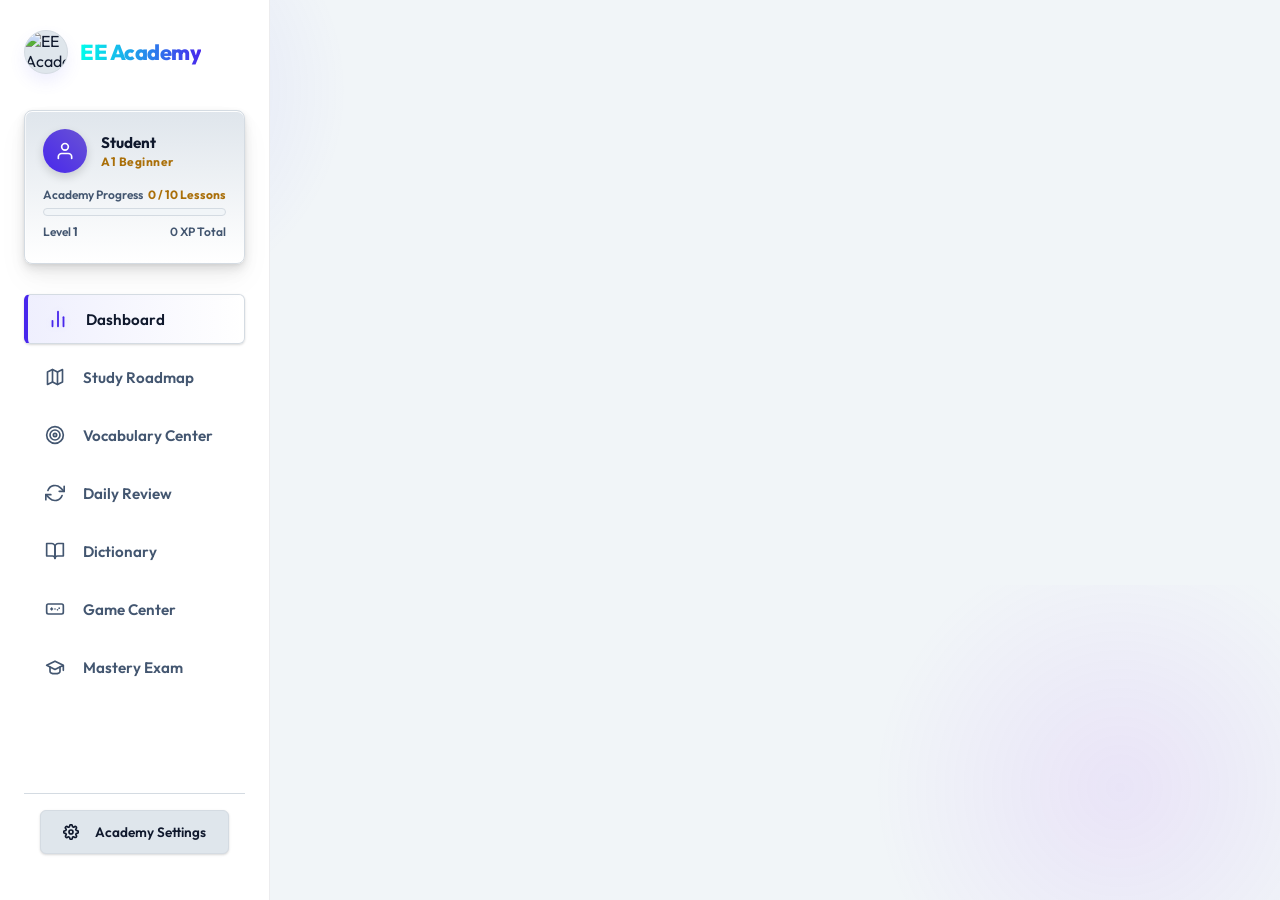
==== commit e0bd85a0: "feat: add option to disable speaking questions and replace them with spelling tests, and improve mic" ====
--- a/index.html
+++ b/index.html
@@ -198,12 +198,15 @@
           <input type="range" id="settings-speech-rate-slider" min="0.5" max="1.5" step="0.05" value="0.85" class="speech-rate-slider-input settings-slider-full" style="width: 100%;">
         </div>
 
-        <!-- Section 3: Toggles (SFX & Theme) -->
-        <div class="settings-option-card-row" style="display: flex; gap: 12px;">
-          <button id="settings-sfx-toggle" class="theme-toggle-btn settings-btn-half" style="flex: 1; display: flex; align-items: center; justify-content: center; gap: 8px; padding: 10px; border-radius: 6px; background: var(--bg-tertiary); border: 1px solid var(--border-color); color: var(--text-main); cursor: pointer;">
+        <!-- Section 3: Toggles (SFX & Speaking & Theme) -->
+        <div class="settings-option-card-row" style="display: flex; gap: 12px; flex-wrap: wrap;">
+          <button id="settings-sfx-toggle" class="theme-toggle-btn settings-btn-half" style="flex: 1; min-width: 120px; display: flex; align-items: center; justify-content: center; gap: 8px; padding: 10px; border-radius: 6px; background: var(--bg-tertiary); border: 1px solid var(--border-color); color: var(--text-main); cursor: pointer;">
             SFX: On
           </button>
-          <button id="settings-theme-toggle" class="theme-toggle-btn settings-btn-half" style="flex: 1; display: flex; align-items: center; justify-content: center; gap: 8px; padding: 10px; border-radius: 6px; background: var(--bg-tertiary); border: 1px solid var(--border-color); color: var(--text-main); cursor: pointer;">
+          <button id="settings-speaking-toggle" class="theme-toggle-btn settings-btn-half" style="flex: 1; min-width: 120px; display: flex; align-items: center; justify-content: center; gap: 8px; padding: 10px; border-radius: 6px; background: var(--bg-tertiary); border: 1px solid var(--border-color); color: var(--text-main); cursor: pointer;">
+            Speaking: On
+          </button>
+          <button id="settings-theme-toggle" class="theme-toggle-btn settings-btn-half" style="flex: 1; min-width: 120px; display: flex; align-items: center; justify-content: center; gap: 8px; padding: 10px; border-radius: 6px; background: var(--bg-tertiary); border: 1px solid var(--border-color); color: var(--text-main); cursor: pointer;">
             Light Mode
           </button>
         </div>
--- a/css/styles.css
+++ b/css/styles.css
@@ -6072,6 +6072,26 @@
   display: flex; align-items: center; justify-content: center;
   animation: gc-fade-in 0.3s ease;
 }
+.mm-preview-overlay {
+  position: absolute; inset: 0; background: rgba(0,0,0,0.75);
+  backdrop-filter: blur(6px); z-index: 10;
+  display: flex; align-items: center; justify-content: center;
+}
+.mm-preview-card {
+  background: var(--bg-secondary); border: 1px solid var(--border-color);
+  border-radius: 16px; padding: 24px; text-align: center;
+  box-shadow: var(--card-shadow-3d); animation: gc-slide-up 0.3s ease;
+}
+.mm-preview-card h3 {
+  font-size: 1.2rem; font-weight: 800; color: var(--text-main); margin-bottom: 8px;
+}
+.mm-preview-num {
+  font-family: 'Outfit', sans-serif; font-size: 3rem; font-weight: 900;
+  color: var(--primary); margin: 12px 0; animation: hm-letter-pop 0.5s infinite alternate;
+}
+.mm-preview-card p {
+  font-size: 0.85rem; color: var(--text-muted); margin: 0;
+}
 
 /* ═══ SPEED TRANSLATE ════════════════════════════════════════════════════════ */
 .sp-intro {
@@ -6346,6 +6366,371 @@
 }
 .sbn-word-tile.used { opacity: 0.25; cursor: not-allowed; box-shadow: none; }
 
+/* ═══ GAME SETUP PANEL ══════════════════════════════════════════════════════ */
+.gc-setup-container {
+  background: var(--bg-secondary);
+  border: 1px solid var(--border-color);
+  border-radius: 20px;
+  padding: 32px;
+  max-width: 800px;
+  margin: 0 auto;
+  animation: gc-slide-up 0.35s cubic-bezier(0.34, 1.56, 0.64, 1);
+  display: flex;
+  flex-direction: column;
+  gap: 24px;
+}
+.gc-setup-header {
+  display: flex;
+  align-items: center;
+  gap: 20px;
+  border-bottom: 1px solid var(--border-color);
+  padding-bottom: 20px;
+}
+.gc-setup-game-icon {
+  font-size: 3.5rem;
+  background: var(--bg-tertiary);
+  width: 80px;
+  height: 80px;
+  border-radius: 16px;
+  display: flex;
+  align-items: center;
+  justify-content: center;
+  border: 1px solid var(--border-color);
+  box-shadow: var(--card-shadow-3d);
+}
+.gc-setup-game-info h2 {
+  font-family: 'Outfit', sans-serif;
+  font-size: 1.6rem;
+  font-weight: 800;
+  color: var(--text-main);
+  margin-bottom: 4px;
+}
+.gc-setup-game-info p {
+  color: var(--text-muted);
+  font-size: 0.9rem;
+  margin: 0;
+  line-height: 1.5;
+}
+.gc-setup-tabs {
+  display: flex;
+  gap: 12px;
+  background: var(--bg-tertiary);
+  padding: 6px;
+  border-radius: 12px;
+  border: 1px solid var(--border-color);
+  overflow-x: scroll;
+}
+.gc-setup-tab {
+  flex: 1;
+  padding: 12px;
+  border-radius: 8px;
+  font-size: 0.95rem;
+  font-weight: 700;
+  font-family: 'Tajawal', sans-serif;
+  color: var(--text-muted);
+  text-align: center;
+  transition: all 0.2s;
+  cursor: pointer;
+}
+.gc-setup-tab.active {
+  background: var(--bg-secondary);
+  color: var(--primary);
+  border: 1px solid var(--border-color);
+  box-shadow: var(--card-shadow-3d);
+}
+.gc-setup-selection-box {
+  background: var(--bg-tertiary);
+  border: 1px solid var(--border-color);
+  border-radius: 16px;
+  padding: 20px;
+  display: flex;
+  flex-direction: column;
+  gap: 16px;
+}
+.gc-setup-selection-header {
+  display: flex;
+  justify-content: space-between;
+  align-items: center;
+  font-family: 'Tajawal', sans-serif;
+  font-weight: 700;
+  font-size: 0.95rem;
+  color: var(--text-main);
+}
+.gc-setup-bulk-actions {
+  display: flex;
+  gap: 8px;
+}
+.gc-bulk-btn {
+  background: var(--bg-secondary);
+  border: 1px solid var(--border-color);
+  color: var(--text-muted);
+  padding: 6px 12px;
+  border-radius: 6px;
+  font-size: 0.8rem;
+  font-weight: 600;
+  font-family: 'Tajawal', sans-serif;
+  transition: all 0.15s;
+}
+.gc-bulk-btn:hover {
+  background: var(--primary-glow);
+  border-color: var(--primary);
+  color: #a5b4fc;
+}
+.gc-setup-grid-chips {
+  display: grid;
+  grid-template-columns: repeat(auto-fill, minmax(180px, 1fr));
+  gap: 10px;
+}
+.gc-setup-chip {
+  background: var(--bg-secondary);
+  border: 1px solid var(--border-color);
+  padding: 12px 14px;
+  border-radius: 10px;
+  cursor: pointer;
+  display: flex;
+  align-items: center;
+  gap: 10px;
+  font-family: 'Tajawal', sans-serif;
+  font-size: 0.85rem;
+  font-weight: 600;
+  transition: all 0.2s;
+  box-shadow: 0 1px 2px rgba(0,0,0,0.05);
+}
+.gc-setup-chip:hover {
+  border-color: var(--primary);
+  transform: translateY(-2px);
+}
+.gc-chip-check {
+  width: 18px;
+  height: 18px;
+  border-radius: 50%;
+  border: 1.5px solid var(--text-muted);
+  display: flex;
+  align-items: center;
+  justify-content: center;
+  font-size: 0.65rem;
+  color: transparent;
+  transition: all 0.15s;
+}
+.gc-setup-chip.selected {
+  background: var(--primary-glow);
+  border-color: var(--primary);
+  color: #a5b4fc;
+}
+.gc-setup-chip.selected .gc-chip-check {
+  border-color: var(--primary);
+  background: var(--primary);
+  color: #fff;
+}
+.gc-setup-lessons-accordion {
+  max-height: 280px;
+  overflow-y: auto;
+  padding-right: 6px;
+  display: flex;
+  flex-direction: column;
+  gap: 18px;
+}
+.gc-setup-unit-group-title {
+  font-size: 0.9rem;
+  font-weight: 700;
+  color: var(--text-muted);
+  margin-bottom: 10px;
+  padding-bottom: 4px;
+  border-bottom: 1px dashed var(--border-color);
+}
+.gc-setup-info-banner {
+  background: rgba(99, 102, 241, 0.05);
+  border: 1px dashed var(--border-color);
+  border-radius: 12px;
+  padding: 16px 20px;
+  text-align: center;
+}
+.gc-setup-info-banner p {
+  margin: 0;
+  font-family: 'Tajawal', sans-serif;
+  font-size: 0.95rem;
+  color: var(--text-muted);
+  line-height: 1.6;
+}
+.gc-setup-difficulty-section {
+  display: flex;
+  flex-direction: column;
+  gap: 12px;
+}
+.gc-setup-section-lbl {
+  font-family: 'Tajawal', sans-serif;
+  font-weight: 700;
+  font-size: 0.95rem;
+  color: var(--text-main);
+}
+.gc-setup-diff-cards {
+  display: grid;
+  grid-template-columns: repeat(auto-fit, minmax(220px, 1fr));
+  gap: 12px;
+}
+.gc-setup-diff-card {
+  background: var(--bg-tertiary);
+  border: 1px solid var(--border-color);
+  border-left: 4px solid var(--card-border-color);
+  border-radius: 12px;
+  padding: 16px;
+  cursor: pointer;
+  display: flex;
+  align-items: flex-start;
+  gap: 12px;
+  transition: all 0.2s;
+  box-shadow: var(--card-shadow-3d);
+}
+.gc-setup-diff-card:hover {
+  transform: translateY(-3px);
+  box-shadow: var(--card-shadow-3d-hover);
+}
+.gc-setup-diff-card.active {
+  background: var(--bg-secondary);
+  border-color: var(--primary);
+  border-left-color: var(--card-border-color);
+}
+.gc-diff-dot {
+  width: 14px;
+  height: 14px;
+  border-radius: 50%;
+  border: 1.5px solid var(--text-muted);
+  margin-top: 3px;
+  display: flex;
+  align-items: center;
+  justify-content: center;
+  transition: all 0.15s;
+}
+.gc-setup-diff-card.active .gc-diff-dot {
+  border-color: var(--primary);
+  background: var(--primary);
+}
+.gc-diff-details {
+  display: flex;
+  flex-direction: column;
+  gap: 4px;
+}
+.gc-diff-name {
+  font-family: 'Tajawal', sans-serif;
+  font-weight: 700;
+  font-size: 0.92rem;
+}
+.gc-diff-desc {
+  font-family: 'Tajawal', sans-serif;
+  font-size: 0.78rem;
+  color: var(--text-muted);
+  line-height: 1.4;
+}
+.gc-setup-sound-row {
+  display: flex;
+  justify-content: space-between;
+  align-items: center;
+  background: var(--bg-tertiary);
+  border: 1px solid var(--border-color);
+  border-radius: 12px;
+  padding: 14px 20px;
+  font-family: 'Tajawal', sans-serif;
+  font-weight: 700;
+  font-size: 0.92rem;
+}
+/* Toggle Switch Styles */
+.gc-switch {
+  position: relative;
+  display: inline-block;
+  width: 44px;
+  height: 24px;
+}
+.gc-switch input {
+  opacity: 0;
+  width: 0;
+  height: 0;
+}
+.gc-slider {
+  position: absolute;
+  cursor: pointer;
+  top: 0; left: 0; right: 0; bottom: 0;
+  background-color: var(--bg-secondary);
+  border: 1px solid var(--border-color);
+  transition: .3s;
+  border-radius: 24px;
+}
+.gc-slider:before {
+  position: absolute;
+  content: "";
+  height: 16px; width: 16px;
+  left: 3px; bottom: 3px;
+  background-color: var(--text-muted);
+  transition: .3s;
+  border-radius: 50%;
+}
+.gc-switch input:checked + .gc-slider {
+  background-color: var(--primary-glow);
+  border-color: var(--primary);
+}
+.gc-switch input:checked + .gc-slider:before {
+  transform: translateX(20px);
+  background-color: var(--primary);
+}
+.gc-setup-valid-badge, .gc-setup-invalid-badge {
+  padding: 12px 18px;
+  border-radius: 10px;
+  font-family: 'Tajawal', sans-serif;
+  font-size: 0.88rem;
+  font-weight: 600;
+  line-height: 1.5;
+  text-align: right;
+  direction: rtl;
+}
+.gc-setup-valid-badge {
+  background: var(--success-glow);
+  border: 1px solid var(--success);
+  color: var(--success);
+}
+.gc-setup-invalid-badge {
+  background: var(--error-glow);
+  border: 1px solid var(--error);
+  color: var(--error);
+  animation: shake 0.5s ease;
+}
+.gc-setup-actions {
+  display: flex;
+  justify-content: flex-end;
+  border-top: 1px solid var(--border-color);
+  padding-top: 20px;
+}
+.gc-start-btn {
+  background: linear-gradient(135deg, var(--primary), var(--primary-hover));
+  color: #fff;
+  border-radius: 12px;
+  padding: 14px 28px;
+  font-family: 'Tajawal', sans-serif;
+  font-weight: 700;
+  font-size: 1.05rem;
+  cursor: pointer;
+  transition: all 0.2s;
+  box-shadow: var(--btn-shadow-primary);
+}
+.gc-start-btn:hover:not(:disabled) {
+  transform: translateY(-2px);
+  box-shadow: var(--btn-shadow-primary-hover);
+  filter: brightness(1.1);
+}
+.gc-start-btn:active:not(:disabled) {
+  transform: translateY(1px);
+  box-shadow: var(--btn-shadow-primary-active);
+}
+.gc-start-btn:disabled {
+  background: var(--border-color);
+  color: var(--text-muted);
+  cursor: not-allowed;
+  box-shadow: none;
+}
+@keyframes shake {
+  0%, 100% { transform: translateX(0); }
+  25% { transform: translateX(-6px); }
+  75% { transform: translateX(6px); }
+}
+
 /* ═══ LIGHT THEME OVERRIDES ══════════════════════════════════════════════════ */
 [data-theme="light"] .gc-hero { background: linear-gradient(135deg, hsl(250,80%,96%), hsl(260,70%,93%)); }
 [data-theme="light"] .gc-card { background: #fff; }
@@ -6358,6 +6743,17 @@
 [data-theme="light"] .mm-card-ar .mm-card-back { background: linear-gradient(135deg, hsl(280,70%,90%), hsl(280,50%,86%)); }
 [data-theme="light"] .mm-card.matched .mm-card-back { background: linear-gradient(135deg, hsl(150,70%,88%), hsl(150,50%,84%)); }
 [data-theme="light"] .wsc-tile { background: linear-gradient(135deg, #f8fafc, #f1f5f9); box-shadow: 0 3px 0 #cbd5e1; }
+[data-theme="light"] .gc-setup-container { background: #fff; }
+[data-theme="light"] .gc-setup-game-icon { background: #f1f5f9; }
+[data-theme="light"] .gc-setup-tabs { background: #e2e8f0; }
+[data-theme="light"] .gc-setup-tab.active { background: #fff; }
+[data-theme="light"] .gc-setup-selection-box { background: #f8fafc; }
+[data-theme="light"] .gc-setup-chip { background: #fff; }
+[data-theme="light"] .gc-setup-chip.selected { background: var(--primary-glow); }
+[data-theme="light"] .gc-setup-diff-card { background: #f8fafc; }
+[data-theme="light"] .gc-setup-diff-card.active { background: #fff; }
+[data-theme="light"] .gc-setup-sound-row { background: #f8fafc; }
+
 
 /* ═══ RESPONSIVE ══════════════════════════════════════════════════════════════ */
 @media (max-width: 768px) {
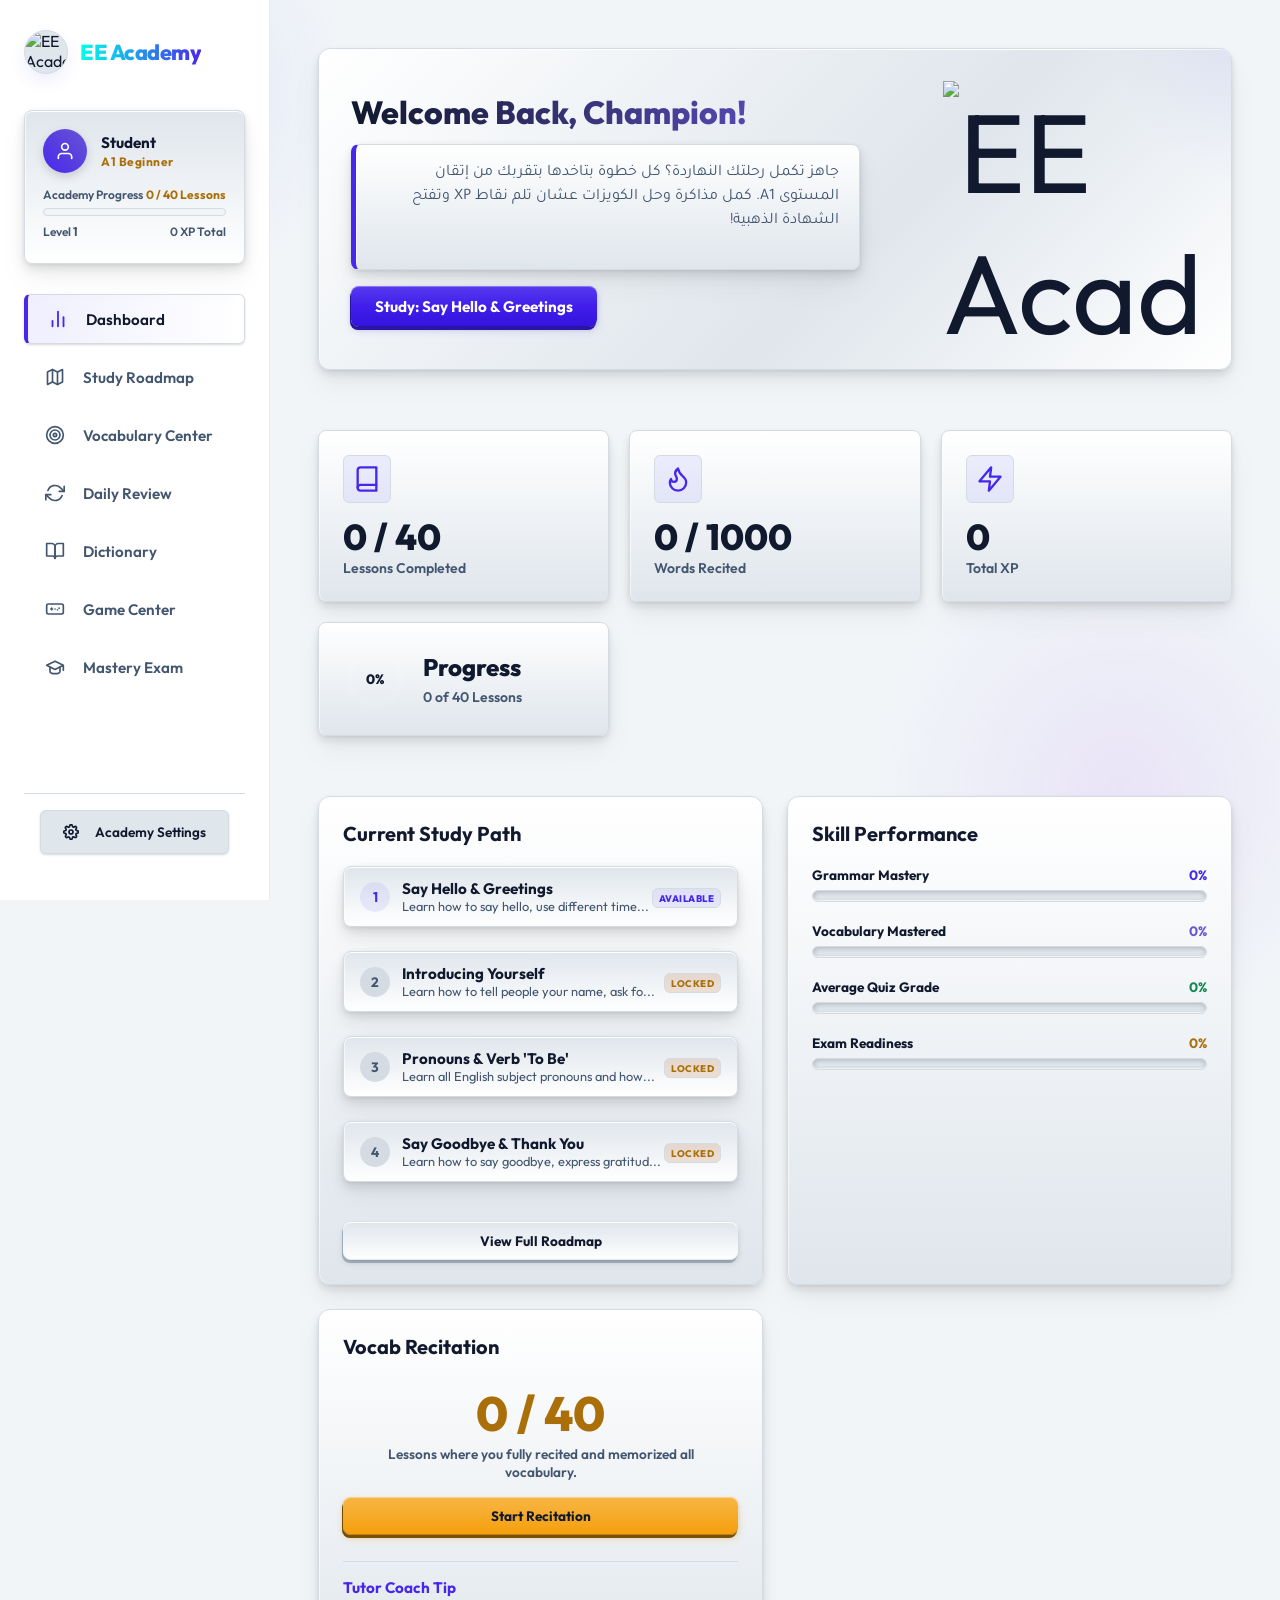
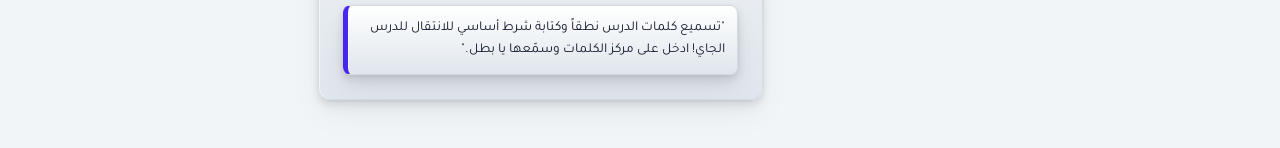
==== commit 2fc24110: "fix: switch to bundle.js for file:// CORS compatibility + rebuild EEA.html" ====
--- a/index.html
+++ b/index.html
@@ -243,6 +243,6 @@
   </div>
 
   <!-- Core JavaScript Injection -->
-  <script type="module" src="js/app.js"></script>
+  <script src="js/bundle.js"></script>
 </body>
 </html>
